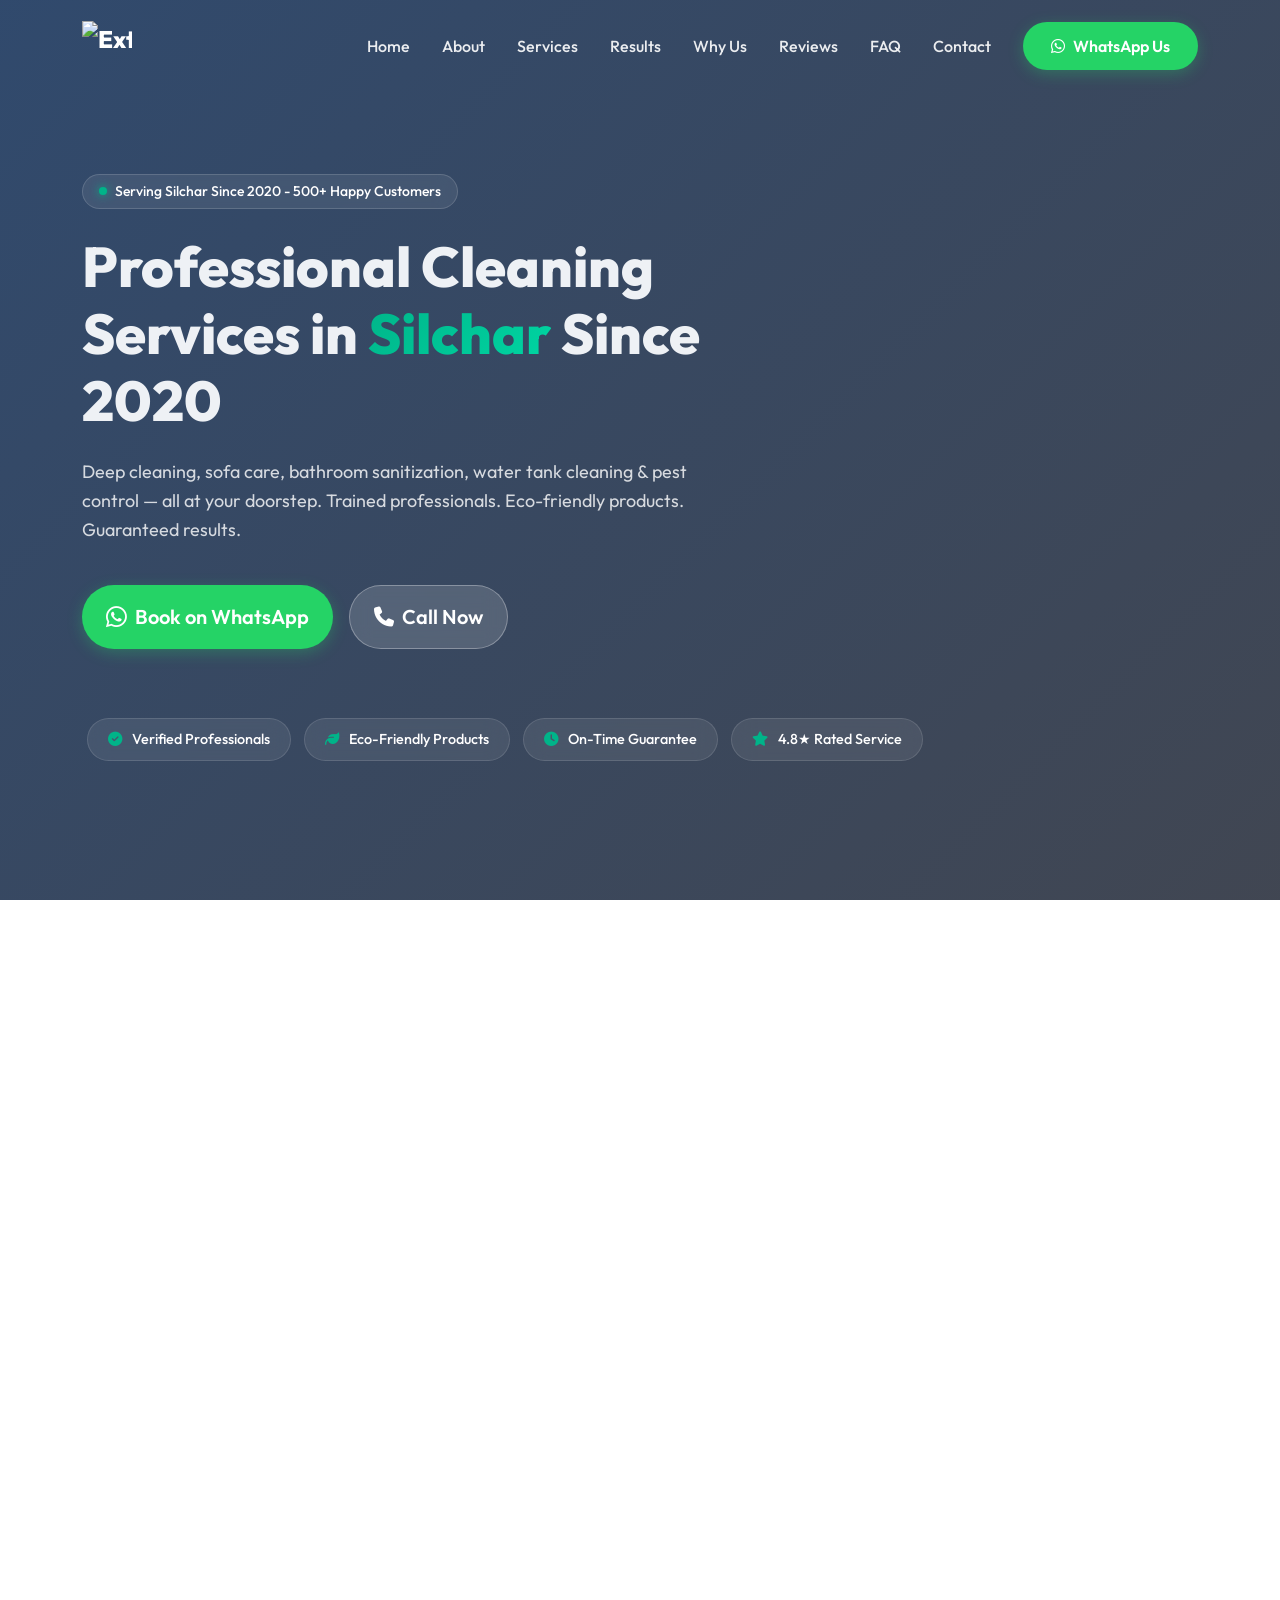
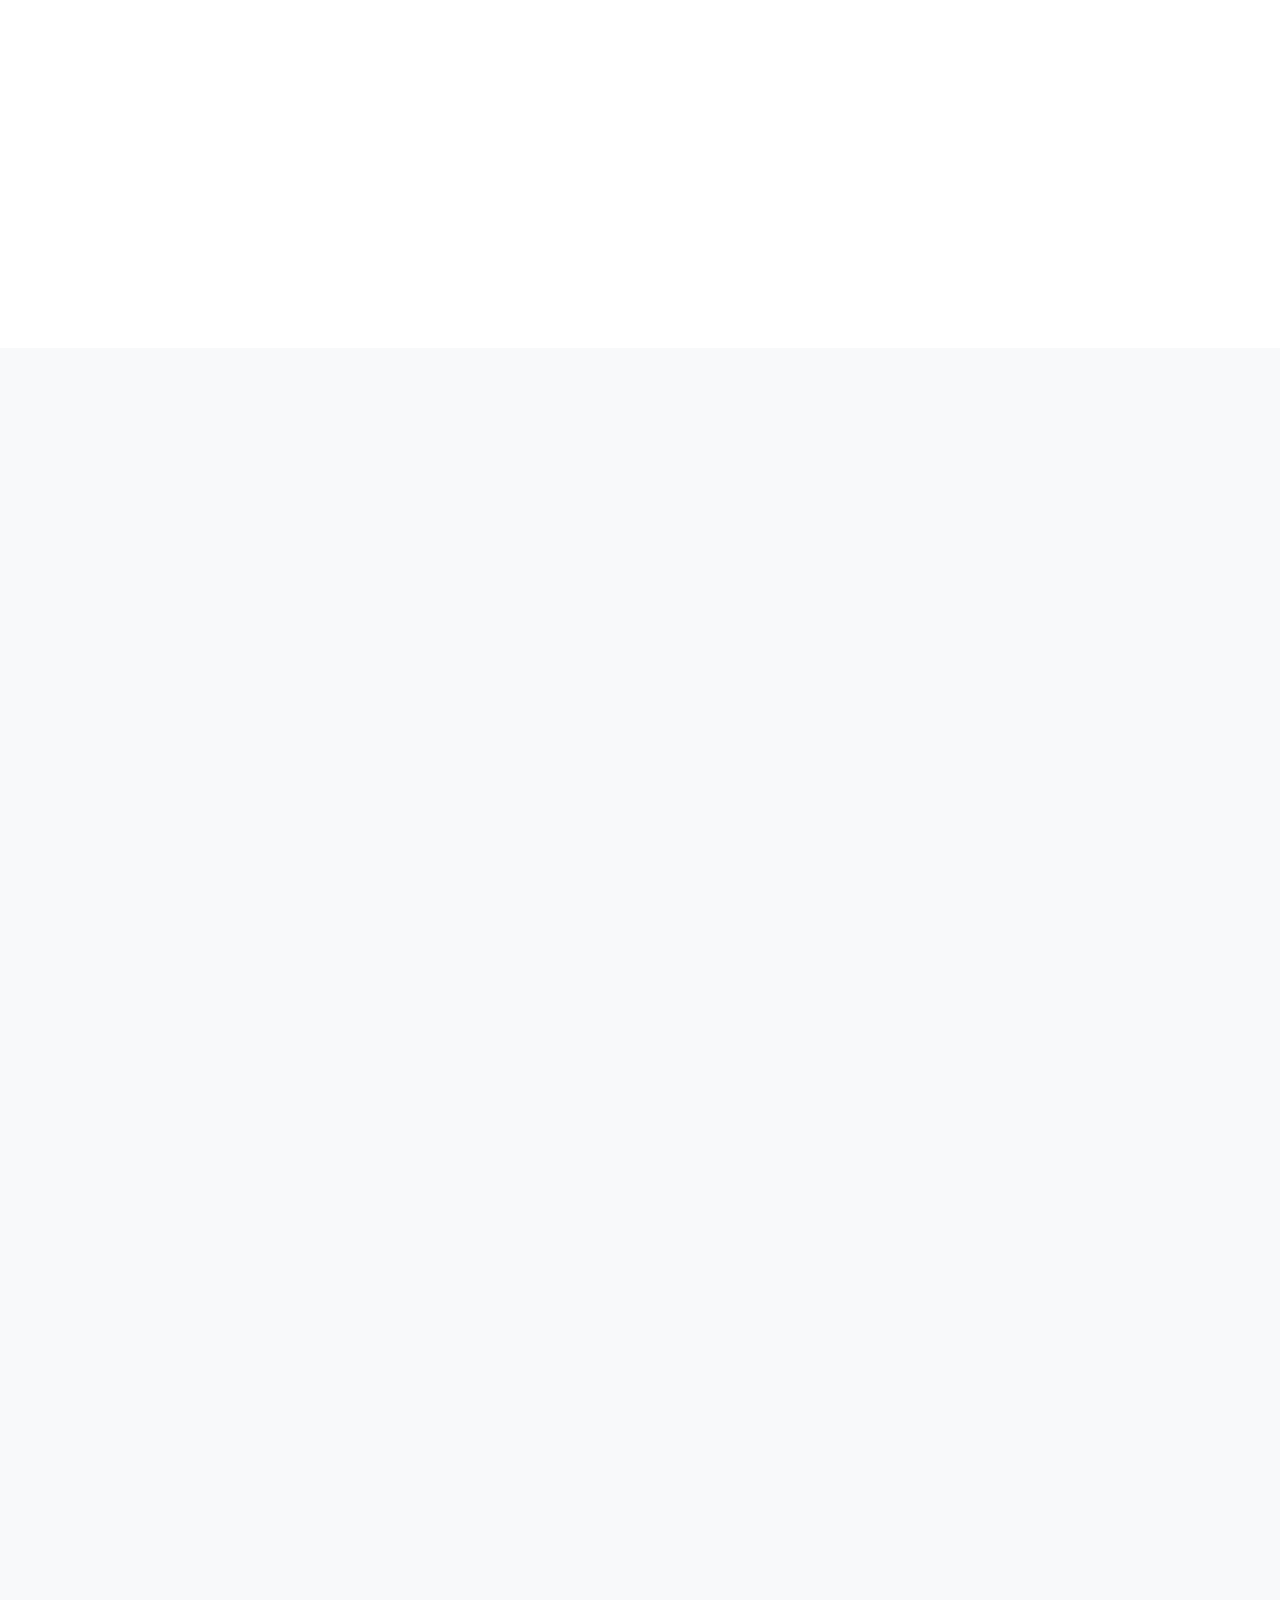
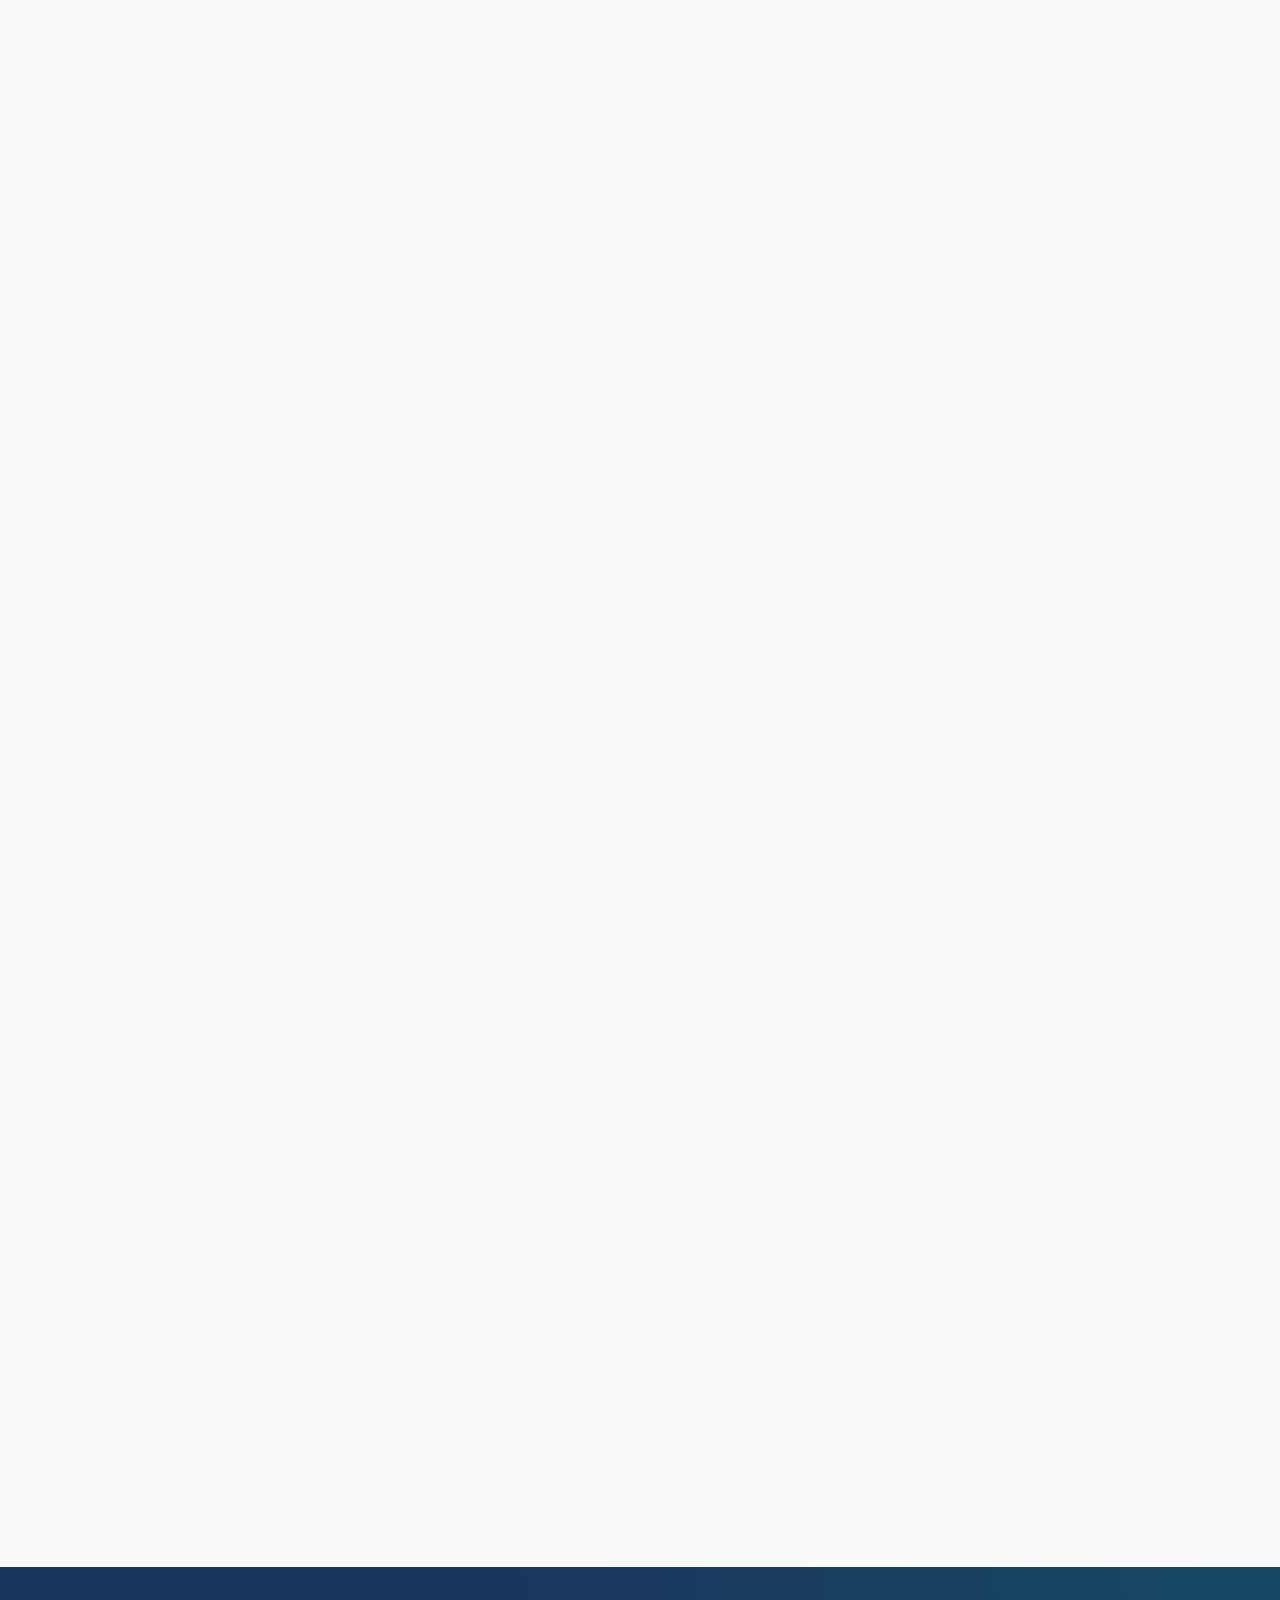
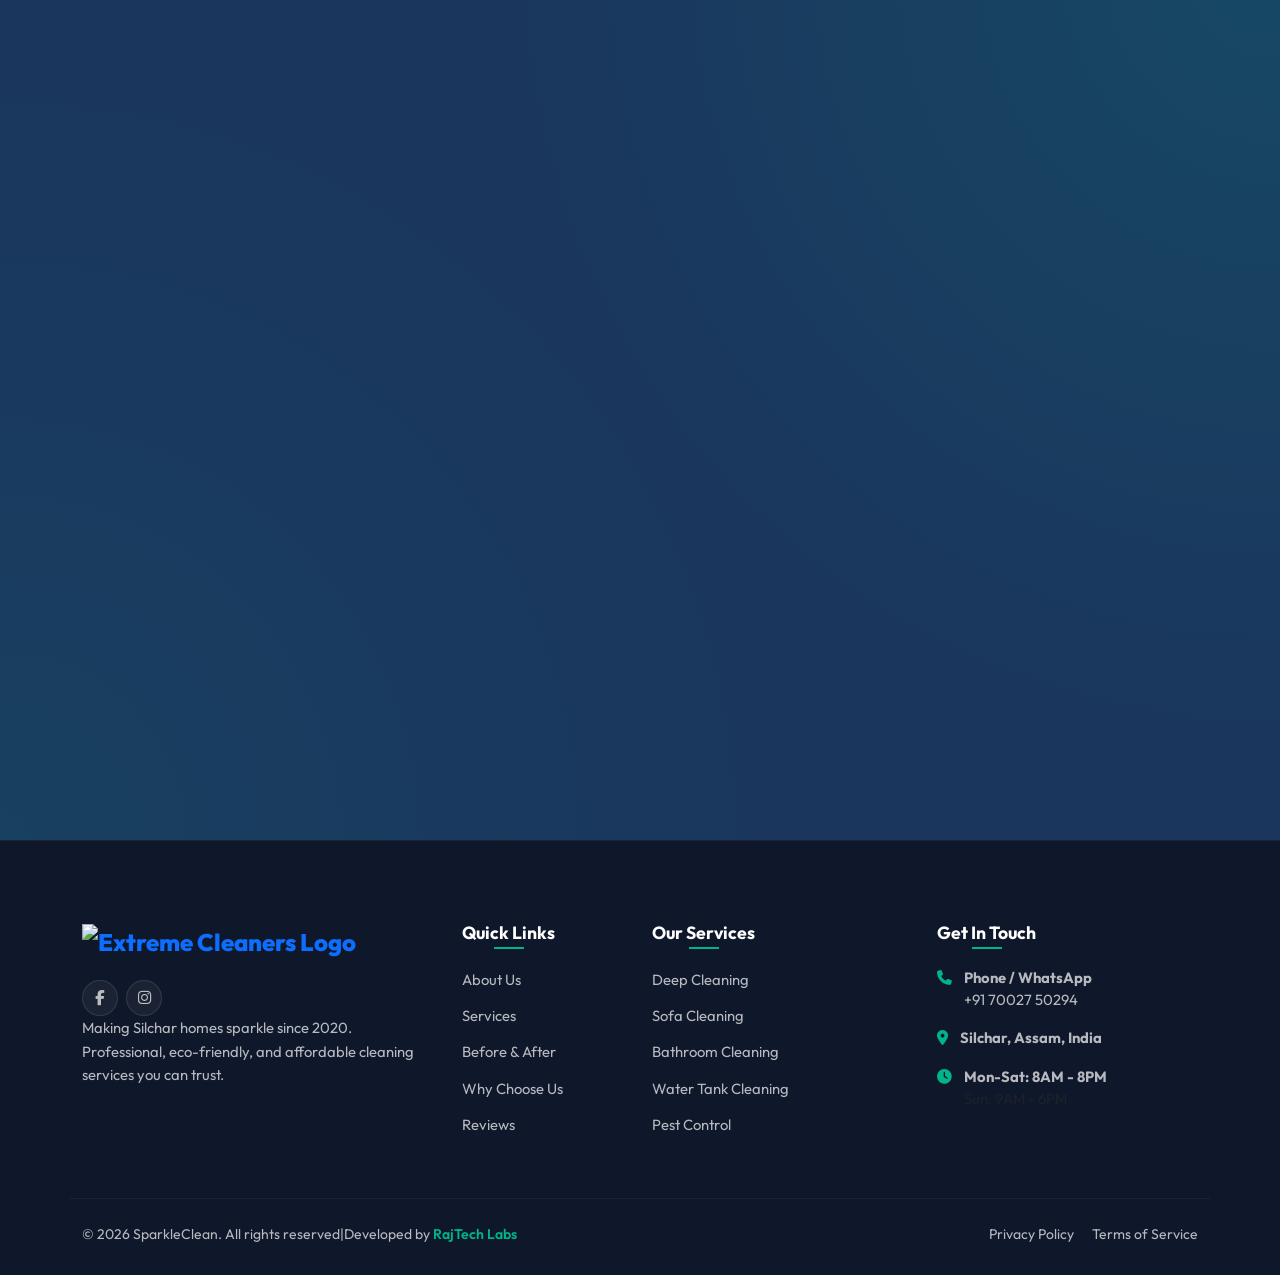
==== index.html @ b62de78d "update number" ====
<!DOCTYPE html>
<html lang="en">

<head>
  <meta charset="UTF-8">
  <meta name="viewport" content="width=device-width, initial-scale=1.0">
  <title>SparkleClean - Professional Cleaning Services in Silchar</title>
  <meta name="description"
    content="Get premium, professional, and eco-friendly home & office cleaning services in Silchar starting at just ₹499. Book on WhatsApp today!">
  <meta name="keywords" content="cleaning services Silchar, professional cleaning Assam, deep cleaning, bathroom cleaning, sofa cleaning, water tank cleaning, pest control">
  <meta name="author" content="Extreme Cleaners">
  <meta property="og:title" content="Extreme Cleaners - Professional Cleaning Services in Silchar">
  <meta property="og:description" content="Premium cleaning services in Silchar - deep cleaning, sofa care, bathroom sanitization, water tank cleaning & pest control. 4.8★ rated. 500+ satisfied customers.">
  <meta property="og:image" content="images/kitchenafter.png">
  <meta property="og:type" content="business.business">
  <meta name="robots" content="index, follow, max-image-preview:large, max-snippet:-1, max-video-preview:-1">
  <link rel="canonical" href="https://yourwebsite.com/">

  <!-- Schema Markup - LocalBusiness -->
  <script type="application/ld+json">
  {
    "@context": "https://schema.org",
    "@type": "LocalBusiness",
    "@id": "https://yourwebsite.com/",
    "name": "Extreme Cleaners",
    "image": "images/logo.jpg",
    "description": "Professional cleaning services in Silchar providing deep cleaning, sofa care, bathroom sanitization, water tank cleaning and pest control services.",
    "url": "https://yourwebsite.com/",
    "telephone": "+917002750294",
    "email": "contact@extremecleaners.com",
    "address": {
      "@type": "PostalAddress",
      "streetAddress": "Silchar",
      "addressLocality": "Silchar",
      "addressRegion": "Assam",
      "addressCountry": "IN",
      "postalCode": "788001"
    },
    "geo": {
      "@type": "GeoCoordinates",
      "latitude": "24.8345",
      "longitude": "92.7879"
    },
    "openingHoursSpecification": [
      {
        "@type": "OpeningHoursSpecification",
        "dayOfWeek": ["Monday", "Tuesday", "Wednesday", "Thursday", "Friday", "Saturday"],
        "opens": "08:00",
        "closes": "20:00"
      },
      {
        "@type": "OpeningHoursSpecification",
        "dayOfWeek": "Sunday",
        "opens": "09:00",
        "closes": "18:00"
      }
    ],
    "priceRange": "₹499 - ₹5000",
    "aggregateRating": {
      "@type": "AggregateRating",
      "ratingValue": "4.8",
      "ratingCount": "500",
      "bestRating": "5",
      "worstRating": "1"
    },
    "sameAs": [
      "https://www.facebook.com/extremecleaners",
      "https://www.instagram.com/extremecleaners"
    ]
  }
  </script>

  <!-- Schema Markup - Service -->
  <script type="application/ld+json">
  {
    "@context": "https://schema.org",
    "@type": "Service",
    "name": "Professional Cleaning Services",
    "provider": {
      "@type": "LocalBusiness",
      "name": "Extreme Cleaners"
    },
    "areaServed": "Silchar, Assam, India",
    "hasOfferCatalog": {
      "@type": "OfferCatalog",
      "name": "Cleaning Services",
      "itemListElement": [
        {
          "@type": "Service",
          "name": "Deep Cleaning",
          "description": "Complete top-to-bottom cleaning of homes and offices",
          "offers": {
            "@type": "Offer",
            "price": "1499",
            "priceCurrency": "INR"
          }
        },
        {
          "@type": "Service",
          "name": "Sofa Cleaning",
          "description": "Professional sofa and upholstery cleaning",
          "offers": {
            "@type": "Offer",
            "price": "799",
            "priceCurrency": "INR"
          }
        },
        {
          "@type": "Service",
          "name": "Bathroom Cleaning",
          "description": "Deep sanitization of bathrooms",
          "offers": {
            "@type": "Offer",
            "price": "499",
            "priceCurrency": "INR"
          }
        }
      ]
    }
  }
  </script>

  <!-- Bootstrap 5 CSS -->
  <link href="https://cdn.jsdelivr.net/npm/bootstrap@5.3.2/dist/css/bootstrap.min.css" rel="stylesheet">

  <!-- FontAwesome 6 Icons -->
  <link href="https://cdnjs.cloudflare.com/ajax/libs/font-awesome/6.4.2/css/all.min.css" rel="stylesheet">

  <!-- Swiper CSS -->
  <link rel="stylesheet" href="https://cdn.jsdelivr.net/npm/swiper@11/swiper-bundle.min.css" />

  <!-- Custom CSS -->
  <link href="css/style.css" rel="stylesheet">
</head>

<body>


  <!-- Header / Navbar -->
  <nav class="navbar navbar-expand-lg navbar-custom">
    <div class="container">
      <a class="navbar-brand" href="#home">
        <img id="site-logo" src="images/logo2.png" alt="Extreme Cleaners Logo" class="logo-img">
      </a>
      <button class="navbar-toggler" type="button" data-bs-toggle="collapse" data-bs-target="#navbarNav"
        aria-controls="navbarNav" aria-expanded="false" aria-label="Toggle navigation">
        <span class="toggler-icon"></span>
        <span class="toggler-icon"></span>
        <span class="toggler-icon"></span>
      </button>
      <div class="collapse navbar-collapse" id="navbarNav">
        <ul class="navbar-nav ms-auto align-items-lg-center">
          <li class="nav-item">
            <a class="nav-link" href="#home">Home</a>
          </li>
          <li class="nav-item">
            <a class="nav-link" href="#about">About</a>
          </li>
          <li class="nav-item">
            <a class="nav-link" href="#services">Services</a>
          </li>
          <li class="nav-item">
            <a class="nav-link" href="#results">Results</a>
          </li>
          <li class="nav-item">
            <a class="nav-link" href="#why-us">Why Us</a>
          </li>
          <li class="nav-item">
            <a class="nav-link" href="#reviews">Reviews</a>
          </li>
          <li class="nav-item">
            <a class="nav-link" href="faq.html">FAQ</a>
          </li>
          <li class="nav-item">
            <a class="nav-link" href="#contact">Contact</a>
          </li>
          <li class="nav-item ms-lg-3 mt-3 mt-lg-0">
            <a href="https://wa.me/917002750294?text=Hi%20SparkleClean!%20I%20want%20to%20book%20a%20cleaning%20service."
              target="_blank" class="btn-whatsapp" aria-label="WhatsApp">
              <i class="fa-brands fa-whatsapp"></i>
              <span class="btn-whatsapp-text">WhatsApp Us</span>
            </a>
          </li>
        </ul>
      </div>
    </div>
  </nav>

  <!-- Hero Section -->
  <header id="home" class="hero-section"
    style="background-image: url('images/kitchenafter.png');">
    <div class="hero-overlay"></div>
    <div class="container hero-content">
      <div class="row align-items-center">
        <div class="col-lg-8 text-start">
          <div class="hero-badge">
            <span class="status-dot"></span> Serving Silchar Since 2020 - 500+ Happy Customers
          </div>
          <h1 class="hero-title">
            Professional Cleaning Services in <span class="text-gradient-green">Silchar</span> Since 2020
          </h1>
          <p class="hero-desc">
            Deep cleaning, sofa care, bathroom sanitization, water tank cleaning & pest control — all at your doorstep.
            Trained professionals. Eco-friendly products. Guaranteed results.
          </p>
          <div class="d-flex flex-wrap gap-3">
            <a href="https://wa.me/917002750294?text=Hi%20SparkleClean!%20I%20want%20to%20book%20a%20cleaning%20service."
              target="_blank" class="btn-whatsapp py-3 px-4 fs-5">
              <i class="fa-brands fa-whatsapp fs-4"></i> Book on WhatsApp
            </a>
            <a href="tel:+917002750294" class="btn-call py-3 px-4 fs-5">
              <i class="fa-solid fa-phone"></i> Call Now
            </a>
          </div>
        </div>
      </div>

      <!-- Trust badges ribbon -->
      <div class="row hero-ribbon text-start">
        <div class="col-12">
          <div class="ribbon-item">
            <i class="fa-solid fa-circle-check"></i> Verified Professionals
          </div>
          <div class="ribbon-item">
            <i class="fa-solid fa-leaf"></i> Eco-Friendly Products
          </div>
          <div class="ribbon-item">
            <i class="fa-solid fa-clock"></i> On-Time Guarantee
          </div>
          <div class="ribbon-item">
            <i class="fa-solid fa-star"></i> 4.8★ Rated Service
          </div>
        </div>
      </div>
    </div>
  </header>

  <!-- About Us Section -->
  <section id="about" class="section-padding bg-white">
    <div class="container">
      <div class="row align-items-center g-5">
        <!-- Left Column: About Image Collage -->
        <div class="col-lg-6 animate-on-scroll">
          <div class="about-img-wrapper">
            <img src="images/about_team.png" alt="Extreme Cleaners Professional Cleaning Team"
              class="img-fluid rounded-4 shadow-lg">
            <div class="experience-badge animate-float">
              <span class="exp-years">6+</span>
              <span class="exp-text">Years of<br>Excellence</span>
            </div>
          </div>
        </div>

        <!-- Right Column: Narrative & Values -->
        <div class="col-lg-6 animate-on-scroll">
          <span class="section-title-tag">About Extreme Cleaners</span>
          <h2 class="section-title">The First Professional Cleaning Startup in Barak Valley</h2>

          <div class="about-content-wrapper">
            <p class="about-lead">
              Extreme Cleaners was founded in May 2020 during one of the most challenging periods in modern history—the
              COVID-19 pandemic. What began as a vision to provide professional, reliable, and hygienic cleaning
              services has grown into a trusted cleaning company serving homes, businesses, and commercial
              establishments across the Barak Valley.
            </p>

            <div class="about-expandable-text" id="about-expandable">
              <p class="about-text text-secondary">
                As the first professional cleaning startup in the Barak Valley region, we take pride in setting new
                standards for cleanliness, hygiene, and customer satisfaction. Our mission is to deliver high-quality
                cleaning solutions using modern equipment, trained professionals, and industry-approved cleaning
                practices.
              </p>
              <p class="about-text text-secondary">
                We specialize in residential cleaning, commercial cleaning, deep cleaning, post-construction cleaning,
                office cleaning, floor care, and sanitization services. Every project we undertake is handled with
                attention to detail, professionalism, and a commitment to excellence.
              </p>
              <p class="about-text text-secondary">
                At Extreme Cleaners, we believe that a clean environment is essential for health, productivity, and
                peace of mind. Whether it is a home, office, retail store, hospital, hotel, or industrial facility, our
                team works tirelessly to ensure the highest standards of cleanliness.
              </p>
              <p class="about-text text-secondary mb-0">
                Today, we continue to expand our services while staying true to the values that inspired our
                journey—quality, reliability, innovation, and customer satisfaction.
              </p>
            </div>

            <button class="about-read-more-btn" id="about-read-more-btn" onclick="toggleAboutText()">
              Read More <i class="fa-solid fa-chevron-down"></i>
            </button>
          </div>

          <!-- Core Values List -->
          <div class="row g-4 mb-4 mt-2">
            <div class="col-sm-6 about-feature-col">
              <div class="about-feature-card">
                <div class="about-feature-icon">
                  <i class="fa-solid fa-award"></i>
                </div>
                <h4 class="about-feature-title">First in Barak Valley</h4>
                <p class="about-feature-desc text-muted">Pioneering professional cleaning services in the region since
                  2020.</p>
              </div>
            </div>
            <div class="col-sm-6 about-feature-col">
              <div class="about-feature-card">
                <div class="about-feature-icon">
                  <i class="fa-solid fa-leaf"></i>
                </div>
                <h4 class="about-feature-title">Eco-Friendly</h4>
                <p class="about-feature-desc text-muted">Industry-approved, safe cleaning practices &amp; modern
                  equipment.</p>
              </div>
            </div>
          </div>

          <div class="d-flex align-items-center gap-3 hero-cta-group">
            <a href="https://wa.me/917002750294?text=Hi%20Extreme%20Cleaners!%20I%20want%20to%20know%20more%20about%20your%20services."
              target="_blank" class="btn-whatsapp py-3 px-4 fs-6">
              <i class="fa-brands fa-whatsapp fs-5"></i> Chat With Us
            </a>
            <a href="#services" class="btn-learn-more text-decoration-none">
              Explore Services <i class="fa-solid fa-arrow-right"></i>
            </a>
          </div>
        </div>
      </div>
    </div>
  </section>

  <!-- Services Section -->
  <section id="services" class="section-padding">
    <div class="container">
      <div class="text-center animate-on-scroll">
        <span class="section-title-tag">Our Services</span>
        <h2 class="section-title">What We Clean Best</h2>
        <p class="section-desc">
          From homes to offices, we offer a full range of professional cleaning services across Silchar with guaranteed
          satisfaction.
        </p>
      </div>

      <div class="row g-4 justify-content-center">
        <!-- Service 1 -->
        <div class="col-lg-4 col-md-6 animate-on-scroll">
          <div class="service-card">
            <div class="service-img-wrapper">
              <img src="https://images.unsplash.com/photo-1584622650111-993a426fbf0a?auto=format&fit=crop&w=800&q=80"
                alt="Deep Cleaning" class="service-img">
              <div class="service-icon-badge">
                <i class="fa-solid fa-sparkles"></i>
              </div>
            </div>
            <div class="service-body">
              <h3 class="service-title">Deep Cleaning</h3>
              <p class="service-desc-text">
                Complete top-to-bottom cleaning of your home or office. Floors, walls, ceilings, furniture — every
                corner gets spotless attention.
              </p>
              <div class="service-pricing">Starting ₹1,499</div>
              <a href="https://wa.me/917002750294?text=Hi%20SparkleClean!%20I%20want%20to%20book%20Deep%20Cleaning."
                target="_blank" class="btn-whatsapp">
                <i class="fa-brands fa-whatsapp"></i> Book on WhatsApp
              </a>
            </div>
          </div>
        </div>

        <!-- Service 2 -->
        <div class="col-lg-4 col-md-6 animate-on-scroll">
          <div class="service-card">
            <div class="service-img-wrapper">
              <img src="images/sofaclean.png" alt="Sofa Cleaning" class="service-img">
              <div class="service-icon-badge">
                <i class="fa-solid fa-couch"></i>
              </div>
            </div>
            <div class="service-body">
              <h3 class="service-title">Sofa Cleaning</h3>
              <p class="service-desc-text">
                Restore your sofa to like-new condition. We remove stains, dust, allergens and odors using safe
                foam-based cleaning techniques.
              </p>
              <div class="service-pricing">Starting ₹799</div>
              <a href="https://wa.me/917002750294?text=Hi%20SparkleClean!%20I%20want%20to%20book%20Sofa%20Cleaning."
                target="_blank" class="btn-whatsapp">
                <i class="fa-brands fa-whatsapp"></i> Book on WhatsApp
              </a>
            </div>
          </div>
        </div>

        <!-- Service 3 -->
        <div class="col-lg-4 col-md-6 animate-on-scroll">
          <div class="service-card">
            <div class="service-img-wrapper">
              <img src="images/bathroom.png" alt="Bathroom Cleaning" class="service-img">
              <div class="service-icon-badge">
                <i class="fa-solid fa-shower"></i>
              </div>
            </div>
            <div class="service-body">
              <h3 class="service-title">Bathroom Cleaning</h3>
              <p class="service-desc-text">
                Deep sanitization of toilets, tiles, basins, and fixtures. We eliminate germs, mold, and limescale for a
                hygienic bathroom.
              </p>
              <div class="service-pricing">Starting ₹499</div>
              <a href="https://wa.me/917002750294?text=Hi%20SparkleClean!%20I%20want%20to%20book%20Bathroom%20Cleaning."
                target="_blank" class="btn-whatsapp">
                <i class="fa-brands fa-whatsapp"></i> Book on WhatsApp
              </a>
            </div>
          </div>
        </div>

        <!-- Service 4 -->
        <div class="col-lg-4 col-md-6 animate-on-scroll">
          <div class="service-card">
            <div class="service-img-wrapper">
              <img src="images/watertank.png" alt="Water Tank Cleaning" class="service-img">
              <div class="service-icon-badge">
                <i class="fa-solid fa-faucet-drip"></i>
              </div>
            </div>
            <div class="service-body">
              <h3 class="service-title">Water Tank Cleaning</h3>
              <p class="service-desc-text">
                Safe and thorough cleaning of overhead and underground water tanks. Removes sediment, algae, and
                bacteria for pure water.
              </p>
              <div class="service-pricing">Starting ₹999</div>
              <a href="https://wa.me/917002750294?text=Hi%20SparkleClean!%20I%20want%20to%20book%20Water%20Tank%20Cleaning."
                target="_blank" class="btn-whatsapp">
                <i class="fa-brands fa-whatsapp"></i> Book on WhatsApp
              </a>
            </div>
          </div>
        </div>

        <!-- Service 5 -->
        <div class="col-lg-4 col-md-6 animate-on-scroll">
          <div class="service-card">
            <div class="service-img-wrapper">
              <img src="images/pest.png" alt="Pest Control" class="service-img">
              <div class="service-icon-badge">
                <i class="fa-solid fa-bug-slash"></i>
              </div>
            </div>
            <div class="service-body">
              <h3 class="service-title">Pest Control</h3>
              <p class="service-desc-text">
                Effective treatment for cockroaches, ants, termites, mosquitoes and more. Safe for children and pets.
                Long-lasting protection.
              </p>
              <div class="service-pricing">Starting ₹1,199</div>
              <a href="https://wa.me/917002750294?text=Hi%20SparkleClean!%20I%20want%20to%20book%20Pest%20Control."
                target="_blank" class="btn-whatsapp">
                <i class="fa-brands fa-whatsapp"></i> Book on WhatsApp
              </a>
            </div>
          </div>
        </div>

        <!-- Service 6: Carpet Cleaning -->
        <div class="col-lg-4 col-md-6 animate-on-scroll">
          <div class="service-card">
            <div class="service-img-wrapper">
              <img src="images/carpet.png" alt="Carpet Cleaning" class="service-img">
              <div class="service-icon-badge">
                <i class="fa-solid fa-rug"></i>
              </div>
            </div>
            <div class="service-body">
              <h3 class="service-title">Carpet Cleaning</h3>
              <p class="service-desc-text">
                Deep vacuuming and shampooing to remove dirt, stains, and allergens embedded deep in your carpets,
                reviving their color and soft feel.
              </p>
              <div class="service-pricing">Starting ₹599</div>
              <a href="https://wa.me/917002750294?text=Hi%20SparkleClean!%20I%20want%20to%20book%20Carpet%20Cleaning."
                target="_blank" class="btn-whatsapp">
                <i class="fa-brands fa-whatsapp"></i> Book on WhatsApp
              </a>
            </div>
          </div>
        </div>

        <!-- Service 7: Kitchen Cleaning -->
        <div class="col-lg-4 col-md-6 animate-on-scroll">
          <div class="service-card">
            <div class="service-img-wrapper">
              <img src="images/kitchen.png" alt="Kitchen Cleaning" class="service-img">
              <div class="service-icon-badge">
                <i class="fa-solid fa-kitchen-set"></i>
              </div>
            </div>
            <div class="service-body">
              <h3 class="service-title">Kitchen Cleaning</h3>
              <p class="service-desc-text">
                Thorough cleaning of countertops, chimneys, stoves, cabinets, and appliances. We remove stubborn grease
                stains and sanitize food prep areas.
              </p>
              <div class="service-pricing">Starting ₹1,299</div>
              <a href="https://wa.me/917002750294?text=Hi%20SparkleClean!%20I%20want%20to%20book%20Kitchen%20Cleaning."
                target="_blank" class="btn-whatsapp">
                <i class="fa-brands fa-whatsapp"></i> Book on WhatsApp
              </a>
            </div>
          </div>
        </div>

        <!-- Service 8: Window & Glass Cleaning -->
        <div class="col-lg-4 col-md-6 animate-on-scroll">
          <div class="service-card">
            <div class="service-img-wrapper">
              <img src="images/glassc.png" alt="Window & Glass Cleaning" class="service-img">
              <div class="service-icon-badge">
                <i class="fa-solid fa-border-all"></i>
              </div>
            </div>
            <div class="service-body">
              <h3 class="service-title">Window & Glass Cleaning</h3>
              <p class="service-desc-text">
                Streak-free cleaning of all windows, glass panels, mirrors, and frames. We restore clarity and let
                natural light flood your spaces.
              </p>
              <div class="service-pricing">Starting ₹399</div>
              <a href="https://wa.me/917002750294?text=Hi%20SparkleClean!%20I%20want%20to%20book%20Window%20and%20Glass%20Cleaning."
                target="_blank" class="btn-whatsapp">
                <i class="fa-brands fa-whatsapp"></i> Book on WhatsApp
              </a>
            </div>
          </div>
        </div>

        <!-- Service 9: Coming Soon -->
        <div class="col-lg-4 col-md-6 animate-on-scroll">
          <div class="service-card service-card-coming-soon">
            <div class="coming-soon-visual">
              <div class="coming-soon-icon-wrapper">
                <i class="fa-solid fa-rocket"></i>
              </div>
              <div class="coming-soon-dots">
                <span></span><span></span><span></span>
              </div>
            </div>
            <div class="service-body coming-soon-body">
              <h3 class="service-title">More Services Coming Soon</h3>
              <p class="service-desc-text">
                We're constantly expanding! New professional cleaning services are being added to serve you better. Stay
                tuned for exciting updates.
              </p>
              <div class="coming-soon-tag">Coming Soon</div>
              <a href="https://wa.me/917002750294?text=Hi%20Extreme%20Cleaners!%20I%20want%20to%20know%20about%20your%20upcoming%20services."
                target="_blank" class="btn-whatsapp">
                <i class="fa-brands fa-whatsapp"></i> Stay Updated
              </a>
            </div>
          </div>
        </div>
      </div>
    </div>
  </section>

  <!-- Real Transformations Section -->
  <section id="results" class="section-padding bg-light">
    <div class="container">
      <div class="text-center animate-on-scroll">
        <span class="section-title-tag">Real Transformations</span>
        <h2 class="section-title">See the Real Results</h2>
        <p class="section-desc">
          Drag the slider to see the transformation. Actual work by SparkleClean team in Silchar homes.
        </p>
      </div>

      <div class="row g-4">
        <!-- Slider 1: Sofa -->
        <div class="col-md-6 animate-on-scroll">
          <div class="slider-card">
            <div class="slider-container">
              <div class="slider-label label-before">After</div>
              <div class="slider-label label-after">Before</div>

              <div class="slider-img before-image-container">
                <img src="images/beforeSofa.png" alt="Sofa Before">
              </div>

              <div class="after-image-container" style="width: 50%;">
                <img src="images/afterSofa.png" alt="Sofa After">
              </div>

              <div class="slider-handle" style="left: 50%;">
                <div class="slider-button"></div>
              </div>
            </div>
            <div class="slider-info">
              <div class="slider-title-wrapper">
                <span class="slider-dot"></span>
                <h4 class="slider-card-title">Sofa Deep Cleaning</h4>
              </div>
              <p class="slider-card-desc">Fabric sofa restored to like-new condition.</p>
            </div>
          </div>
        </div>

        <!-- Slider 2: Bathroom -->
        <div class="col-md-6 animate-on-scroll">
          <div class="slider-card">
            <div class="slider-container">
              <div class="slider-label label-before">After</div>
              <div class="slider-label label-after">Before</div>

              <div class="slider-img before-image-container">
                <img src="images/bathroombefore.png" alt="Bathroom Before">
              </div>

              <div class="after-image-container" style="width: 50%;">
                <img src="images/bathroomafter.png" alt="Bathroom After">
              </div>

              <div class="slider-handle" style="left: 50%;">
                <div class="slider-button"></div>
              </div>
            </div>
            <div class="slider-info">
              <div class="slider-title-wrapper">
                <span class="slider-dot"></span>
                <h4 class="slider-card-title">Bathroom Sanitization</h4>
              </div>
              <p class="slider-card-desc">Tiles and fixtures completely" sanitized.</p>
            </div>
          </div>
        </div>

        <!-- Slider 3: Kitchen -->
        <div class="col-md-6 animate-on-scroll">
          <div class="slider-card">
            <div class="slider-container">
              <div class="slider-label label-before">After</div>
              <div class="slider-label label-after">Before</div>

              <div class="slider-img before-image-container">
                <img src="images/kitchenbefore.png" alt="Kitchen Before">
              </div>

              <div class="after-image-container" style="width: 50%;">
                <img src="images/kitchenafter.png" alt="Kitchen After">
              </div>

              <div class="slider-handle" style="left: 50%;">
                <div class="slider-button"></div>
              </div>
            </div>
            <div class="slider-info">
              <div class="slider-title-wrapper">
                <span class="slider-dot"></span>
                <h4 class="slider-card-title">Kitchen Deep Cleaning</h4>
              </div>
              <p class="slider-card-desc">Grease and grime completely removed.</p>
            </div>
          </div>
        </div>

        <!-- Slider 4: Full Home -->
        <div class="col-md-6 animate-on-scroll">
          <div class="slider-card">
            <div class="slider-container">
              <div class="slider-label label-before">After</div>
              <div class="slider-label label-after">Before</div>

              <div class="slider-img before-image-container">
                <img src="images/homebefore.png" alt="Full Home Before">
              </div>

              <div class="after-image-container" style="width: 50%;">
                <img src="images/homeafter.png" alt="Full Home After">
              </div>

              <div class="slider-handle" style="left: 50%;">
                <div class="slider-button"></div>
              </div>
            </div>
            <div class="slider-info">
              <div class="slider-title-wrapper">
                <span class="slider-dot"></span>
                <h4 class="slider-card-title">Full Home Deep Clean</h4>
              </div>
              <p class="slider-card-desc">Complete home transformation in one visit.</p>
            </div>
          </div>
        </div>
      </div>

      <!-- CTA below slider -->
      <div class="text-center mt-5 animate-on-scroll">
        <p class="fs-5 fw-600 mb-3 text-secondary">Want results like these? Book your cleaning today!</p>
        <a href="https://wa.me/917002750294?text=Hi%20SparkleClean!%20I%27d%20like%20to%20get%20transformative%20cleaning%20results%20for%20my%20home."
          target="_blank" class="btn-whatsapp py-3 px-4 fs-5">
          <i class="fa-brands fa-whatsapp fs-4"></i> See More Results on WhatsApp
        </a>
      </div>
    </div>
  </section>

  <!-- Why Choose Us / Stats Section -->
  <section id="why-us" class="why-us-section section-padding">
    <div class="container">
      <div class="text-center animate-on-scroll">
        <span class="section-title-tag">Why SparkleClean</span>
        <h2 class="section-title">Why Silchar Trusts Us</h2>
        <p class="section-desc">
          We don't just clean — we deliver peace of mind. Here's what makes SparkleClean the #1 choice in Silchar.
        </p>
      </div>

      <!-- Gradient Counter Grid -->
      <div class="row g-4 mb-5 text-center stats-row">
        <div class="col-lg-3 col-sm-6 animate-on-scroll">
          <div class="stat-card stat-card-1">
            <span class="stat-number" data-target="500+">0</span>
            <p class="stat-label">Happy Customers</p>
          </div>
        </div>
        <div class="col-lg-3 col-sm-6 animate-on-scroll">
          <div class="stat-card stat-card-2">
            <span class="stat-number" data-target="6+">0</span>
            <p class="stat-label">Years Experience</p>
          </div>
        </div>
        <div class="col-lg-3 col-sm-6 animate-on-scroll">
          <div class="stat-card stat-card-3">
            <span class="stat-number" data-target="8">0</span>
            <p class="stat-label">Services Offered</p>
          </div>
        </div>
        <div class="col-lg-3 col-sm-6 animate-on-scroll">
          <div class="stat-card stat-card-4">
            <span class="stat-number" data-target="4.8★">0</span>
            <p class="stat-label">Average Rating</p>
          </div>
        </div>
      </div>

      <!-- Trust Features Grid -->
      <div class="row g-4">
        <!-- Feature 1 -->
        <div class="col-lg-4 col-md-6 animate-on-scroll">
          <div class="why-item">
            <div class="why-icon-box">
              <i class="fa-solid fa-calendar-days"></i>
            </div>
            <div>
              <h4 class="why-item-title">Serving Since 2020</h4>
              <p class="why-item-desc">Over 6 years of trusted cleaning experience across Silchar homes and offices.</p>
            </div>
          </div>
        </div>

        <!-- Feature 2 -->
        <div class="col-lg-4 col-md-6 animate-on-scroll">
          <div class="why-item">
            <div class="why-icon-box">
              <i class="fa-solid fa-user-shield"></i>
            </div>
            <div>
              <h4 class="why-item-title">Trained Professionals</h4>
              <p class="why-item-desc">Our team is background-verified, uniformed, and trained in modern cleaning
                techniques.</p>
            </div>
          </div>
        </div>

        <!-- Feature 3 -->
        <div class="col-lg-4 col-md-6 animate-on-scroll">
          <div class="why-item">
            <div class="why-icon-box">
              <i class="fa-solid fa-leaf"></i>
            </div>
            <div>
              <h4 class="why-item-title">Eco-Friendly Products</h4>
              <p class="why-item-desc">We use safe, non-toxic, eco-friendly chemicals — safe for kids, pets, and the
                environment.</p>
            </div>
          </div>
        </div>

        <!-- Feature 4 -->
        <div class="col-lg-4 col-md-6 animate-on-scroll">
          <div class="why-item">
            <div class="why-icon-box">
              <i class="fa-solid fa-tags"></i>
            </div>
            <div>
              <h4 class="why-item-title">Affordable Pricing</h4>
              <p class="why-item-desc">Transparent pricing with no hidden charges. Best value cleaning services in
                Silchar.</p>
            </div>
          </div>
        </div>

        <!-- Feature 5 -->
        <div class="col-lg-4 col-md-6 animate-on-scroll">
          <div class="why-item">
            <div class="why-icon-box">
              <i class="fa-solid fa-clock-rotate-left"></i>
            </div>
            <div>
              <h4 class="why-item-title">On-Time Service</h4>
              <p class="why-item-desc">We respect your time. Our team arrives on schedule and completes work
                efficiently.</p>
            </div>
          </div>
        </div>

        <!-- Feature 6 -->
        <div class="col-lg-4 col-md-6 animate-on-scroll">
          <div class="why-item">
            <div class="why-icon-box">
              <i class="fa-solid fa-square-heart"></i>
            </div>
            <div>
              <h4 class="why-item-title">Satisfaction Guaranteed</h4>
              <p class="why-item-desc">Not happy with the results? We'll re-clean for free. Your satisfaction is our
                promise.</p>
            </div>
          </div>
        </div>
      </div>
    </div>
  </section>

  <!-- Testimonials / Reviews Section -->
  <section id="reviews" class="section-padding bg-light">
    <div class="container">
      <div class="text-center animate-on-scroll">
        <span class="section-title-tag">Customer Reviews</span>
        <h2 class="section-title">What Customers Say</h2>
        <p class="section-desc">
          Real reviews from real Silchar residents who trusted Extreme Cleaners.
        </p>
      </div>

      <!-- Swiper Carousel Wrapper -->
      <div class="reviews-carousel-wrapper animate-on-scroll">
        <!-- Navigation Buttons - Outside the Swiper -->
        <div class="swiper-button-prev reviews-nav-btn d-none d-md-flex"></div>

        <div class="swiper reviews-swiper">
          <div class="swiper-wrapper">
            <!-- Review 1: Siddhartha Ghosh -->
            <div class="swiper-slide">
              <div class="review-card">
                <div class="review-stars">
                  <i class="fa-solid fa-star"></i>
                  <i class="fa-solid fa-star"></i>
                  <i class="fa-solid fa-star"></i>
                  <i class="fa-solid fa-star"></i>
                  <i class="fa-solid fa-star"></i>
                </div>
                <p class="review-text">
                  "Thank you for the professional services."
                </p>
                <div class="review-user">
                  <div class="review-avatar-initials avatar-bg-purple">SG</div>
                  <div>
                    <h4 class="review-name">Siddhartha Ghosh</h4>
                    <p class="review-loc">Silchar, Assam</p>
                    <span class="review-badge">Cleaning Services</span>
                  </div>
                </div>
              </div>
            </div>

            <!-- Review 2: _kaioken 7 -->
            <div class="swiper-slide">
              <div class="review-card">
                <div class="review-stars">
                  <i class="fa-solid fa-star"></i>
                  <i class="fa-solid fa-star"></i>
                  <i class="fa-solid fa-star"></i>
                  <i class="fa-solid fa-star"></i>
                  <i class="fa-solid fa-star"></i>
                </div>
                <p class="review-text">
                  "Best tank cleaning service in town."
                </p>
                <div class="review-user">
                  <div class="review-avatar-initials avatar-bg-blue">K</div>
                  <div>
                    <h4 class="review-name">_kaioken 7</h4>
                    <p class="review-loc">Silchar, Assam</p>
                    <span class="review-badge">Water Tank Cleaning</span>
                  </div>
                </div>
              </div>
            </div>

            <!-- Review 3: sunny chakraborty -->
            <div class="swiper-slide">
              <div class="review-card">
                <div class="review-stars">
                  <i class="fa-solid fa-star"></i>
                  <i class="fa-solid fa-star"></i>
                  <i class="fa-solid fa-star"></i>
                  <i class="fa-solid fa-star"></i>
                  <i class="fa-solid fa-star"></i>
                </div>
                <p class="review-text">
                  "Excellent cleaning service with affordable prices."
                </p>
                <div class="review-user">
                  <div class="review-avatar-initials avatar-bg-green">SC</div>
                  <div>
                    <h4 class="review-name">Sunny Chakraborty</h4>
                    <p class="review-loc">Silchar, Assam</p>
                    <span class="review-badge">Home Cleaning</span>
                  </div>
                </div>
              </div>
            </div>

            <!-- Review 4: Paromita Dey -->
            <div class="swiper-slide">
              <div class="review-card">
                <div class="review-stars">
                  <i class="fa-solid fa-star"></i>
                  <i class="fa-solid fa-star"></i>
                  <i class="fa-solid fa-star"></i>
                  <i class="fa-solid fa-star"></i>
                  <i class="fa-solid fa-star"></i>
                </div>
                <p class="review-text">
                  "Got much relief after the pest control service."
                </p>
                <div class="review-user">
                  <div class="review-avatar-initials avatar-bg-pink">PD</div>
                  <div>
                    <h4 class="review-name">Paromita Dey</h4>
                    <p class="review-loc">Silchar, Assam</p>
                    <span class="review-badge">Pest Control</span>
                  </div>
                </div>
              </div>
            </div>

            <!-- Review 5: Sandeep Nath -->
            <div class="swiper-slide">
              <div class="review-card">
                <div class="review-stars">
                  <i class="fa-solid fa-star"></i>
                  <i class="fa-solid fa-star"></i>
                  <i class="fa-solid fa-star"></i>
                  <i class="fa-solid fa-star"></i>
                  <i class="fa-solid fa-star"></i>
                </div>
                <p class="review-text">
                  "Thank you for the services. It was done to great detail. Professionalism to the core. Very satisfied.
                  I did not know Silchar had this. Our water tank has now been restored. Thank you Extreme cleaners."
                </p>
                <div class="review-user">
                  <div class="review-avatar-initials avatar-bg-indigo">SN</div>
                  <div>
                    <h4 class="review-name">Sandeep Nath</h4>
                    <p class="review-loc">Silchar, Assam</p>
                    <span class="review-badge">Tank Restoration</span>
                  </div>
                </div>
              </div>
            </div>

            <!-- Review 6: Shrabani Bhattacharjee -->
            <div class="swiper-slide">
              <div class="review-card">
                <div class="review-stars">
                  <i class="fa-solid fa-star"></i>
                  <i class="fa-solid fa-star"></i>
                  <i class="fa-solid fa-star"></i>
                  <i class="fa-solid fa-star"></i>
                  <i class="fa-solid fa-star"></i>
                </div>
                <p class="review-text">
                  "Best pest control service in Barak valley.... Totally satisfied with there service."
                </p>
                <div class="review-user">
                  <div class="review-avatar-initials avatar-bg-orange">SB</div>
                  <div>
                    <h4 class="review-name">Shrabani Bhattacharjee</h4>
                    <p class="review-loc">Silchar, Assam</p>
                    <span class="review-badge">Pest Control</span>
                  </div>
                </div>
              </div>
            </div>

            <!-- Review 7: Bijoy Deb -->
            <div class="swiper-slide">
              <div class="review-card">
                <div class="review-stars">
                  <i class="fa-solid fa-star"></i>
                  <i class="fa-solid fa-star"></i>
                  <i class="fa-solid fa-star"></i>
                  <i class="fa-solid fa-star"></i>
                  <i class="fa-solid fa-star"></i>
                </div>
                <p class="review-text">
                  "Very professional and attentive to detail."
                </p>
                <div class="review-user">
                  <div class="review-avatar-initials avatar-bg-teal">BD</div>
                  <div>
                    <h4 class="review-name">Bijoy Deb</h4>
                    <p class="review-loc">Silchar, Assam</p>
                    <span class="review-badge">Premium Cleaning</span>
                  </div>
                </div>
              </div>
            </div>

            <!-- Review 8: Hanny Lisha -->
            <div class="swiper-slide">
              <div class="review-card">
                <div class="review-stars">
                  <i class="fa-solid fa-star"></i>
                  <i class="fa-solid fa-star"></i>
                  <i class="fa-solid fa-star"></i>
                  <i class="fa-solid fa-star"></i>
                  <i class="fa-solid fa-star"></i>
                </div>
                <p class="review-text">
                  "Very good service provided, completely professional and stressfree before and after due to excellent
                  service. Recommended for others too."
                </p>
                <div class="review-user">
                  <div class="review-avatar-initials avatar-bg-violet">HL</div>
                  <div>
                    <h4 class="review-name">Hanny Lisha</h4>
                    <p class="review-loc">Silchar, Assam</p>
                    <span class="review-badge">Deep Cleaning</span>
                  </div>
                </div>
              </div>
            </div>
          </div>

          <!-- Add Pagination -->
          <div class="swiper-pagination"></div>
        </div>

        <!-- Navigation Button - Outside the Swiper -->
        <div class="swiper-button-next reviews-nav-btn d-none d-md-flex"></div>
      </div>

      <!-- Rating summary -->
      <div class="reviews-summary animate-on-scroll">
        <div class="stars">
          <i class="fa-solid fa-star"></i>
          <i class="fa-solid fa-star"></i>
          <i class="fa-solid fa-star"></i>
          <i class="fa-solid fa-star"></i>
          <i class="fa-solid fa-star-half-stroke"></i>
        </div>
        <p>4.8 / 5 <span class="text-muted fw-normal">Based on 120+ reviews</span></p>
      </div>
    </div>
  </section>

  <!-- Contact Section -->
  <section id="contact" class="cta-section section-padding">
    <div class="container">
      <div class="text-center mb-4 animate-on-scroll">
        <span class="section-title-tag text-white-50">Contact Us</span>
        <h2 class="section-title text-white">Get in Touch</h2>
        <p class="section-desc text-white-50 mb-0">
          Have questions or want to book a service? Send us a message or contact us directly.
        </p>
      </div>

      <div class="row g-4 align-items-stretch">
        <!-- Left Column: Contact Details -->
        <div class="col-lg-5 animate-on-scroll">
          <div class="contact-info-card h-100 d-flex flex-column justify-content-between">
            <div>
              <h3 class="info-card-title mb-3">Contact Information</h3>
              <p class="info-card-desc mb-3 text-white-50">
                Reach out to us directly via phone or WhatsApp, or visit our office. We are happy to assist you with all
                your cleaning needs.
              </p>

              <!-- Info List -->
              <div class="d-flex flex-column gap-3">
                <div class="info-item d-flex align-items-start gap-3">
                  <div class="info-icon">
                    <i class="fa-solid fa-phone"></i>
                  </div>
                  <div>
                    <span class="info-label d-block text-white-50">Call Us</span>
                    <a href="tel:+917002750294" class="info-link">+91 70027 50294</a>
                  </div>
                </div>

                <div class="info-item d-flex align-items-start gap-3">
                  <div class="info-icon">
                    <i class="fa-solid fa-envelope"></i>
                  </div>
                  <div>
                    <span class="info-label d-block text-white-50">Email Us</span>
                    <a href="mailto:info@sparkleclean.com" class="info-link">info@sparkleclean.com</a>
                  </div>
                </div>

                <div class="info-item d-flex align-items-start gap-3">
                  <div class="info-icon">
                    <i class="fa-solid fa-location-dot"></i>
                  </div>
                  <div>
                    <span class="info-label d-block text-white-50">Our Location</span>
                    <span class="info-text">Silchar, Assam, India</span>
                  </div>
                </div>

                <div class="info-item d-flex align-items-start gap-3">
                  <div class="info-icon">
                    <i class="fa-solid fa-clock"></i>
                  </div>
                  <div>
                    <span class="info-label d-block text-white-50">Working Hours</span>
                    <span class="info-text">Mon-Sat: 8:00 AM - 8:00 PM</span>
                  </div>
                </div>
              </div>

              <!-- Social Links -->
              <div class="contact-socials mt-3">
                <span class="info-label d-block text-white-50 mb-2">Follow Us</span>
                <div class="d-flex gap-2">
                  <a href="https://www.facebook.com/share/1CL8kNdemG/" target="_blank" class="social-icon-btn"
                    aria-label="Facebook">
                    <i class="fa-brands fa-facebook-f"></i>
                  </a>
                  <a href="https://www.instagram.com/extremecleanerssilchar?igsh=MXBtdWRkeTgzMG50bA==" target="_blank"
                    class="social-icon-btn" aria-label="Instagram">
                    <i class="fa-brands fa-instagram"></i>
                  </a>
                </div>
              </div>
            </div>

            <!-- Direct CTAs -->
            <div class="d-flex flex-wrap gap-3 mt-3">
              <a href="https://wa.me/917002750294?text=Hi%20SparkleClean!%20I%20want%20to%20book%20a%20cleaning%20service."
                target="_blank" class="btn-whatsapp py-3 px-4 fs-6">
                <i class="fa-brands fa-whatsapp fs-5"></i> WhatsApp Us
              </a>
              <a href="tel:+917002750294" class="btn-call py-3 px-4 fs-6">
                <i class="fa-solid fa-phone"></i> Call Now
              </a>
            </div>
          </div>
        </div>

        <!-- Right Column: Contact Form -->
        <div class="col-lg-7 animate-on-scroll">
          <div class="contact-form-card h-100">
            <h3 class="form-card-title mb-4">Send a Message</h3>

            <form action="https://api.web3forms.com/submit" method="POST" id="contact-form" class="needs-validation"
              novalidate>
              <!-- Web3Forms Config -->
              <input type="hidden" name="access_key" value="20aa8263-2991-493b-b370-d7c1e1c841e4">
              <input type="hidden" name="subject" value="New Contact Inquiry - Extreme Cleaners">
              <input type="hidden" name="from_name" value="Extreme Cleaners Website">
              <input type="hidden" name="redirect" value="false">
              <!-- Honeypot anti-spam (hidden from real users) -->
              <input type="checkbox" name="botcheck" class="d-none" style="display: none;" tabindex="-1" autocomplete="off">
              <div style="position: absolute; left: -9999px; top: -9999px;" aria-hidden="true">
                <input type="text" name="website" tabindex="-1" autocomplete="off" placeholder="Do not fill this">
              </div>

              <!-- Form Fields -->
              <div class="row g-3">
                <div class="col-md-6">
                  <div class="form-group-custom">
                    <label for="form-name" class="form-label-custom">Full Name</label>
                    <input type="text" name="name" id="form-name" class="form-control-custom" placeholder="John Doe"
                      required minlength="2" maxlength="100">
                    <div class="invalid-feedback">Please enter your full name (at least 2 characters).</div>
                  </div>
                </div>
                <div class="col-md-6">
                  <div class="form-group-custom">
                    <label for="form-email" class="form-label-custom">Email Address</label>
                    <input type="email" name="email" id="form-email" class="form-control-custom"
                      placeholder="john@example.com" required maxlength="150">
                    <div class="invalid-feedback">Please enter a valid email address.</div>
                  </div>
                </div>
                <div class="col-md-6">
                  <div class="form-group-custom">
                    <label for="form-phone" class="form-label-custom">Phone Number</label>
                    <input type="tel" name="phone" id="form-phone" class="form-control-custom"
                      placeholder="+91 70027 50294" required pattern="[+]?[0-9\s\-]{7,15}" maxlength="15" title="Enter a valid phone number">
                    <div class="invalid-feedback">Please enter a valid phone number.</div>
                  </div>
                </div>
                <div class="col-md-6">
                  <div class="form-group-custom">
                    <label for="form-service" class="form-label-custom">Select Service</label>
                    <select name="service" id="form-service" class="form-select-custom" required>
                      <option value="" disabled selected>Choose a service...</option>
                      <option value="Deep Cleaning">Deep Cleaning</option>
                      <option value="Sofa Cleaning">Sofa Cleaning</option>
                      <option value="Bathroom Cleaning">Bathroom Cleaning</option>
                      <option value="Water Tank Cleaning">Water Tank Cleaning</option>
                      <option value="Pest Control">Pest Control</option>
                      <option value="Carpet Cleaning">Carpet Cleaning</option>
                      <option value="Kitchen Cleaning">Kitchen Cleaning</option>
                      <option value="Window & Glass Cleaning">Window & Glass Cleaning</option>
                      <option value="Other / Query">Other / General Query</option>
                    </select>
                    <div class="invalid-feedback">Please choose the service you need.</div>
                  </div>
                </div>
                <div class="col-12">
                  <div class="form-group-custom">
                    <label for="form-message" class="form-label-custom">Your Message</label>
                    <textarea name="message" id="form-message" rows="2" class="form-control-custom"
                      placeholder="Tell us about your cleaning requirements..." required minlength="10" maxlength="1000"></textarea>
                    <div class="invalid-feedback">Please enter a message describing your cleaning needs.</div>
                  </div>
                </div>

                <!-- Status Message Display -->
                <div class="col-12">
                  <div id="form-result" class="d-none"></div>
                </div>

                <div class="col-12 mt-4">
                  <button type="submit" id="form-submit" class="btn-submit">
                    <span class="submit-text">Send Message</span>
                    <span class="spinner-border spinner-border-sm d-none" role="status" aria-hidden="true"></span>
                  </button>
                </div>
              </div>
            </form>
          </div>
        </div>
      </div>
    </div>
  </section>

  <!-- Footer -->
  <footer class="footer">
    <div class="container">
      <div class="row g-4 text-start">
        <!-- Col 1: About -->
        <div class="col-lg-4 col-md-6 footer-about-col">
          <div class="footer-brand-row">
            <div class="footer-logo">
              <a href="#home" class="text-decoration-none">
                <img src="images/logo2.png" alt="Extreme Cleaners Logo" class="footer-logo-img">
              </a>
            </div>
            <div class="footer-socials d-flex gap-2">
              <a href="https://www.facebook.com/share/1CL8kNdemG/" target="_blank" class="footer-social-link"
                aria-label="Facebook">
                <i class="fa-brands fa-facebook-f"></i>
              </a>
              <a href="https://www.instagram.com/extremecleanerssilchar?igsh=MXBtdWRkeTgzMG50bA==" target="_blank"
                class="footer-social-link" aria-label="Instagram">
                <i class="fa-brands fa-instagram"></i>
              </a>
            </div>
          </div>
          <p class="footer-desc">
            Making Silchar homes sparkle since 2020. Professional, eco-friendly, and affordable cleaning services you
            can trust.
          </p>
        </div>

        <!-- Col 2: Quick Links -->
        <div class="col-lg-2 col-md-6 footer-links-col">
          <h4 class="footer-title">Quick Links</h4>
          <ul class="footer-links">
            <li><a href="#about">About Us</a></li>
            <li><a href="#services">Services</a></li>
            <li><a href="#results">Before & After</a></li>
            <li><a href="#why-us">Why Choose Us</a></li>
            <li><a href="#reviews">Reviews</a></li>
          </ul>
        </div>

        <!-- Col 3: Services -->
        <div class="col-lg-3 col-md-6 footer-services-col">
          <h4 class="footer-title">Our Services</h4>
          <ul class="footer-links">
            <li><a href="#services">Deep Cleaning</a></li>
            <li><a href="#services">Sofa Cleaning</a></li>
            <li><a href="#services">Bathroom Cleaning</a></li>
            <li><a href="#services">Water Tank Cleaning</a></li>
            <li><a href="#services">Pest Control</a></li>
          </ul>
        </div>

        <!-- Col 4: Get in Touch -->
        <div class="col-lg-3 col-md-6 footer-contact-col">
          <h4 class="footer-title">Get In Touch</h4>
          <div class="contact-item">
            <i class="fa-solid fa-phone"></i>
            <div>
              <strong>Phone / WhatsApp</strong><br>
              <a href="tel:+917002750294" style="color: inherit; text-decoration: none;">+91 70027 50294</a>
            </div>
          </div>
          <div class="contact-item">
            <i class="fa-solid fa-location-dot"></i>
            <div>
              <strong>Silchar, Assam, India</strong>
            </div>
          </div>
          <div class="contact-item">
            <i class="fa-solid fa-clock"></i>
            <div>
              <strong>Mon-Sat: 8AM - 8PM</strong><br>
              <span class="text-muted">Sun: 9AM - 6PM</span>
            </div>
          </div>
        </div>
      </div>

      <div class="row footer-bottom">
        <div class="col-md-6 text-md-start text-center">
          <p class="mb-0">&copy; <span id="current-year">2026</span> SparkleClean. All rights reserved|Developed by <a
              href="https://rajtechlabs.com/" target="_blank"
              style="color: var(--primary-color); text-decoration: none; font-weight: 600;">RajTech Labs</a></p>
        </div>
        <div class="col-md-6 text-md-end text-center mt-3 mt-md-0">
          <a href="privacy-policy.html" style="color: inherit; text-decoration: none; margin-right: 15px;">Privacy Policy</a>
          <a href="terms-of-service.html" style="color: inherit; text-decoration: none;">Terms of Service</a>
        </div>
      </div>
    </div>
  </footer>

  <!-- Bootstrap 5 Bundle JS -->
  <script src="https://cdn.jsdelivr.net/npm/bootstrap@5.3.2/dist/js/bootstrap.bundle.min.js"></script>

  <!-- Swiper JS -->
  <script src="https://cdn.jsdelivr.net/npm/swiper@11/swiper-bundle.min.js"></script>

  <!-- Custom JS -->
  <script src="js/main.js"></script>

  <!-- Dynamic Footer Year -->
  <script>
    document.getElementById('current-year').textContent = new Date().getFullYear();
  </script>
</body>

</html>
---- css/style.css ----
/* Google Fonts: Outfit */
@import url('https://fonts.googleapis.com/css2?family=Outfit:wght@300;400;500;600;700;800&display=swap');

:root {
  --primary-color: #00B489;
  --primary-hover: #009672;
  --secondary-color: #1A365D;
  --dark-color: #111827;
  --light-color: #F9FAFB;
  --whatsapp-color: #25D366;
  --whatsapp-hover: #20BA5A;
  --body-font: 'Outfit', sans-serif;
  --transition-smooth: all 0.3s cubic-bezier(0.4, 0, 0.2, 1);
  --box-shadow-premium: 0 10px 30px -10px rgba(0, 0, 0, 0.08);
  --box-shadow-hover: 0 20px 40px -15px rgba(0, 180, 137, 0.15);
}

/* Base Styles */
html,
body {
  font-family: var(--body-font);
  color: #374151;
  background-color: #FFFFFF;
  overflow-x: hidden;
}

body {
  scroll-behavior: smooth;
}

h1,
h2,
h3,
h4,
h5,
h6 {
  font-weight: 700;
  color: var(--secondary-color);
}

/* Custom Green Gradient Text */
.text-gradient-green {
  background: linear-gradient(135deg, #00B489 0%, #00d6a3 100%);
  -webkit-background-clip: text;
  -webkit-text-fill-color: transparent;
  display: inline-block;
}

/* Custom Buttons */
.btn-whatsapp {
  background-color: var(--whatsapp-color);
  color: #FFFFFF;
  font-weight: 600;
  padding: 0.75rem 1.75rem;
  border-radius: 50px;
  border: none;
  display: inline-flex;
  align-items: center;
  gap: 8px;
  box-shadow: 0 4px 15px rgba(37, 211, 102, 0.3);
  transition: var(--transition-smooth);
  text-decoration: none;
}

.btn-whatsapp-icon {
  padding: 0.75rem;
  width: 46px;
  min-width: 46px;
  justify-content: center;
  gap: 0;
}

.btn-whatsapp:hover,
.btn-whatsapp:focus {
  background-color: var(--whatsapp-hover);
  color: #FFFFFF;
  transform: translateY(-2px);
  box-shadow: 0 8px 20px rgba(37, 211, 102, 0.4);
}

.btn-call {
  background-color: rgba(255, 255, 255, 0.15);
  backdrop-filter: blur(10px);
  -webkit-backdrop-filter: blur(10px);
  color: #FFFFFF;
  font-weight: 600;
  padding: 0.75rem 1.75rem;
  border-radius: 50px;
  border: 1px solid rgba(255, 255, 255, 0.3);
  display: inline-flex;
  align-items: center;
  gap: 8px;
  transition: var(--transition-smooth);
  text-decoration: none;
}

.btn-call:hover {
  background-color: #FFFFFF;
  color: var(--secondary-color);
  border-color: #FFFFFF;
  transform: translateY(-2px);
}

/* Sticky Navbar */
.navbar-custom {
  position: fixed;
  top: 0;
  left: 0;
  right: 0;
  z-index: 1000;
  padding: 1rem 0;
  transition: var(--transition-smooth);
  background-color: transparent;
}

.navbar-custom.scrolled {
  background-color: #FFFFFF;
  padding: 0.75rem 0;
  box-shadow: 0 4px 20px rgba(0, 0, 0, 0.05);
}

.navbar-custom .navbar-brand {
  font-weight: 800;
  font-size: 1.5rem;
  color: #FFFFFF;
  display: flex;
  align-items: center;
  gap: 8px;
  transition: var(--transition-smooth);
}

.navbar-custom.scrolled .navbar-brand {
  color: var(--secondary-color);
}

.navbar-custom .navbar-brand .logo-img {
  height: 50px;
  width: 50px;
  object-fit: contain;
  transition: var(--transition-smooth);
}

.navbar-custom.scrolled .navbar-brand .logo-img {
  height: 40px;
  width: 40px;
}

.navbar-custom .nav-link {
  font-weight: 500;
  color: rgba(255, 255, 255, 0.9);
  padding: 0.5rem 1rem !important;
  transition: var(--transition-smooth);
}

.navbar-custom .nav-link:hover,
.navbar-custom .nav-link.active {
  color: var(--primary-color);
}

.navbar-custom.scrolled .nav-link {
  color: #4B5563;
}

.navbar-custom.scrolled .nav-link:hover,
.navbar-custom.scrolled .nav-link.active {
  color: var(--primary-color);
}

.navbar-custom .navbar-toggler {
  border: none;
  padding: 0.5rem;
  width: 44px;
  height: 44px;
  display: none !important;
  flex-direction: column;
  align-items: center;
  justify-content: center;
  border-radius: 50%;
  transition: transform 0.3s ease;
  background: transparent !important;
}

.navbar-custom .navbar-toggler:hover,
.navbar-custom .navbar-toggler:focus {
  background: transparent !important;
}

.navbar-custom .navbar-toggler:focus {
  box-shadow: none !important;
}

.navbar-custom .toggler-icon {
  width: 24px;
  height: 2px;
  background-color: #FFFFFF;
  display: block;
  margin: 4px 0;
  transition: transform 0.35s ease, opacity 0.35s ease, width 0.35s ease;
  transform-origin: center;
  opacity: 1;
  transform: none;
}

.navbar-custom.scrolled .toggler-icon {
  background-color: var(--secondary-color);
}

.navbar-custom .navbar-toggler[aria-expanded="false"] .toggler-icon {
  opacity: 1;
  transform: none;
}

.navbar-custom .navbar-toggler[aria-expanded="true"] .toggler-icon:nth-child(1) {
  transform: translateY(8px) rotate(45deg);
}

.navbar-custom .navbar-toggler[aria-expanded="true"] .toggler-icon:nth-child(2) {
  opacity: 0;
  transform: scaleX(0);
}

.navbar-custom .navbar-toggler[aria-expanded="true"] .toggler-icon:nth-child(3) {
  transform: translateY(-8px) rotate(-45deg);
}

/* Hero Section */
.hero-section {
  position: relative;
  min-height: 100vh;
  display: flex;
  align-items: center;
  padding: 120px 0 80px 0;
  background-size: cover;
  background-position: center;
  background-repeat: no-repeat;
  color: #FFFFFF;
  overflow: hidden;
}

.hero-overlay {
  position: absolute;
  top: 0;
  left: 0;
  right: 0;
  bottom: 0;
  background: linear-gradient(135deg, rgba(26, 54, 93, 0.9) 0%, rgba(17, 24, 39, 0.8) 100%);
  z-index: 1;
}

.hero-content {
  position: relative;
  z-index: 2;
}

.hero-badge {
  background-color: rgba(255, 255, 255, 0.08);
  border: 1px solid rgba(255, 255, 255, 0.15);
  backdrop-filter: blur(10px);
  -webkit-backdrop-filter: blur(10px);
  padding: 6px 16px;
  border-radius: 50px;
  font-size: 0.875rem;
  font-weight: 500;
  display: inline-flex;
  align-items: center;
  gap: 8px;
  margin-bottom: 1.5rem;
}

.hero-badge .status-dot {
  width: 8px;
  height: 8px;
  background-color: var(--primary-color);
  border-radius: 50%;
  display: inline-block;
  box-shadow: 0 0 10px var(--primary-color);
}

.hero-title {
  font-size: 3.5rem;
  font-weight: 800;
  line-height: 1.2;
  margin-bottom: 1.5rem;
  color: #eef1f5;
}

@media (max-width: 768px) {
  .hero-title {
    font-size: 2.5rem;
  }
}

.hero-desc {
  font-size: 1.125rem;
  color: rgba(255, 255, 255, 0.8);
  max-width: 650px;
  margin-bottom: 2.5rem;
  line-height: 1.6;
}

/* Hero Trust Ribbon */
.hero-ribbon {
  position: relative;
  z-index: 2;
  margin-top: 4rem;
}

.ribbon-item {
  background-color: rgba(255, 255, 255, 0.08);
  border: 1px solid rgba(255, 255, 255, 0.12);
  backdrop-filter: blur(10px);
  -webkit-backdrop-filter: blur(10px);
  padding: 10px 20px;
  border-radius: 50px;
  display: inline-flex;
  align-items: center;
  gap: 10px;
  font-size: 0.9rem;
  font-weight: 500;
  color: #FFFFFF;
  margin: 5px;
}

.ribbon-item i {
  color: var(--primary-color);
}

/* Sections General */
.section-padding {
  padding: 80px 0;
}

.section-title-tag {
  font-size: 0.875rem;
  font-weight: 700;
  color: var(--primary-color);
  letter-spacing: 2px;
  text-transform: uppercase;
  margin-bottom: 0.5rem;
  display: block;
}

.section-title {
  font-size: 2.25rem;
  font-weight: 800;
  color: var(--secondary-color);
  margin-bottom: 1rem;
}

.section-desc {
  color: #6B7280;
  max-width: 600px;
  margin: 0 auto 3rem auto;
  font-size: 1.05rem;
}

/* About Section Styles */
.about-img-wrapper {
  position: relative;
  padding: 10px;
}

.about-img-wrapper img {
  border: 8px solid #FFFFFF;
  box-shadow: 0 20px 40px rgba(0, 0, 0, 0.08);
  transition: var(--transition-smooth);
}

.about-img-wrapper:hover img {
  transform: translateY(-5px);
  box-shadow: 0 25px 50px rgba(0, 180, 137, 0.12);
}

/* Floating Experience Badge */
.experience-badge {
  position: absolute;
  bottom: 30px;
  right: -20px;
  background: linear-gradient(135deg, var(--secondary-color) 0%, #2A4365 100%);
  color: #FFFFFF;
  padding: 1.25rem 1.75rem;
  border-radius: 20px;
  box-shadow: 0 15px 30px rgba(26, 54, 93, 0.25);
  display: flex;
  align-items: center;
  gap: 15px;
  border: 1px solid rgba(255, 255, 255, 0.1);
  z-index: 10;
}

.exp-years {
  font-size: 2.25rem;
  font-weight: 800;
  line-height: 1;
  background: linear-gradient(135deg, #00B489 0%, #00d6a3 100%);
  -webkit-background-clip: text;
  -webkit-text-fill-color: transparent;
}

.exp-text {
  font-size: 0.85rem;
  font-weight: 600;
  line-height: 1.3;
  letter-spacing: 0.5px;
  text-transform: uppercase;
}

.about-lead {
  font-size: 1.15rem;
  font-weight: 600;
  color: var(--secondary-color);
  line-height: 1.6;
  margin-bottom: 1rem;
}

.about-content-wrapper {
  margin-bottom: 1rem;
}

.about-expandable-text {
  max-height: 0;
  overflow: hidden;
  opacity: 0;
  transition: max-height 0.5s cubic-bezier(0.4, 0, 0.2, 1),
              opacity 0.4s ease;
}

.about-expandable-text.show {
  max-height: 600px;
  opacity: 1;
}

.about-expandable-text .about-text {
  margin-bottom: 1rem;
}

.about-read-more-btn {
  display: inline-flex;
  align-items: center;
  gap: 6px;
  background: none;
  border: 1.5px solid var(--primary-color);
  color: var(--primary-color);
  font-size: 0.875rem;
  font-weight: 600;
  font-family: var(--body-font);
  padding: 6px 18px;
  border-radius: 50px;
  cursor: pointer;
  transition: var(--transition-smooth);
  margin-top: 4px;
}

.about-read-more-btn:hover {
  background: var(--primary-color);
  color: #FFFFFF;
}

.about-read-more-btn i {
  font-size: 0.7rem;
  transition: transform 0.3s ease;
}

.about-read-more-btn.active i {
  transform: rotate(180deg);
}

.about-text {
  font-size: 0.975rem;
  line-height: 1.6;
}

/* Feature Cards */
.about-feature-card {
  background: var(--light-color);
  border: 1px solid rgba(0, 0, 0, 0.03);
  padding: 1.25rem;
  border-radius: 16px;
  transition: var(--transition-smooth);
}

.about-feature-card:hover {
  background: #FFFFFF;
  border-color: rgba(0, 180, 137, 0.15);
  box-shadow: 0 10px 25px rgba(0, 180, 137, 0.05);
  transform: translateY(-3px);
}

.about-feature-icon {
  width: 44px;
  height: 44px;
  background-color: #E6F8F3;
  color: var(--primary-color);
  border-radius: 12px;
  display: flex;
  align-items: center;
  justify-content: center;
  font-size: 1.1rem;
  margin-bottom: 0.75rem;
}

.about-feature-card:hover .about-feature-icon {
  background-color: var(--primary-color);
  color: #FFFFFF;
  box-shadow: 0 4px 12px rgba(0, 180, 137, 0.25);
  transition: var(--transition-smooth);
}

.about-feature-title {
  font-size: 1rem;
  font-weight: 700;
  margin-bottom: 0.35rem;
  color: var(--secondary-color);
}

.about-feature-desc {
  font-size: 0.85rem;
  margin-bottom: 0;
  line-height: 1.4;
}

@media (max-width: 576px) {
  .about-feature-col {
    flex: 0 0 50%;
    max-width: 50%;
  }

  .hero-cta-group {
    flex-wrap: wrap;
  }

  .hero-cta-group .btn-whatsapp,
  .hero-cta-group .btn-learn-more {
    flex: 1 1 calc(50% - 0.5rem);
    min-width: 0;
    width: calc(50% - 0.5rem);
    justify-content: center;
  }
}

/* Learn More Link */
.btn-learn-more {
  color: var(--secondary-color);
  font-weight: 600;
  font-size: 0.95rem;
  display: inline-flex;
  align-items: center;
  gap: 6px;
  transition: var(--transition-smooth);
}

.btn-learn-more:hover {
  color: var(--primary-color);
  transform: translateX(3px);
}

/* Floating Animation */
@keyframes float {
  0% { transform: translateY(0px); }
  50% { transform: translateY(-10px); }
  100% { transform: translateY(0px); }
}

.animate-float {
  animation: float 4s ease-in-out infinite;
}

/* Responsive adjustment for experience badge */
@media (max-width: 576px) {
  .experience-badge {
    right: 10px;
    bottom: 10px;
    padding: 0.75rem 1.25rem;
  }
  .exp-years {
    font-size: 1.75rem;
  }
}

/* Service Cards */
.service-card {
  background: #FFFFFF;
  border-radius: 20px;
  overflow: hidden;
  box-shadow: var(--box-shadow-premium);
  transition: var(--transition-smooth);
  border: 1px solid rgba(0, 0, 0, 0.03);
  height: 100%;
  display: flex;
  flex-direction: column;
}

.service-card:hover {
  transform: translateY(-8px);
  box-shadow: var(--box-shadow-hover);
  border-color: rgba(0, 180, 137, 0.15);
}

.service-img-wrapper {
  position: relative;
  height: 220px;
  overflow: hidden;
}

.service-img {
  width: 100%;
  height: 100%;
  object-fit: cover;
  transition: var(--transition-smooth);
}

.service-card:hover .service-img {
  transform: scale(1.05);
}

.service-icon-badge {
  position: absolute;
  bottom: -20px;
  left: 24px;
  width: 48px;
  height: 48px;
  background-color: var(--primary-color);
  color: #FFFFFF;
  border-radius: 12px;
  display: flex;
  align-items: center;
  justify-content: center;
  font-size: 1.25rem;
  box-shadow: 0 4px 15px rgba(0, 180, 137, 0.3);
  z-index: 2;
}

.service-body {
  padding: 2.5rem 1.5rem 1.5rem 1.5rem;
  flex-grow: 1;
  display: flex;
  flex-direction: column;
}

.service-title {
  font-size: 1.25rem;
  font-weight: 700;
  margin-bottom: 0.75rem;
}

.service-desc-text {
  font-size: 0.95rem;
  color: #6B7280;
  line-height: 1.5;
  margin-bottom: 1.25rem;
  flex-grow: 1;
}

.service-pricing {
  display: none !important;
}

.service-card .btn-whatsapp {
  width: 100%;
  justify-content: center;
}

/* Coming Soon Service Card */
.service-card-coming-soon {
  border: 2px dashed rgba(0, 180, 137, 0.35);
  background: linear-gradient(135deg, #f0fdf9 0%, #ecfdf5 50%, #f0f9ff 100%);
}

.service-card-coming-soon:hover {
  border-color: var(--primary-color);
  background: linear-gradient(135deg, #e6f8f3 0%, #e0f7ef 50%, #e8f4fd 100%);
}

.coming-soon-visual {
  height: 220px;
  display: flex;
  flex-direction: column;
  align-items: center;
  justify-content: center;
  gap: 20px;
  background: linear-gradient(135deg, rgba(0, 180, 137, 0.06) 0%, rgba(37, 99, 235, 0.04) 100%);
  position: relative;
  overflow: hidden;
}

.coming-soon-visual::before {
  content: '';
  position: absolute;
  width: 200px;
  height: 200px;
  border-radius: 50%;
  background: radial-gradient(circle, rgba(0, 180, 137, 0.08) 0%, transparent 70%);
  top: 50%;
  left: 50%;
  transform: translate(-50%, -50%);
}

.coming-soon-icon-wrapper {
  width: 72px;
  height: 72px;
  border-radius: 50%;
  background: linear-gradient(135deg, var(--primary-color) 0%, #00d6a3 100%);
  display: flex;
  align-items: center;
  justify-content: center;
  font-size: 1.75rem;
  color: #FFFFFF;
  box-shadow: 0 8px 25px rgba(0, 180, 137, 0.3);
  animation: float 3s ease-in-out infinite;
  position: relative;
  z-index: 1;
}

.coming-soon-dots {
  display: flex;
  gap: 8px;
  position: relative;
  z-index: 1;
}

.coming-soon-dots span {
  width: 8px;
  height: 8px;
  border-radius: 50%;
  background-color: var(--primary-color);
  opacity: 0.4;
  animation: dotBounce 1.4s ease-in-out infinite;
}

.coming-soon-dots span:nth-child(2) {
  animation-delay: 0.2s;
}

.coming-soon-dots span:nth-child(3) {
  animation-delay: 0.4s;
}

@keyframes dotBounce {
  0%, 80%, 100% {
    transform: scale(0.6);
    opacity: 0.3;
  }
  40% {
    transform: scale(1.2);
    opacity: 1;
  }
}

.coming-soon-body {
  text-align: center;
}

.coming-soon-body .service-title {
  color: var(--primary-color);
}

.coming-soon-tag {
  background: linear-gradient(135deg, var(--primary-color) 0%, #00d6a3 100%);
  color: #FFFFFF;
  padding: 5px 16px;
  border-radius: 50px;
  font-size: 0.8rem;
  font-weight: 700;
  letter-spacing: 1px;
  text-transform: uppercase;
  display: inline-block;
  margin-bottom: 1.25rem;
}

/* Before / After Sliders */
.slider-card {
  background-color: #FFFFFF;
  border-radius: 20px;
  overflow: hidden;
  box-shadow: var(--box-shadow-premium);
  border: 1px solid rgba(0, 0, 0, 0.03);
  transition: var(--transition-smooth);
  margin-bottom: 30px;
}

.slider-card:hover {
  box-shadow: 0 15px 35px rgba(0, 0, 0, 0.08);
}

.slider-container {
  position: relative;
  width: 100%;
  height: 250px;
  overflow: hidden;
  user-select: none;
}

.slider-img {
  position: absolute;
  top: 0;
  left: 0;
  width: 100%;
  height: 100%;
  object-fit: cover;
}

/* After image is on top, its width is adjusted by JS */
.after-image-container {
  position: absolute;
  top: 0;
  left: 0;
  width: 100%;
  height: 100%;
  overflow: hidden;
  z-index: 2;
}

.after-image-container img {
  width: 100%;
  height: 100%;
  object-fit: cover;
  pointer-events: none;
}

/* Before image is on the bottom, with CSS filters to make it look dirty */
.before-image-container {
  z-index: 1;
}

.before-image-container img {
  width: 100%;
  height: 100%;
  object-fit: cover;
  /* Let's make it look dirty/aged */
  filter: sepia(0.3) brightness(0.6) contrast(0.85) saturate(0.8);
}

/* Grimy dirty overlay for before image */
.before-image-container::after {
  content: '';
  position: absolute;
  top: 0;
  left: 0;
  right: 0;
  bottom: 0;
  background: radial-gradient(circle, rgba(121, 85, 72, 0.25) 0%, rgba(62, 39, 35, 0.45) 100%);
  pointer-events: none;
  z-index: 2;
}

/* Slider Handle Bar & Circle */
.slider-handle {
  position: absolute;
  top: 0;
  bottom: 0;
  width: 2px;
  background-color: #FFFFFF;
  left: 50%;
  z-index: 3;
  cursor: ew-resize;
}

.slider-button {
  position: absolute;
  top: 50%;
  left: 50%;
  transform: translate(-50%, -50%);
  width: 38px;
  height: 38px;
  background-color: #FFFFFF;
  border-radius: 50%;
  box-shadow: 0 4px 10px rgba(0, 0, 0, 0.25);
  display: flex;
  align-items: center;
  justify-content: center;
  color: var(--secondary-color);
  font-size: 0.9rem;
  pointer-events: none;
}

.slider-button::before,
.slider-button::after {
  content: '';
  position: absolute;
  border: 5px solid transparent;
}

.slider-button::before {
  border-right-color: var(--secondary-color);
  left: 6px;
}

.slider-button::after {
  border-left-color: var(--secondary-color);
  right: 6px;
}

/* Labels on images */
.slider-label {
  position: absolute;
  top: 15px;
  padding: 4px 10px;
  border-radius: 4px;
  font-size: 0.75rem;
  font-weight: 700;
  color: #FFFFFF;
  text-transform: uppercase;
  letter-spacing: 1px;
  z-index: 4;
}

.label-before {
  left: 15px;
  background-color: rgba(220, 38, 38, 0.8);
}

.label-after {
  right: 15px;
  background-color: rgba(0, 180, 137, 0.8);
}

.slider-info {
  padding: 1.25rem 1.5rem;
}

.slider-title-wrapper {
  display: flex;
  align-items: center;
  gap: 8px;
  margin-bottom: 0.25rem;
}

.slider-dot {
  width: 8px;
  height: 8px;
  background-color: var(--primary-color);
  border-radius: 50%;
}

.slider-card-title {
  font-size: 1.05rem;
  font-weight: 700;
  margin: 0;
}

.slider-card-desc {
  font-size: 0.85rem;
  color: #6B7280;
  margin: 0;
}

/* Stats Counter Section */
.why-us-section {
  background-color: var(--light-color);
}

.stat-card {
  background: linear-gradient(135deg, #1e3c72 0%, #2a5298 100%);
  border-radius: 20px;
  padding: 1.35rem 1.25rem;
  text-align: center;
  color: #FFFFFF;
  box-shadow: var(--box-shadow-premium);
  position: relative;
  overflow: hidden;
  height: 100%;
}

.stat-card-1 {
  background: linear-gradient(135deg, #1A365D 0%, #2A4365 100%);
}

.stat-card-2 {
  background: linear-gradient(135deg, #2B6CB0 0%, #3182CE 100%);
}

.stat-card-3 {
  background: linear-gradient(135deg, #00B489 0%, #00d6a3 100%);
}

.stat-card-4 {
  background: linear-gradient(135deg, #0f766e 0%, #0d9488 100%);
}

.stat-number {
  font-size: 2.75rem;
  font-weight: 800;
  margin-bottom: 0.5rem;
  display: block;
}

.stat-label {
  font-size: 0.95rem;
  font-weight: 500;
  opacity: 0.9;
  margin: 0;
}

/* Why Us Grid */
.why-item {
  background: #FFFFFF;
  border-radius: 16px;
  padding: 1.5rem;
  box-shadow: 0 4px 15px rgba(0, 0, 0, 0.02);
  transition: var(--transition-smooth);
  border: 1px solid rgba(0, 0, 0, 0.02);
  display: flex;
  gap: 15px;
  height: 100%;
}

.why-item:hover {
  transform: translateY(-4px);
  box-shadow: var(--box-shadow-premium);
}

.why-icon-box {
  width: 46px;
  height: 46px;
  border-radius: 12px;
  background-color: #E6F8F3;
  color: var(--primary-color);
  display: flex;
  align-items: center;
  justify-content: center;
  font-size: 1.15rem;
  flex-shrink: 0;
}

.why-item-title {
  font-size: 1.1rem;
  font-weight: 700;
  margin-bottom: 0.5rem;
}

.why-item-desc {
  font-size: 0.9rem;
  color: #6B7280;
  line-height: 1.5;
  margin: 0;
}

/* Reviews Carousel Wrapper */
.reviews-carousel-wrapper {
  position: relative;
  display: flex;
  align-items: center;
  gap: 16px;
}

.reviews-carousel-wrapper .reviews-swiper {
  flex: 1;
  min-width: 0;
  overflow: hidden;
  padding-bottom: 40px;
}

/* Reviews Navigation Buttons */
.reviews-nav-btn.swiper-button-next,
.reviews-nav-btn.swiper-button-prev {
  position: relative;
  top: auto;
  left: auto;
  right: auto;
  bottom: auto;
  margin-top: 0;
  width: 48px;
  height: 48px;
  flex-shrink: 0;
  background: #FFFFFF;
  border-radius: 50%;
  box-shadow: 0 4px 16px rgba(0, 0, 0, 0.1);
  border: 1px solid rgba(0, 0, 0, 0.06);
  transition: var(--transition-smooth);
  z-index: 10;
}

.reviews-nav-btn.swiper-button-next::after,
.reviews-nav-btn.swiper-button-prev::after {
  font-size: 16px;
  font-weight: 900;
  color: var(--secondary-color);
  transition: var(--transition-smooth);
}

.reviews-nav-btn.swiper-button-next:hover,
.reviews-nav-btn.swiper-button-prev:hover {
  background: var(--primary-color);
  border-color: var(--primary-color);
  box-shadow: 0 6px 20px rgba(0, 180, 137, 0.35);
  transform: scale(1.08);
}

.reviews-nav-btn.swiper-button-next:hover::after,
.reviews-nav-btn.swiper-button-prev:hover::after {
  color: #FFFFFF;
}

.reviews-nav-btn.swiper-button-next.swiper-button-disabled,
.reviews-nav-btn.swiper-button-prev.swiper-button-disabled {
  opacity: 0.35;
  cursor: not-allowed;
}

/* Swiper Pagination Dots */
.reviews-swiper .swiper-pagination {
  bottom: 0 !important;
  position: relative;
  margin-top: 8px;
}

.reviews-swiper .swiper-pagination-bullet {
  width: 10px;
  height: 10px;
  background: #D1D5DB;
  opacity: 1;
  transition: var(--transition-smooth);
}

.reviews-swiper .swiper-pagination-bullet-active {
  background: var(--primary-color);
  width: 28px;
  border-radius: 5px;
}

/* On medium screens, move buttons below the carousel */
@media (max-width: 1199px) and (min-width: 768px) {
  .reviews-carousel-wrapper {
    flex-direction: column;
    align-items: center;
    gap: 1rem;
  }

  .reviews-carousel-wrapper .reviews-swiper {
    width: 100%;
    order: 1;
  }

  .reviews-nav-btn.swiper-button-prev,
  .reviews-nav-btn.swiper-button-next {
    order: 2;
    position: static;
    transform: none;
    margin: 0 auto;
  }

  .reviews-nav-btn.swiper-button-next:hover,
  .reviews-nav-btn.swiper-button-prev:hover {
    transform: scale(1.08);
  }
}

/* Reviews Section */
.review-card {
  background: #FFFFFF;
  border-radius: 20px;
  padding: 2rem;
  box-shadow: var(--box-shadow-premium);
  border: 1px solid rgba(0, 0, 0, 0.02);
  height: 100%;
  display: flex;
  flex-direction: column;
}

.review-stars {
  color: #FBBF24;
  margin-bottom: 1rem;
}

.review-text {
  font-size: 0.95rem;
  line-height: 1.6;
  color: #4B5563;
  margin-bottom: 0.5rem;
  flex-grow: 1;
  display: -webkit-box;
  -webkit-line-clamp: 3;
  -webkit-box-orient: vertical;
  overflow: hidden;
  transition: all 0.3s ease;
}

.review-text.expanded {
  -webkit-line-clamp: unset;
  display: block;
}

.review-read-more {
  display: none;
  background: none;
  border: none;
  padding: 0;
  color: var(--primary-color);
  font-size: 0.85rem;
  font-weight: 600;
  cursor: pointer;
  margin-bottom: 1rem;
  font-family: var(--body-font);
  transition: var(--transition-smooth);
}

.review-read-more:hover {
  color: var(--primary-hover);
  text-decoration: underline;
}

.review-read-more.visible {
  display: inline-block;
}

.review-user {
  display: flex;
  align-items: center;
  gap: 12px;
}

.review-avatar {
  width: 48px;
  height: 48px;
  border-radius: 50%;
  object-fit: cover;
}

.review-avatar-initials {
  width: 48px;
  height: 48px;
  border-radius: 50%;
  display: flex;
  align-items: center;
  justify-content: center;
  font-size: 1.1rem;
  font-weight: 700;
  color: #FFFFFF;
  text-transform: uppercase;
  flex-shrink: 0;
}

/* Avatar Color Palettes */
.avatar-bg-purple { background-color: #8E24AA; }
.avatar-bg-blue { background-color: #2563EB; }
.avatar-bg-green { background-color: #00B489; }
.avatar-bg-pink { background-color: #EC4899; }
.avatar-bg-indigo { background-color: #4F46E5; }
.avatar-bg-orange { background-color: #F59E0B; }
.avatar-bg-teal { background-color: #0D9488; }
.avatar-bg-violet { background-color: #7C3AED; }

.review-name {
  font-size: 0.95rem;
  font-weight: 700;
  margin: 0;
  color: var(--secondary-color);
}

.review-loc {
  font-size: 0.8rem;
  color: #6B7280;
  margin: 0;
}

.review-badge {
  background-color: #EFF6FF;
  color: #2563EB;
  font-size: 0.75rem;
  font-weight: 600;
  padding: 2px 8px;
  border-radius: 50px;
  display: inline-block;
  margin-top: 4px;
}

.reviews-summary {
  text-align: center;
  margin-top: 3.5rem;
}

.reviews-summary .stars {
  color: #FBBF24;
  font-size: 1.25rem;
  margin-bottom: 0.5rem;
}

.reviews-summary p {
  font-weight: 600;
  color: var(--secondary-color);
  margin: 0;
}

/* Call to Action Section */
.cta-section {
  background-color: var(--secondary-color);
  background-image: radial-gradient(circle at 100% 0%, rgba(0, 180, 137, 0.15) 0%, transparent 50%),
    radial-gradient(circle at 0% 100%, rgba(0, 180, 137, 0.08) 0%, transparent 50%);
  color: #FFFFFF;
}

#contact.section-padding {
  padding: 50px 0;
}

/* Contact Form & Info Card Styles */
.contact-info-card {
  padding: 1.5rem;
  background: rgba(255, 255, 255, 0.03);
  border: 1px solid rgba(255, 255, 255, 0.08);
  border-radius: 24px;
  backdrop-filter: blur(10px);
  -webkit-backdrop-filter: blur(10px);
}

.info-card-title {
  color: #FFFFFF;
  font-size: 1.75rem;
  font-weight: 800;
}

.info-item {
  margin-bottom: 0.5rem;
}

.info-icon {
  width: 42px;
  height: 42px;
  background-color: rgba(0, 180, 137, 0.15);
  color: var(--primary-color);
  border-radius: 50%;
  display: flex;
  align-items: center;
  justify-content: center;
  font-size: 1.05rem;
  flex-shrink: 0;
}

.info-label {
  font-size: 0.75rem;
  font-weight: 600;
  letter-spacing: 0.5px;
  text-transform: uppercase;
}

.info-link,
.info-text {
  color: #FFFFFF;
  font-size: 1.05rem;
  font-weight: 600;
  text-decoration: none;
  transition: var(--transition-smooth);
}

.info-link:hover {
  color: var(--primary-color);
}

/* Form Card (White Container) */
.contact-form-card {
  background: #FFFFFF;
  padding: 1.5rem;
  border-radius: 24px;
  box-shadow: 0 20px 40px rgba(0, 0, 0, 0.15);
  color: var(--secondary-color);
}

.form-card-title {
  font-size: 1.75rem;
  font-weight: 800;
  color: var(--secondary-color);
}

.form-group-custom {
  display: flex;
  flex-direction: column;
  gap: 8px;
}

.form-label-custom {
  font-size: 0.875rem;
  font-weight: 600;
  color: #4B5563;
}

.form-control-custom,
.form-select-custom {
  width: 100%;
  padding: 10px 14px;
  border: 1.5px solid #E5E7EB;
  border-radius: 12px;
  font-size: 0.95rem;
  font-family: var(--body-font);
  color: var(--dark-color);
  background-color: #FFFFFF;
  transition: var(--transition-smooth);
}

.form-control-custom:focus,
.form-select-custom:focus {
  outline: none;
  border-color: var(--primary-color);
  box-shadow: 0 0 0 4px rgba(0, 180, 137, 0.1);
}

.form-control-custom::placeholder {
  color: #9CA3AF;
}

.form-select-custom {
  appearance: none;
  background-image: url("data:image/svg+xml,%3csvg xmlns='http://www.w3.org/2000/svg' viewBox='0 0 16 16'%3e%3cpath fill='none' stroke='%23374151' stroke-linecap='round' stroke-linejoin='round' stroke-width='2' d='m2 5 6 6 6-6'/%3e%3c/svg%3e");
  background-repeat: no-repeat;
  background-position: right 16px center;
  background-size: 12px 12px;
}

.needs-validation.was-validated .form-control-custom:invalid,
.needs-validation.was-validated .form-select-custom:invalid {
  border-color: #DC3545;
}

.invalid-feedback {
  display: none;
  color: #9B1C1C;
  font-size: 0.85rem;
  margin-top: 6px;
}

.needs-validation.was-validated .form-control-custom:invalid ~ .invalid-feedback,
.needs-validation.was-validated .form-select-custom:invalid ~ .invalid-feedback {
  display: block;
}

/* Submit Button */
.btn-submit {
  width: 100%;
  background: linear-gradient(135deg, #00B489 0%, #00d6a3 100%);
  color: #FFFFFF;
  font-weight: 700;
  padding: 10px 20px;
  border-radius: 12px;
  border: none;
  font-size: 1rem;
  display: flex;
  align-items: center;
  justify-content: center;
  gap: 10px;
  box-shadow: 0 4px 15px rgba(0, 180, 137, 0.3);
  transition: var(--transition-smooth);
  cursor: pointer;
}

.btn-submit:hover {
  transform: translateY(-2px);
  box-shadow: 0 8px 25px rgba(0, 180, 137, 0.4);
}

.btn-submit:disabled {
  background: #9CA3AF;
  box-shadow: none;
  cursor: not-allowed;
  transform: none;
}

/* Status Message Display */
#form-result {
  padding: 12px 16px;
  border-radius: 12px;
  font-size: 0.9rem;
  font-weight: 500;
  margin-top: 10px;
}

#form-result.success {
  background-color: #DEF7EC;
  color: #03543F;
  border: 1px solid #BCF0DA;
}

#form-result.error {
  background-color: #FDE8E8;
  color: #9B1C1C;
  border: 1px solid #FBD5D5;
}

/* Mobile responsive padding adjustments */
@media (max-width: 991px) {
  .contact-info-card,
  .contact-form-card {
    padding: 2rem;
  }
}

/* Contact & Footer Social Icon Styles */
.contact-socials {
  border-top: 1px solid rgba(255, 255, 255, 0.1);
  padding-top: 15px;
}

.social-icon-btn {
  width: 38px;
  height: 38px;
  background-color: rgba(255, 255, 255, 0.08);
  border: 1px solid rgba(255, 255, 255, 0.1);
  color: #FFFFFF;
  border-radius: 50%;
  display: flex;
  align-items: center;
  justify-content: center;
  font-size: 1rem;
  transition: var(--transition-smooth);
  text-decoration: none;
}

.social-icon-btn:hover {
  background-color: var(--primary-color);
  border-color: var(--primary-color);
  color: #FFFFFF;
  transform: translateY(-3px);
  box-shadow: 0 5px 15px rgba(0, 180, 137, 0.3);
}

.footer-social-link {
  width: 36px;
  height: 36px;
  border-radius: 50%;
  background-color: rgba(255, 255, 255, 0.05);
  border: 1px solid rgba(255, 255, 255, 0.1);
  color: rgba(255, 255, 255, 0.7);
  display: flex;
  align-items: center;
  justify-content: center;
  font-size: 0.95rem;
  transition: var(--transition-smooth);
  text-decoration: none;
}

.footer-social-link:hover {
  background-color: var(--primary-color);
  border-color: var(--primary-color);
  color: #FFFFFF;
  transform: translateY(-3px);
  box-shadow: 0 4px 10px rgba(0, 180, 137, 0.35);
}

/* Footer Styles */
.footer {
  background-color: #0F172A;
  color: rgba(255, 255, 255, 0.7);
  padding: 80px 0 30px 0;
  border-top: 1px solid rgba(255, 255, 255, 0.05);
}

.footer-logo {
  font-weight: 800;
  font-size: 1.5rem;
  color: #FFFFFF;
  display: inline-flex;
  align-items: center;
  gap: 8px;
  margin-bottom: 1.25rem;
}

.footer-logo .footer-logo-img {
  height: 70px;
  width: 70px;
  border-radius: 0;
  object-fit: contain;
}

.footer-logo .footer-logo-img.footer-logo-alt {
  margin-left: 10px;
}

.footer-desc {
  font-size: 0.925rem;
  line-height: 1.6;
  margin-bottom: 1.5rem;
}

.footer-title {
  color: #FFFFFF;
  font-size: 1.1rem;
  font-weight: 700;
  margin-bottom: 1.5rem;
  position: relative;
  display: inline-block;
}

.footer-title::after {
  content: '';
  position: absolute;
  left: 50%;
  transform: translateX(-50%);
  bottom: -6px;
  width: 30px;
  height: 2px;
  background-color: var(--primary-color);
}

.footer-links {
  list-style: none;
  padding: 0;
  margin: 0;
}

.footer-links li {
  margin-bottom: 0.75rem;
}

.footer-links a {
  color: rgba(255, 255, 255, 0.7);
  text-decoration: none;
  transition: var(--transition-smooth);
  font-size: 0.925rem;
  display: inline-block;
}

.footer-links a:hover {
  color: var(--primary-color);
  transform: translateX(3px);
}

.contact-item {
  display: flex;
  gap: 12px;
  margin-bottom: 1rem;
  font-size: 0.925rem;
}

.contact-item i {
  color: var(--primary-color);
  margin-top: 4px;
  flex-shrink: 0;
}

.footer-bottom {
  margin-top: 50px;
  padding-top: 25px;
  border-top: 1px solid rgba(255, 255, 255, 0.05);
  font-size: 0.875rem;
}

/* Floating WhatsApp Badge */
.floating-whatsapp {
  position: fixed;
  bottom: 24px;
  right: 24px;
  z-index: 999;
}

/* Animation Styles */
.animate-on-scroll {
  opacity: 0;
  transform: translateY(20px);
  transition: opacity 0.6s ease-out, transform 0.6s ease-out;
}

.animate-on-scroll.appear {
  opacity: 1;
  transform: translateY(0);
}

/* Reviews section - mobile friendliness */
@media (max-width: 768px) {
  .reviews-carousel-wrapper {
    flex-direction: column;
    align-items: stretch;
    gap: 1rem;
  }

  .reviews-carousel-wrapper .reviews-swiper {
    width: 100%;
    padding-bottom: 18px;
  }

  .review-card {
    padding: 1.25rem 1rem;
    border-radius: 14px;
  }

  .review-text {
    font-size: 0.98rem;
    line-height: 1.5;
    -webkit-line-clamp: 4;
  }

  .review-user {
    gap: 10px;
    align-items: center;
  }

  .review-avatar,
  .review-avatar-initials {
    width: 52px;
    height: 52px;
  }

  .review-name { font-size: 0.98rem; }
  .review-loc { font-size: 0.78rem; }

  /* Hide large nav buttons on small screens and rely on pagination dots / swipe */
  .reviews-nav-btn {
    display: none;
  }

  .reviews-swiper .swiper-pagination {
    display: flex;
    justify-content: center;
    margin-top: 8px;
  }
}

@media (max-width: 480px) {
  .review-card {
    padding: 1rem;
  }

  .review-text {
    -webkit-line-clamp: 5;
    font-size: 0.96rem;
  }

  .review-avatar,
  .review-avatar-initials {
    width: 44px;
    height: 44px;
  }

  .review-user { gap: 8px; }
}

/* WhatsApp nav button: show text on desktop, icon-only in mobile sidebar */
.btn-whatsapp .btn-whatsapp-text {
  display: inline-block;
}

@media (max-width: 991px) {
  /* When the navbar collapse acts as a sidebar, make the WhatsApp link compact */
  .navbar-custom .navbar-collapse .btn-whatsapp {
    padding: 0.65rem;
    width: 105px;
    min-width: 56px;
    justify-content: center;
    gap: 0;
    border: 1px solid rgba(0,0,0,0.06);
    background-color: #FFFFFF;
    transition: box-shadow 0.22s ease, transform 0.12s ease, background-color 0.2s ease;
    display: inline-flex;
    align-items: center;
    justify-content: center;
    color: var(--whatsapp-color);
  }

  .navbar-custom .navbar-collapse .btn-whatsapp .btn-whatsapp-text {
    display: none;
  }

  .navbar-custom .navbar-collapse .btn-whatsapp i {
    font-size: 1.35rem;
    color: var(--whatsapp-color);
  }

  .navbar-custom .navbar-collapse .btn-whatsapp:hover {
    box-shadow: 0 6px 18px rgba(0,0,0,0.12);
    transform: translateY(-2px);
    background-color: #F7FFF9;
  }

  .navbar-custom .navbar-collapse .btn-whatsapp:focus {
    outline: none;
    box-shadow: 0 0 0 4px rgba(0,180,137,0.12);
  }
}

/* Mobile responsiveness improvements */
@media (max-width: 991px) {
  .navbar-custom {
    padding: 0.75rem 0;
  }

  .navbar-custom .nav-link {
    padding: 0.4rem 0.6rem !important;
    font-size: 0.95rem;
  }

  .hero-section {
    padding: 100px 0 55px;
  }

  .hero-title {
    font-size: 2.4rem;
  }

  .hero-desc {
    font-size: 1rem;
    max-width: 100%;
    margin-bottom: 1.75rem;
  }

  .hero-content .d-flex {
    flex-direction: column;
    gap: 1rem;
  }

  .btn-whatsapp,
  .btn-call {
    width: 100%;
    justify-content: center;
    padding: 0.95rem 1rem;
  }

  .hero-ribbon {
    margin-top: 2rem;
  }

  .ribbon-item {
    width: calc(50% - 10px);
    margin: 5px;
  }

  .section-title {
    font-size: 2rem;
  }

  .about-img-wrapper img {
    max-width: 100%;
  }

  .service-img-wrapper {
    height: 200px;
  }

  .service-body {
    padding: 1.8rem 1.25rem 1.25rem;
  }

  .slider-container {
    height: 210px;
  }

  .reviews-carousel-wrapper {
    flex-direction: column;
    gap: 1.5rem;
  }

  .reviews-nav-btn {
    width: 44px;
    height: 44px;
  }

  .review-card {
    padding: 1.5rem;
  }

  .contact-form-card,
  .contact-info-card {
    padding: 1.5rem;
  }

  #contact.section-padding {
    padding: 55px 0;
  }

  .footer {
    padding: 60px 0 25px 0;
  }
}

@media (max-width: 768px) {
  .navbar-custom {
    padding: 0.6rem 0;
  }

  .navbar-custom .navbar-collapse {
    position: fixed;
    top: 0;
    left: 0;
    width: 70vw;
    height: 100vh;
    background-color: #FFFFFF;
    padding: 1.5rem 1.25rem;
    transform: translateX(-100%);
    transition: transform 0.35s ease;
    z-index: 999;
    overflow-y: auto;
    box-shadow: 4px 0 30px rgba(0, 0, 0, 0.12);
  }

  .navbar-custom .navbar-collapse.show {
    transform: translateX(0);
  }

  .navbar-custom .navbar-nav {
    flex-direction: column;
    gap: 0.5rem;
  }

  .navbar-custom .nav-link {
    color: var(--secondary-color);
    font-size: 1.05rem;
    padding: 0.5rem 0 !important;
  }

  @media (max-width: 991px) {
    .navbar-custom .navbar-toggler {
      display: inline-flex !important;
      margin-left: auto;
      background: transparent !important;
    }

    .navbar-custom .navbar-collapse {
      position: fixed;
      top: 0;
      left: 0;
      width: 70vw;
      height: 100vh;
      background-color: #FFFFFF;
      padding: 1.5rem 1.25rem;
      transform: translateX(-100%);
      transition: transform 0.35s ease;
      z-index: 999;
      overflow-y: auto;
      box-shadow: 4px 0 30px rgba(0, 0, 0, 0.12);
    }

    .navbar-custom .navbar-collapse.show {
      transform: translateX(0);
    }

    .navbar-custom .navbar-nav {
      flex-direction: column;
      gap: 0.5rem;
    }

    .navbar-custom .nav-link {
      color: var(--secondary-color);
      font-size: 1.05rem;
      padding: 0.5rem 0 !important;
    }
  }

  .navbar-custom .navbar-brand {
    font-size: 1.25rem;
  }

  .hero-title {
    font-size: 2rem;
  }

  .hero-desc {
    font-size: 0.98rem;
  }

  .hero-content {
    padding: 0 1rem;
  }

  .hero-badge {
    padding: 8px 14px;
    font-size: 0.8rem;
  }

  .ribbon-item {
    width: 100%;
    margin: 6px 0;
  }

  .section-title {
    font-size: 1.9rem;
  }

  .service-img-wrapper {
    height: 180px;
  }

  .review-text {
    -webkit-line-clamp: 4;
  }

  .reviews-nav-btn {
    position: static;
    margin: 0 auto;
  }

  .form-card-title {
    font-size: 1.55rem;
  }

  .form-group-custom {
    gap: 6px;
  }

  .btn-submit,
  .btn-whatsapp,
  .btn-call {
    font-size: 0.95rem;
    padding: 0.85rem 1rem;
  }
}

@media (max-width: 576px) {
  .hero-section {
    padding: 90px 0 45px;
  }

  .hero-title {
    font-size: 1.85rem;
  }

  .hero-desc {
    font-size: 0.95rem;
  }

  .btn-whatsapp,
  .btn-call {
    width: 100%;
  }

  .section-title {
    font-size: 1.75rem;
  }

  .service-img-wrapper {
    height: 160px;
  }

  .slider-container {
    height: 180px;
  }

  .reviews-nav-btn {
    width: 40px;
    height: 40px;
  }

  .contact-form-card,
  .contact-info-card {
    padding: 1rem;
  }

  .footer {
    padding: 45px 0 20px 0;
  }

  .footer-title {
    font-size: 1rem;
    display: block;
  }

  .footer-links a,
  .info-link,
  .info-text {
    font-size: 0.9rem;
  }

  .footer-bottom {
    font-size: 0.8rem;
    text-align: center;
  }
}

/* Make primary WhatsApp CTAs responsive on small screens */
@media (max-width: 768px) {
  /* primary hero and slider CTAs */
  .btn-whatsapp.py-3.px-4.fs-5,
  .btn-whatsapp.py-3.px-4 {
    width: 100% !important;
    max-width: 100%;
    padding: 12px 14px !important;
    font-size: 0.95rem !important;
    border-radius: 12px !important;
    display: inline-flex !important;
    align-items: center;
    justify-content: center;
    gap: 10px;
  }

  /* ensure icon size and spacing inside these CTAs */
  .btn-whatsapp .fa-whatsapp {
    font-size: 1.25rem !important;
    margin-right: 8px;
  }

  /* reduce hero button font size slightly */
  .hero-section .btn-whatsapp {
    font-size: 0.95rem;
    padding: 10px 14px;
  }
}

/* Footer responsive tweaks */
@media (max-width: 991px) {
  .footer {
    padding: 40px 1.25rem 20px;
  }

  .footer .row.g-4 {
    display: flex;
    flex-wrap: wrap;
    gap: 1.5rem;
    justify-content: center;
  }

  .footer-about-col,
  .footer-contact-col {
    flex: 0 0 100%;
  }

  .footer-links-col,
  .footer-services-col {
    flex: 1 1 calc(50% - 0.75rem);
    min-width: 220px;
    max-width: 320px;
    margin: 0 auto;
  }

  .footer-links-col .footer-title,
  .footer-services-col .footer-title {
    text-align: center;
  }

  .footer-links-col .footer-links,
  .footer-services-col .footer-links {
    align-items: center;
  }

  .footer-logo,
  .footer-desc,
  .footer-title,
  .footer-links {
    text-align: left;
  }

  .footer-links {
    display: flex;
    flex-direction: column;
    gap: 0.5rem;
  }

  .contact-item {
    align-items: flex-start;
  }

  .footer-logo .footer-logo-img {
    height: 60px;
    width: 60px;
  }

  .footer-bottom {
    text-align: center;
    margin-top: 1.25rem;
    padding-top: 15px;
  }

  .floating-whatsapp {
    right: 16px;
    bottom: 16px;
  }
}

@media (max-width: 576px) {
  .footer {
    padding: 30px 1rem 16px;
  }

  .footer-desc,
  .footer-title,
  .footer-links {
    text-align: center;
  }

  .footer-logo{
    text-align: center;
    margin-bottom: unset;
  }

  .footer .row.g-4 {
    display: flex;
    flex-wrap: wrap;
    gap: 1rem;
    justify-content: center;
    align-items: flex-start;
  }

  .footer-about-col,
  .footer-contact-col {
    flex: 0 0 100%;
    width: 100%;
    min-width: auto;
  }

  .footer-links-col,
  .footer-services-col {
    flex: 0 0 calc(50% - 0.5rem);
    width: calc(50% - 0.5rem);
    min-width: 140px;
  }

  .footer-links {
    align-items: center;
  }

  .stats-row > .col-lg-3.col-sm-6,
  .row.g-4.text-center > .col-lg-3.col-sm-6 {
    flex: 0 0 50% !important;
    max-width: 50% !important;
    width: 50% !important;
  }

  .footer-brand-row {
    display: flex;
    align-items: center;
    justify-content: center;
    gap: 0.75rem;
    margin-bottom: 1rem;
    flex-wrap: wrap;
  }

  .footer-logo .footer-logo-img {
    height: 40px;
    width: 40px;
  }

  .footer-socials {
    display: flex;
    align-items: center;
    gap: 0.5rem;
  }

  .footer-social-link {
    width: 40px;
    height: 40px;
  }

  .footer-bottom {
    font-size: 0.85rem;
  }
}
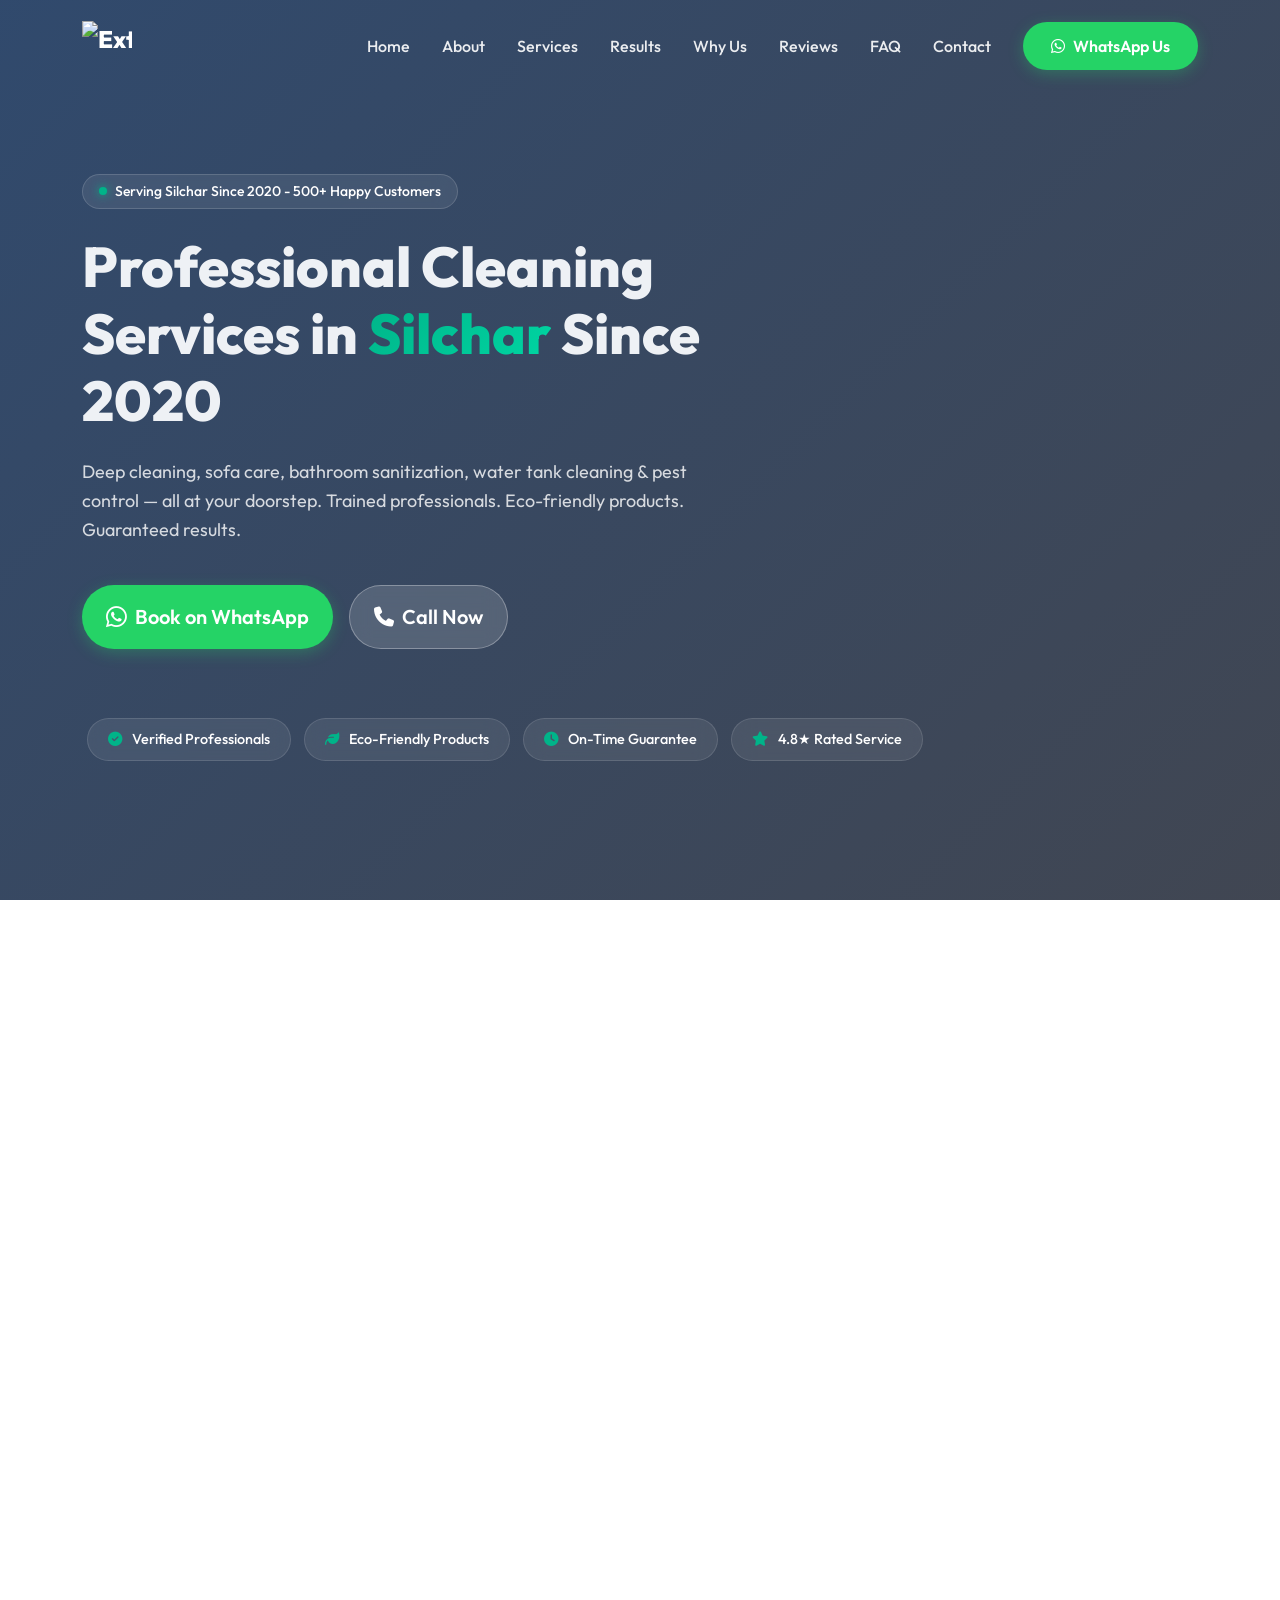
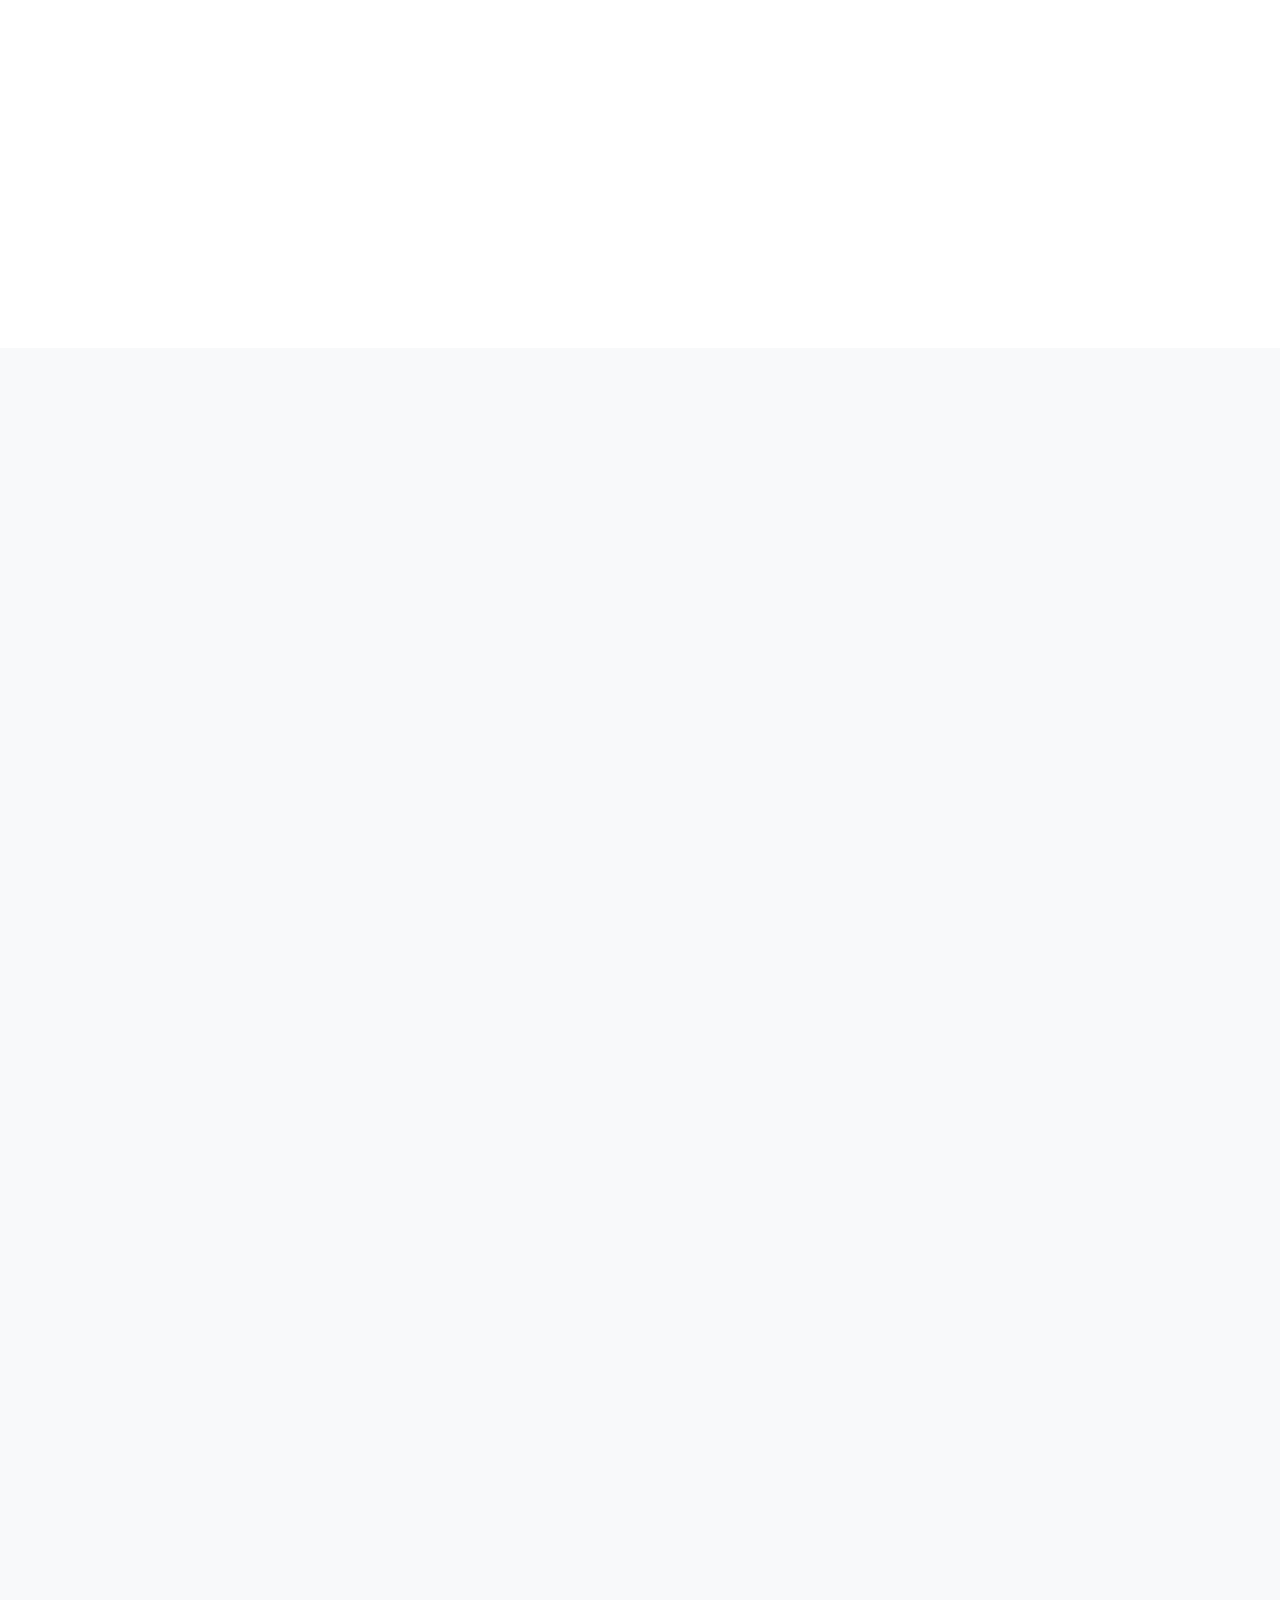
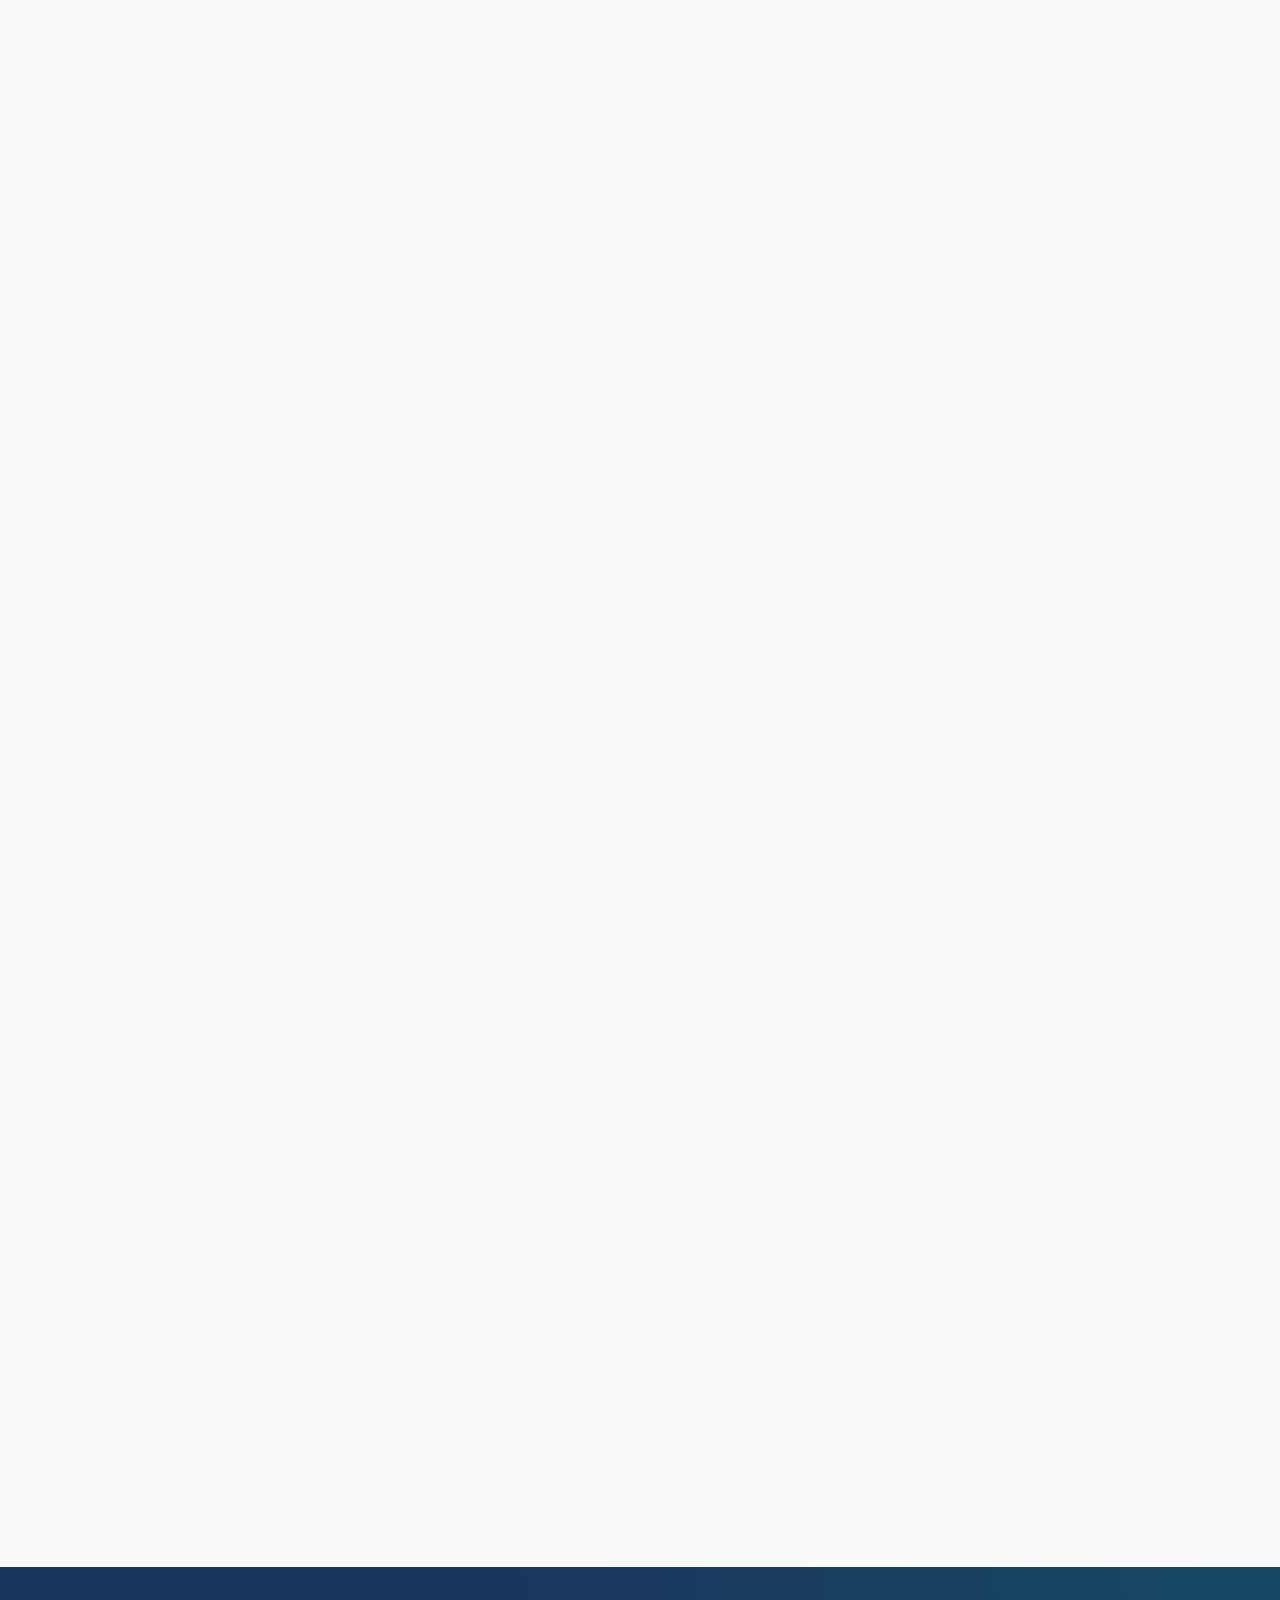
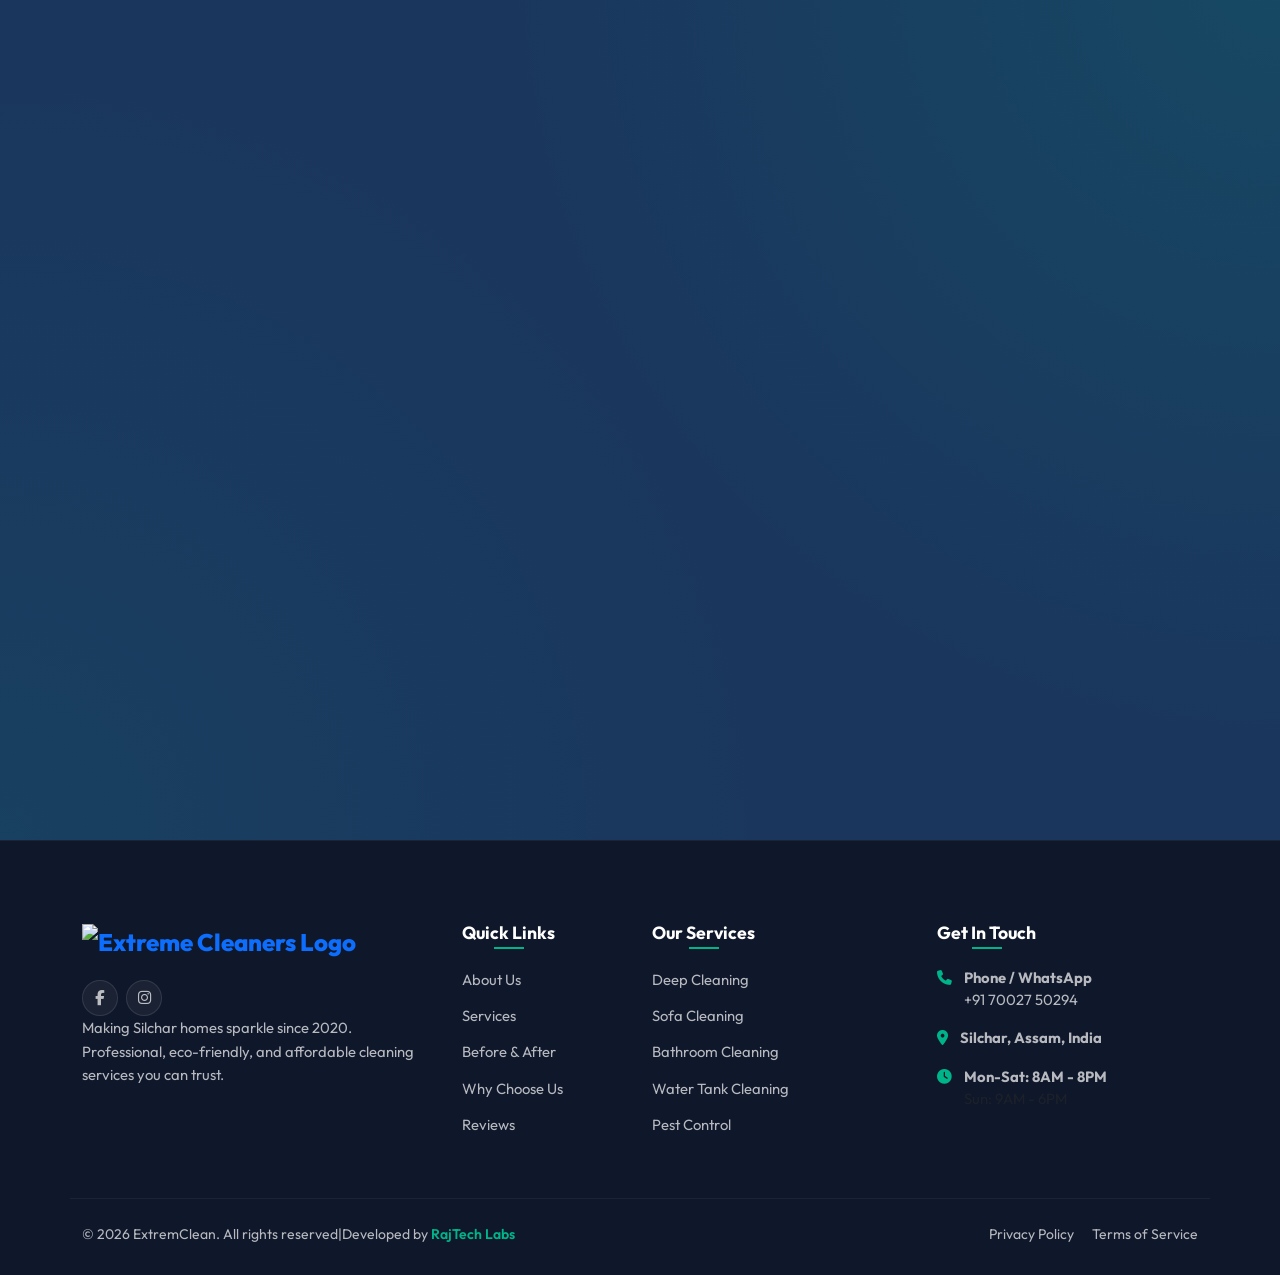
==== commit 92a8f17d: "update whatsapp message" ====
--- a/index.html
+++ b/index.html
@@ -4,7 +4,7 @@
 <head>
   <meta charset="UTF-8">
   <meta name="viewport" content="width=device-width, initial-scale=1.0">
-  <title>SparkleClean - Professional Cleaning Services in Silchar</title>
+  <title>Extreme - Professional Cleaning Services in Silchar</title>
   <meta name="description"
     content="Get premium, professional, and eco-friendly home & office cleaning services in Silchar starting at just ₹499. Book on WhatsApp today!">
   <meta name="keywords" content="cleaning services Silchar, professional cleaning Assam, deep cleaning, bathroom cleaning, sofa cleaning, water tank cleaning, pest control">
@@ -14,18 +14,18 @@
   <meta property="og:image" content="images/kitchenafter.png">
   <meta property="og:type" content="business.business">
   <meta name="robots" content="index, follow, max-image-preview:large, max-snippet:-1, max-video-preview:-1">
-  <link rel="canonical" href="https://yourwebsite.com/">
+  <link rel="canonical" href="https://www.extremecleaners.in/">
 
   <!-- Schema Markup - LocalBusiness -->
   <script type="application/ld+json">
   {
     "@context": "https://schema.org",
     "@type": "LocalBusiness",
-    "@id": "https://yourwebsite.com/",
+    "@id": "https://www.extremecleaners.in/",
     "name": "Extreme Cleaners",
     "image": "images/logo.jpg",
     "description": "Professional cleaning services in Silchar providing deep cleaning, sofa care, bathroom sanitization, water tank cleaning and pest control services.",
-    "url": "https://yourwebsite.com/",
+    "url": "https://www.extremecleaners.in/",
     "telephone": "+917002750294",
     "email": "contact@extremecleaners.com",
     "address": {
@@ -175,7 +175,7 @@
             <a class="nav-link" href="#contact">Contact</a>
           </li>
           <li class="nav-item ms-lg-3 mt-3 mt-lg-0">
-            <a href="https://wa.me/917002750294?text=Hi%20SparkleClean!%20I%20want%20to%20book%20a%20cleaning%20service."
+            <a href="https://wa.me/917002750294?text=Hi%20ExtremCleanrs!%20I%20want%20to%20book%20a%20cleaning%20service."
               target="_blank" class="btn-whatsapp" aria-label="WhatsApp">
               <i class="fa-brands fa-whatsapp"></i>
               <span class="btn-whatsapp-text">WhatsApp Us</span>
@@ -204,7 +204,7 @@
             Trained professionals. Eco-friendly products. Guaranteed results.
           </p>
           <div class="d-flex flex-wrap gap-3">
-            <a href="https://wa.me/917002750294?text=Hi%20SparkleClean!%20I%20want%20to%20book%20a%20cleaning%20service."
+            <a href="https://wa.me/917002750294?text=Hi%20ExtremClean!%20I%20want%20to%20book%20a%20cleaning%20service."
               target="_blank" class="btn-whatsapp py-3 px-4 fs-5">
               <i class="fa-brands fa-whatsapp fs-4"></i> Book on WhatsApp
             </a>
@@ -360,7 +360,7 @@
                 corner gets spotless attention.
               </p>
               <div class="service-pricing">Starting ₹1,499</div>
-              <a href="https://wa.me/917002750294?text=Hi%20SparkleClean!%20I%20want%20to%20book%20Deep%20Cleaning."
+              <a href="https://wa.me/917002750294?text=Hi%20ExtremClean!%20I%20want%20to%20book%20Deep%20Cleaning."
                 target="_blank" class="btn-whatsapp">
                 <i class="fa-brands fa-whatsapp"></i> Book on WhatsApp
               </a>
@@ -384,7 +384,7 @@
                 foam-based cleaning techniques.
               </p>
               <div class="service-pricing">Starting ₹799</div>
-              <a href="https://wa.me/917002750294?text=Hi%20SparkleClean!%20I%20want%20to%20book%20Sofa%20Cleaning."
+              <a href="https://wa.me/917002750294?text=Hi%20Extrem!%20I%20want%20to%20book%20Sofa%20Cleaning."
                 target="_blank" class="btn-whatsapp">
                 <i class="fa-brands fa-whatsapp"></i> Book on WhatsApp
               </a>
@@ -408,7 +408,7 @@
                 hygienic bathroom.
               </p>
               <div class="service-pricing">Starting ₹499</div>
-              <a href="https://wa.me/917002750294?text=Hi%20SparkleClean!%20I%20want%20to%20book%20Bathroom%20Cleaning."
+              <a href="https://wa.me/917002750294?text=Hi%20ExtremClean!%20I%20want%20to%20book%20Bathroom%20Cleaning."
                 target="_blank" class="btn-whatsapp">
                 <i class="fa-brands fa-whatsapp"></i> Book on WhatsApp
               </a>
@@ -432,7 +432,7 @@
                 bacteria for pure water.
               </p>
               <div class="service-pricing">Starting ₹999</div>
-              <a href="https://wa.me/917002750294?text=Hi%20SparkleClean!%20I%20want%20to%20book%20Water%20Tank%20Cleaning."
+              <a href="https://wa.me/917002750294?text=Hi%20ExtremClean!%20I%20want%20to%20book%20Water%20Tank%20Cleaning."
                 target="_blank" class="btn-whatsapp">
                 <i class="fa-brands fa-whatsapp"></i> Book on WhatsApp
               </a>
@@ -456,7 +456,7 @@
                 Long-lasting protection.
               </p>
               <div class="service-pricing">Starting ₹1,199</div>
-              <a href="https://wa.me/917002750294?text=Hi%20SparkleClean!%20I%20want%20to%20book%20Pest%20Control."
+              <a href="https://wa.me/917002750294?text=Hi%20ExtremClean!%20I%20want%20to%20book%20Pest%20Control."
                 target="_blank" class="btn-whatsapp">
                 <i class="fa-brands fa-whatsapp"></i> Book on WhatsApp
               </a>
@@ -480,7 +480,7 @@
                 reviving their color and soft feel.
               </p>
               <div class="service-pricing">Starting ₹599</div>
-              <a href="https://wa.me/917002750294?text=Hi%20SparkleClean!%20I%20want%20to%20book%20Carpet%20Cleaning."
+              <a href="https://wa.me/917002750294?text=Hi%20ExtremClean!%20I%20want%20to%20book%20Carpet%20Cleaning."
                 target="_blank" class="btn-whatsapp">
                 <i class="fa-brands fa-whatsapp"></i> Book on WhatsApp
               </a>
@@ -504,7 +504,7 @@
                 stains and sanitize food prep areas.
               </p>
               <div class="service-pricing">Starting ₹1,299</div>
-              <a href="https://wa.me/917002750294?text=Hi%20SparkleClean!%20I%20want%20to%20book%20Kitchen%20Cleaning."
+              <a href="https://wa.me/917002750294?text=Hi%20ExtremClean!%20I%20want%20to%20book%20Kitchen%20Cleaning."
                 target="_blank" class="btn-whatsapp">
                 <i class="fa-brands fa-whatsapp"></i> Book on WhatsApp
               </a>
@@ -528,7 +528,7 @@
                 natural light flood your spaces.
               </p>
               <div class="service-pricing">Starting ₹399</div>
-              <a href="https://wa.me/917002750294?text=Hi%20SparkleClean!%20I%20want%20to%20book%20Window%20and%20Glass%20Cleaning."
+              <a href="https://wa.me/917002750294?text=Hi%20ExtremClean!%20I%20want%20to%20book%20Window%20and%20Glass%20Cleaning."
                 target="_blank" class="btn-whatsapp">
                 <i class="fa-brands fa-whatsapp"></i> Book on WhatsApp
               </a>
@@ -572,7 +572,7 @@
         <span class="section-title-tag">Real Transformations</span>
         <h2 class="section-title">See the Real Results</h2>
         <p class="section-desc">
-          Drag the slider to see the transformation. Actual work by SparkleClean team in Silchar homes.
+          Drag the slider to see the transformation. Actual work by ExtremClean team in Silchar homes.
         </p>
       </div>
 
@@ -697,7 +697,7 @@
       <!-- CTA below slider -->
       <div class="text-center mt-5 animate-on-scroll">
         <p class="fs-5 fw-600 mb-3 text-secondary">Want results like these? Book your cleaning today!</p>
-        <a href="https://wa.me/917002750294?text=Hi%20SparkleClean!%20I%27d%20like%20to%20get%20transformative%20cleaning%20results%20for%20my%20home."
+        <a href="https://wa.me/917002750294?text=Hi%20ExtremClean!%20I%27d%20like%20to%20get%20transformative%20cleaning%20results%20for%20my%20home."
           target="_blank" class="btn-whatsapp py-3 px-4 fs-5">
           <i class="fa-brands fa-whatsapp fs-4"></i> See More Results on WhatsApp
         </a>
@@ -709,10 +709,10 @@
   <section id="why-us" class="why-us-section section-padding">
     <div class="container">
       <div class="text-center animate-on-scroll">
-        <span class="section-title-tag">Why SparkleClean</span>
+        <span class="section-title-tag">Why ExtremClean</span>
         <h2 class="section-title">Why Silchar Trusts Us</h2>
         <p class="section-desc">
-          We don't just clean — we deliver peace of mind. Here's what makes SparkleClean the #1 choice in Silchar.
+          We don't just clean — we deliver peace of mind. Here's what makes ExtremClean the #1 choice in Silchar.
         </p>
       </div>
 
@@ -1107,7 +1107,7 @@
                   </div>
                   <div>
                     <span class="info-label d-block text-white-50">Email Us</span>
-                    <a href="mailto:info@sparkleclean.com" class="info-link">info@sparkleclean.com</a>
+                    <a href="extremecleanerssilchar@gmail.com" class="info-link">extremecleanerssilchar@gmail.com</a>
                   </div>
                 </div>
 
@@ -1150,7 +1150,7 @@
 
             <!-- Direct CTAs -->
             <div class="d-flex flex-wrap gap-3 mt-3">
-              <a href="https://wa.me/917002750294?text=Hi%20SparkleClean!%20I%20want%20to%20book%20a%20cleaning%20service."
+              <a href="https://wa.me/917002750294?text=Hi%20ExtremClean!%20I%20want%20to%20book%20a%20cleaning%20service."
                 target="_blank" class="btn-whatsapp py-3 px-4 fs-6">
                 <i class="fa-brands fa-whatsapp fs-5"></i> WhatsApp Us
               </a>
@@ -1332,7 +1332,7 @@
 
       <div class="row footer-bottom">
         <div class="col-md-6 text-md-start text-center">
-          <p class="mb-0">&copy; <span id="current-year">2026</span> SparkleClean. All rights reserved|Developed by <a
+          <p class="mb-0">&copy; <span id="current-year">2026</span> ExtremClean. All rights reserved|Developed by <a
               href="https://rajtechlabs.com/" target="_blank"
               style="color: var(--primary-color); text-decoration: none; font-weight: 600;">RajTech Labs</a></p>
         </div>
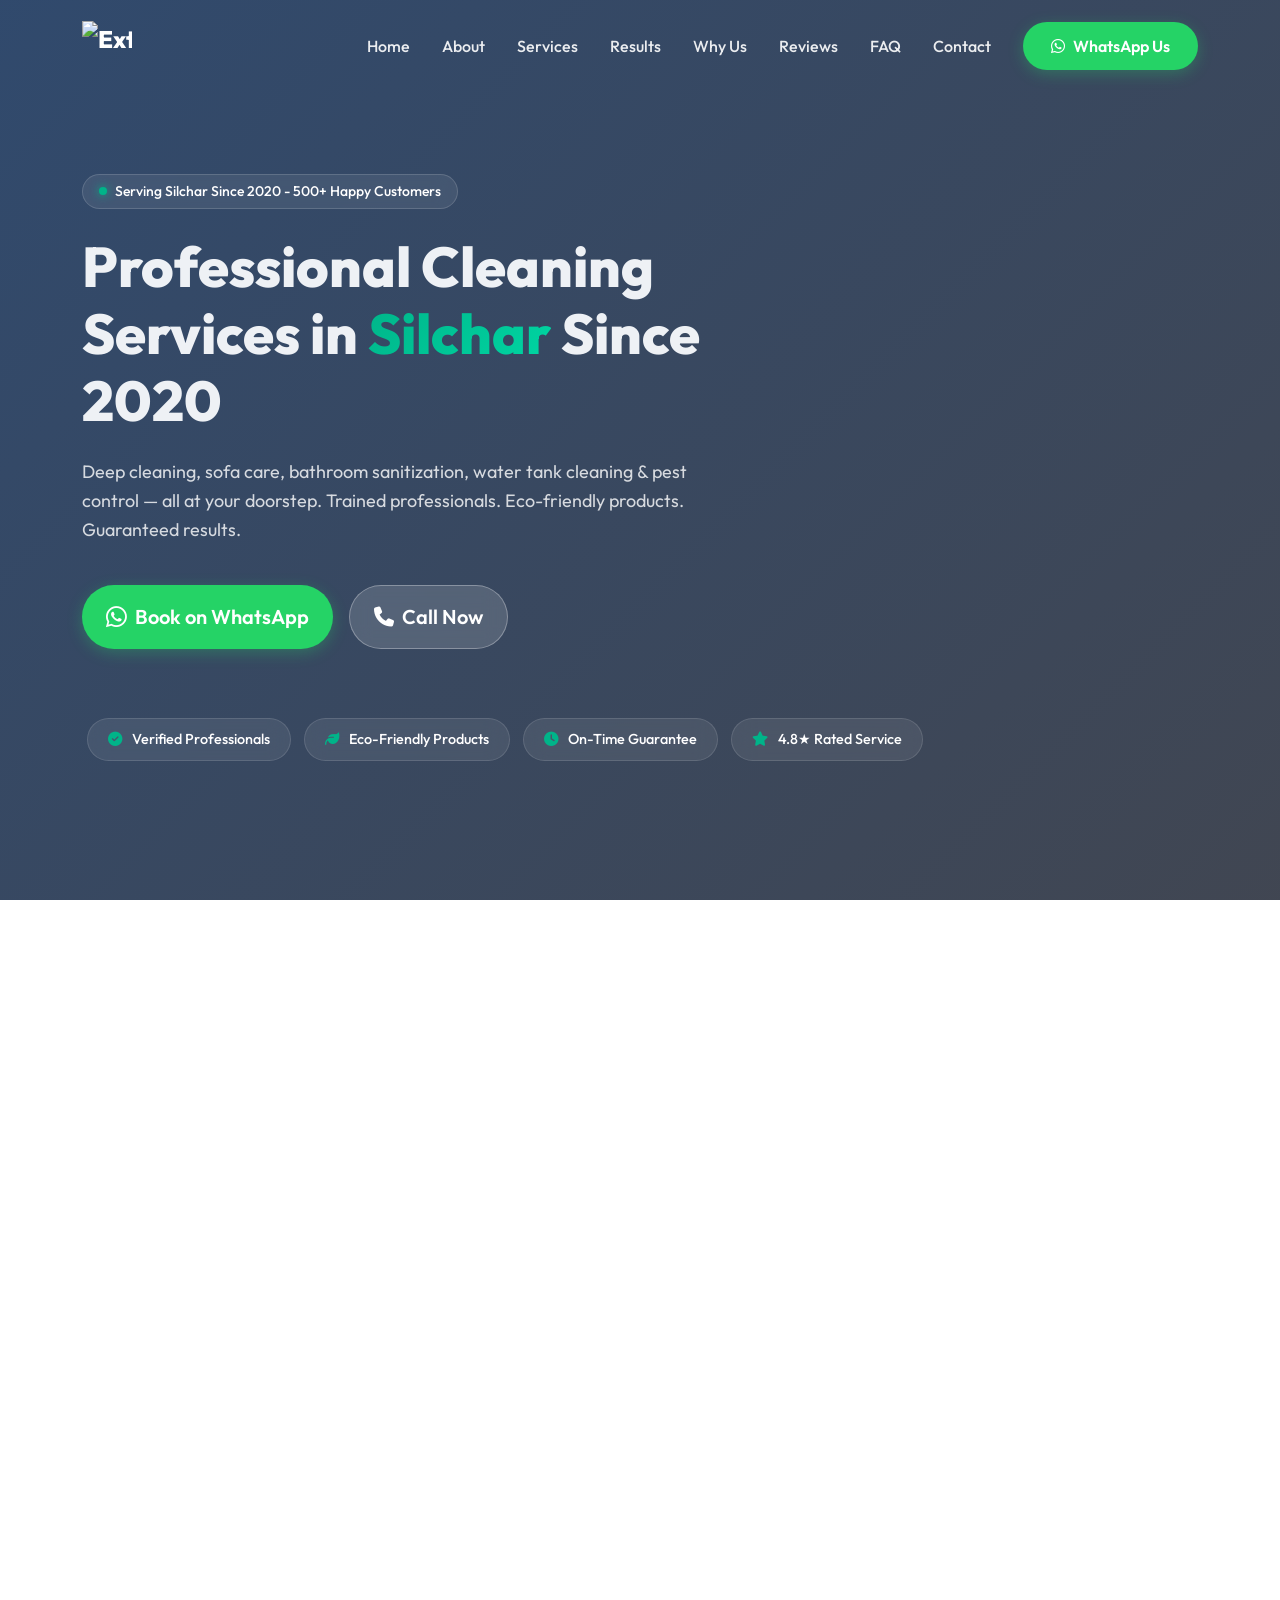
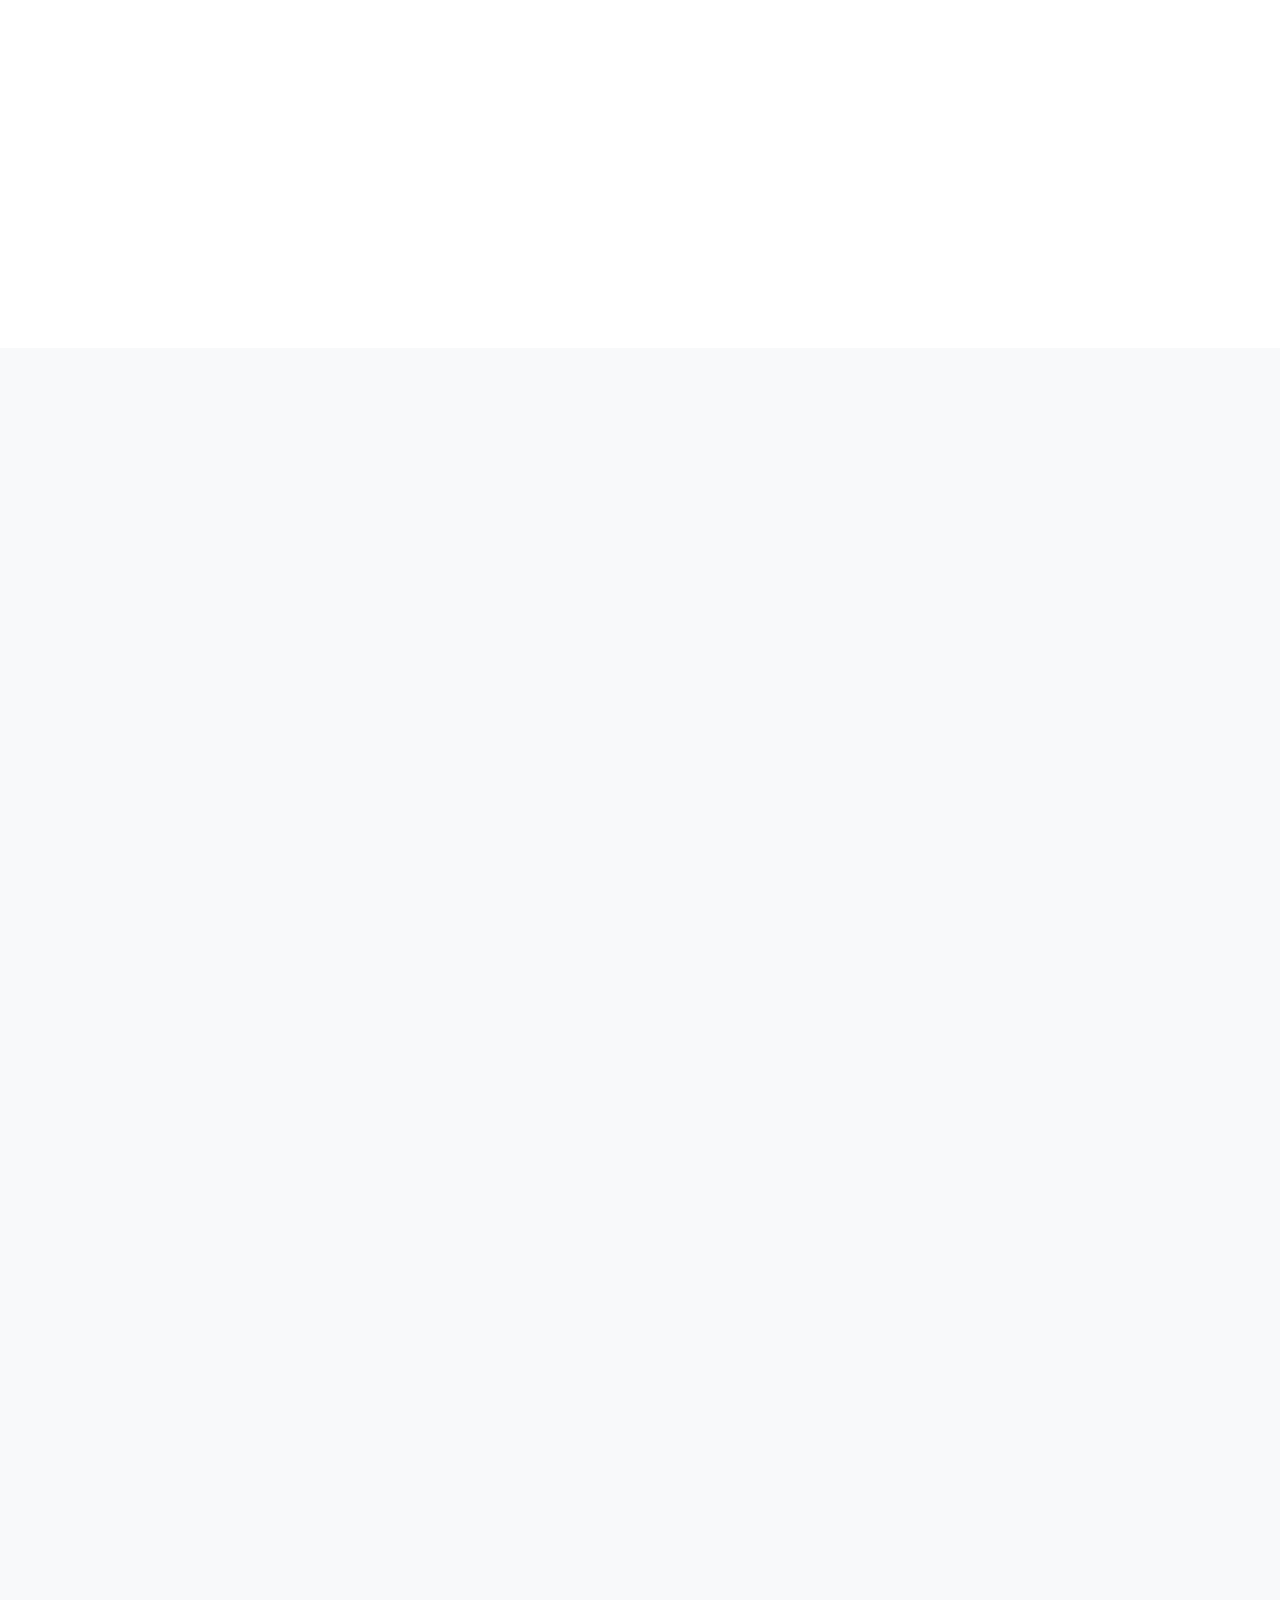
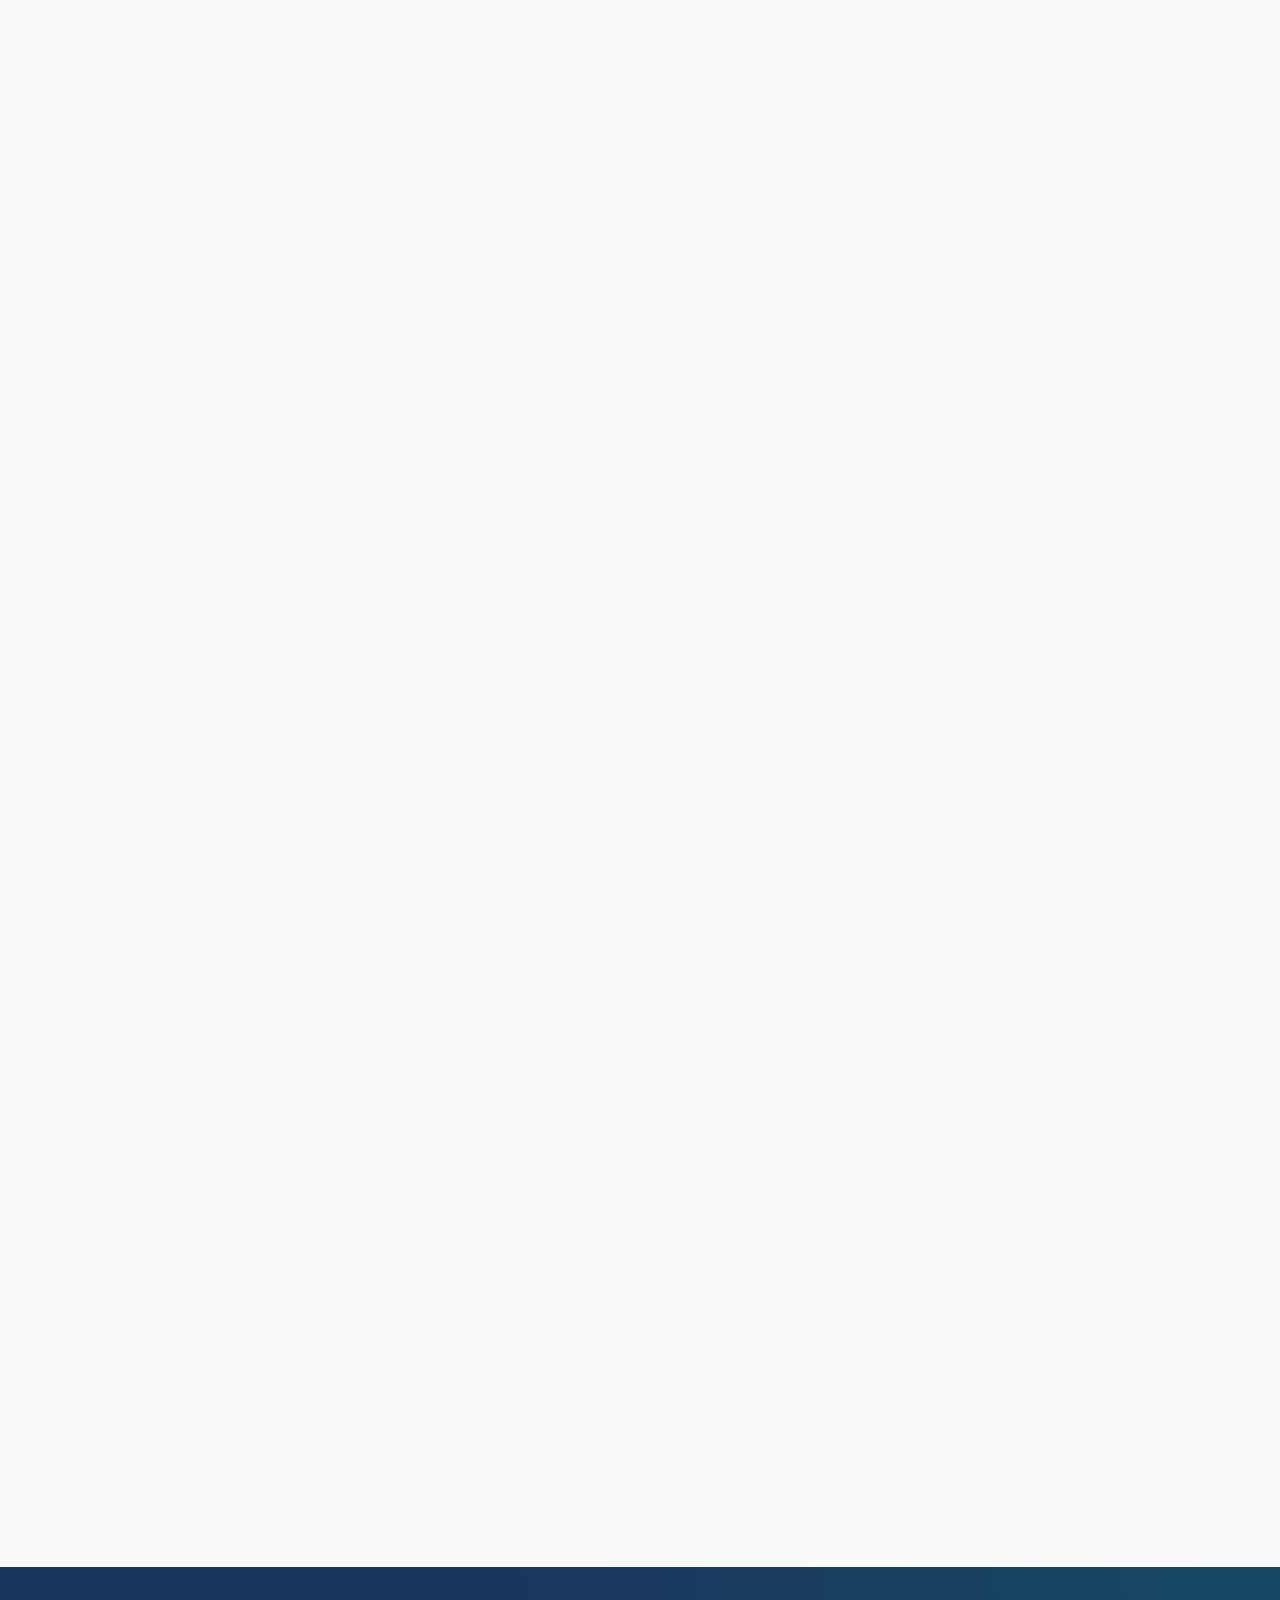
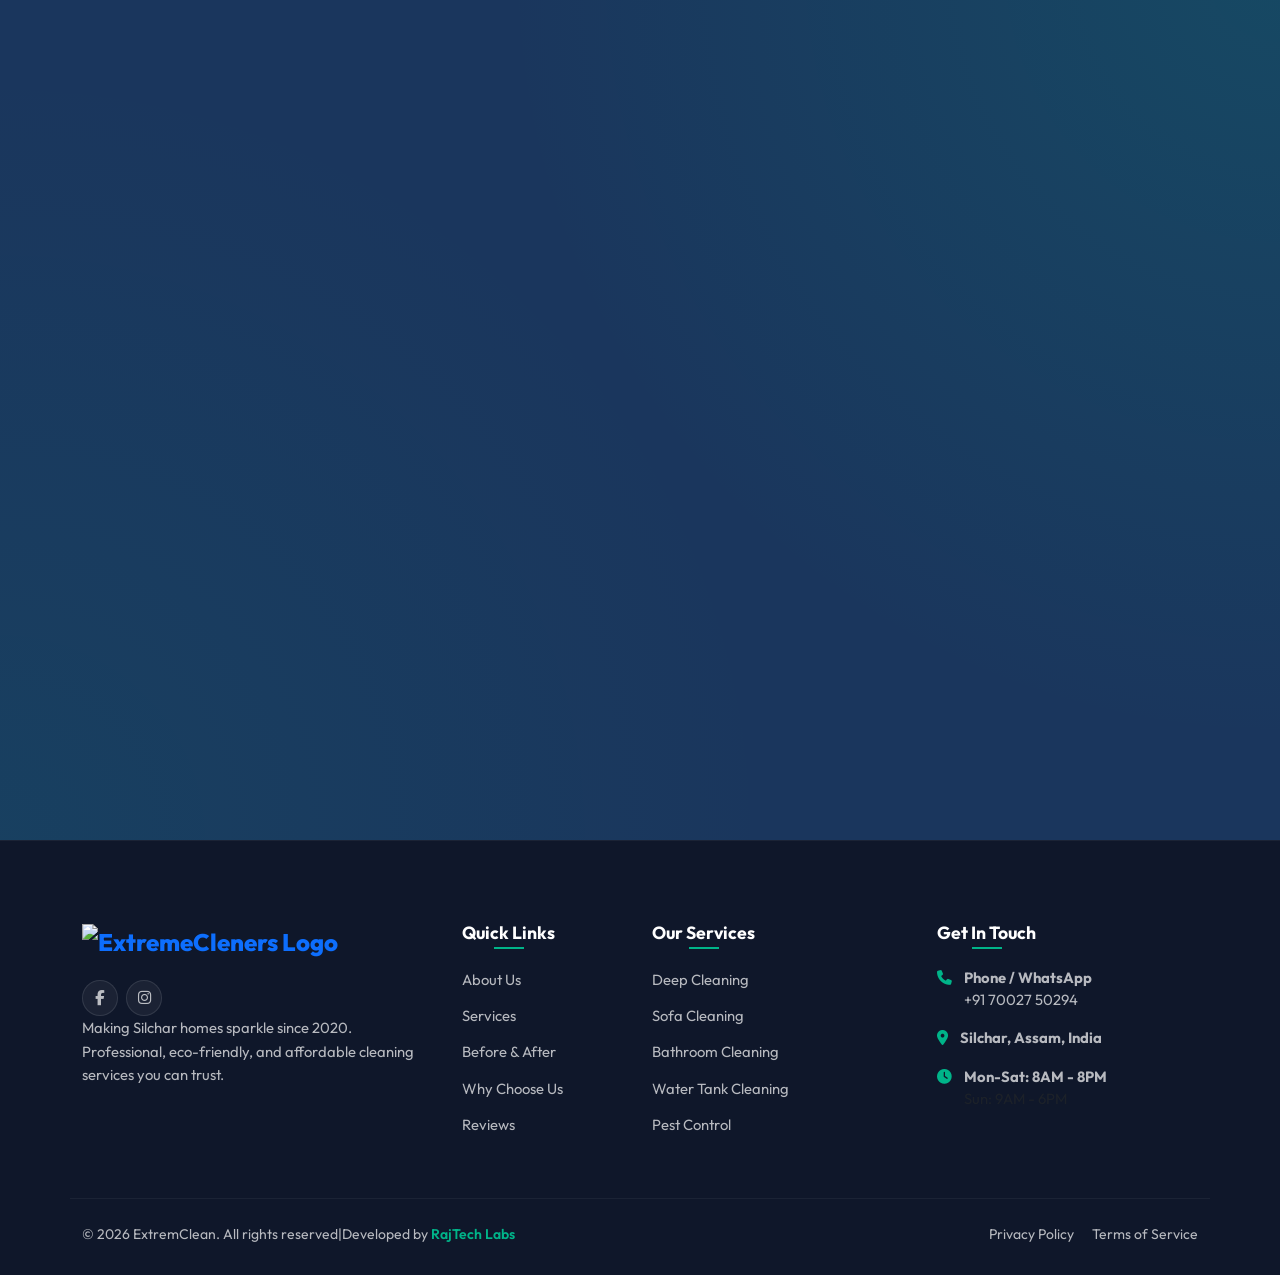
==== commit 20f06f0e: "update whatsapp and logo" ====
--- a/index.html
+++ b/index.html
@@ -4,12 +4,14 @@
 <head>
   <meta charset="UTF-8">
   <meta name="viewport" content="width=device-width, initial-scale=1.0">
-  <title>Extreme - Professional Cleaning Services in Silchar</title>
+  <title>ExtremeCleners Professional Cleaning Services in Silchar</title>
+  <link rel="icon" type="image/png" href="images/log.png">
+  <link rel="apple-touch-icon" href="images/log.png">
   <meta name="description"
     content="Get premium, professional, and eco-friendly home & office cleaning services in Silchar starting at just ₹499. Book on WhatsApp today!">
   <meta name="keywords" content="cleaning services Silchar, professional cleaning Assam, deep cleaning, bathroom cleaning, sofa cleaning, water tank cleaning, pest control">
-  <meta name="author" content="Extreme Cleaners">
-  <meta property="og:title" content="Extreme Cleaners - Professional Cleaning Services in Silchar">
+  <meta name="author" content="ExtremeCleners">
+  <meta property="og:title" content="ExtremeCleners - Professional Cleaning Services in Silchar">
   <meta property="og:description" content="Premium cleaning services in Silchar - deep cleaning, sofa care, bathroom sanitization, water tank cleaning & pest control. 4.8★ rated. 500+ satisfied customers.">
   <meta property="og:image" content="images/kitchenafter.png">
   <meta property="og:type" content="business.business">
@@ -22,7 +24,7 @@
     "@context": "https://schema.org",
     "@type": "LocalBusiness",
     "@id": "https://www.extremecleaners.in/",
-    "name": "Extreme Cleaners",
+    "name": "ExtremeCleners",
     "image": "images/logo.jpg",
     "description": "Professional cleaning services in Silchar providing deep cleaning, sofa care, bathroom sanitization, water tank cleaning and pest control services.",
     "url": "https://www.extremecleaners.in/",
@@ -78,7 +80,7 @@
     "name": "Professional Cleaning Services",
     "provider": {
       "@type": "LocalBusiness",
-      "name": "Extreme Cleaners"
+      "name": "ExtremeCleners"
     },
     "areaServed": "Silchar, Assam, India",
     "hasOfferCatalog": {
@@ -140,7 +142,7 @@
   <nav class="navbar navbar-expand-lg navbar-custom">
     <div class="container">
       <a class="navbar-brand" href="#home">
-        <img id="site-logo" src="images/logo2.png" alt="Extreme Cleaners Logo" class="logo-img">
+        <img id="site-logo" src="images/logo2.png" alt="ExtremeCleners Logo" class="logo-img">
       </a>
       <button class="navbar-toggler" type="button" data-bs-toggle="collapse" data-bs-target="#navbarNav"
         aria-controls="navbarNav" aria-expanded="false" aria-label="Toggle navigation">
@@ -175,7 +177,7 @@
             <a class="nav-link" href="#contact">Contact</a>
           </li>
           <li class="nav-item ms-lg-3 mt-3 mt-lg-0">
-            <a href="https://wa.me/917002750294?text=Hi%20ExtremCleanrs!%20I%20want%20to%20book%20a%20cleaning%20service."
+            <a href="https://wa.me/917002750294?text=Hi%20ExtremeCleners!%20I%20want%20to%20book%20a%20cleaning%20service."
               target="_blank" class="btn-whatsapp" aria-label="WhatsApp">
               <i class="fa-brands fa-whatsapp"></i>
               <span class="btn-whatsapp-text">WhatsApp Us</span>
@@ -242,7 +244,7 @@
         <!-- Left Column: About Image Collage -->
         <div class="col-lg-6 animate-on-scroll">
           <div class="about-img-wrapper">
-            <img src="images/about_team.png" alt="Extreme Cleaners Professional Cleaning Team"
+            <img src="images/about_team.png" alt="ExtremeCleners Professional Cleaning Team"
               class="img-fluid rounded-4 shadow-lg">
             <div class="experience-badge animate-float">
               <span class="exp-years">6+</span>
@@ -253,12 +255,12 @@
 
         <!-- Right Column: Narrative & Values -->
         <div class="col-lg-6 animate-on-scroll">
-          <span class="section-title-tag">About Extreme Cleaners</span>
+          <span class="section-title-tag">About ExtremeCleners</span>
           <h2 class="section-title">The First Professional Cleaning Startup in Barak Valley</h2>
 
           <div class="about-content-wrapper">
             <p class="about-lead">
-              Extreme Cleaners was founded in May 2020 during one of the most challenging periods in modern history—the
+              ExtremeCleners was founded in May 2020 during one of the most challenging periods in modern history—the
               COVID-19 pandemic. What began as a vision to provide professional, reliable, and hygienic cleaning
               services has grown into a trusted cleaning company serving homes, businesses, and commercial
               establishments across the Barak Valley.
@@ -277,7 +279,7 @@
                 attention to detail, professionalism, and a commitment to excellence.
               </p>
               <p class="about-text text-secondary">
-                At Extreme Cleaners, we believe that a clean environment is essential for health, productivity, and
+                At ExtremeCleners, we believe that a clean environment is essential for health, productivity, and
                 peace of mind. Whether it is a home, office, retail store, hospital, hotel, or industrial facility, our
                 team works tirelessly to ensure the highest standards of cleanliness.
               </p>
@@ -317,7 +319,7 @@
           </div>
 
           <div class="d-flex align-items-center gap-3 hero-cta-group">
-            <a href="https://wa.me/917002750294?text=Hi%20Extreme%20Cleaners!%20I%20want%20to%20know%20more%20about%20your%20services."
+            <a href="https://wa.me/917002750294?text=Hi%20ExtremeCleners!%20I%20want%20to%20know%20more%20about%20your%20services."
               target="_blank" class="btn-whatsapp py-3 px-4 fs-6">
               <i class="fa-brands fa-whatsapp fs-5"></i> Chat With Us
             </a>
@@ -554,7 +556,7 @@
                 tuned for exciting updates.
               </p>
               <div class="coming-soon-tag">Coming Soon</div>
-              <a href="https://wa.me/917002750294?text=Hi%20Extreme%20Cleaners!%20I%20want%20to%20know%20about%20your%20upcoming%20services."
+              <a href="https://wa.me/917002750294?text=Hi%20ExtremeCleners!%20I%20want%20to%20know%20about%20your%20upcoming%20services."
                 target="_blank" class="btn-whatsapp">
                 <i class="fa-brands fa-whatsapp"></i> Stay Updated
               </a>
@@ -839,7 +841,7 @@
         <span class="section-title-tag">Customer Reviews</span>
         <h2 class="section-title">What Customers Say</h2>
         <p class="section-desc">
-          Real reviews from real Silchar residents who trusted Extreme Cleaners.
+          Real reviews from real Silchar residents who trusted ExtremeCleners.
         </p>
       </div>
 
@@ -958,7 +960,7 @@
                 </div>
                 <p class="review-text">
                   "Thank you for the services. It was done to great detail. Professionalism to the core. Very satisfied.
-                  I did not know Silchar had this. Our water tank has now been restored. Thank you Extreme cleaners."
+                  I did not know Silchar had this. Our water tank has now been restored. Thank you ExtremeCleners."
                 </p>
                 <div class="review-user">
                   <div class="review-avatar-initials avatar-bg-indigo">SN</div>
@@ -1170,8 +1172,8 @@
               novalidate>
               <!-- Web3Forms Config -->
               <input type="hidden" name="access_key" value="20aa8263-2991-493b-b370-d7c1e1c841e4">
-              <input type="hidden" name="subject" value="New Contact Inquiry - Extreme Cleaners">
-              <input type="hidden" name="from_name" value="Extreme Cleaners Website">
+              <input type="hidden" name="subject" value="New Contact Inquiry - ExtremeCleners">
+              <input type="hidden" name="from_name" value="ExtremeCleners Website">
               <input type="hidden" name="redirect" value="false">
               <!-- Honeypot anti-spam (hidden from real users) -->
               <input type="checkbox" name="botcheck" class="d-none" style="display: none;" tabindex="-1" autocomplete="off">
@@ -1260,7 +1262,7 @@
           <div class="footer-brand-row">
             <div class="footer-logo">
               <a href="#home" class="text-decoration-none">
-                <img src="images/logo2.png" alt="Extreme Cleaners Logo" class="footer-logo-img">
+                <img src="images/logo2.png" alt="ExtremeCleners Logo" class="footer-logo-img">
               </a>
             </div>
             <div class="footer-socials d-flex gap-2">
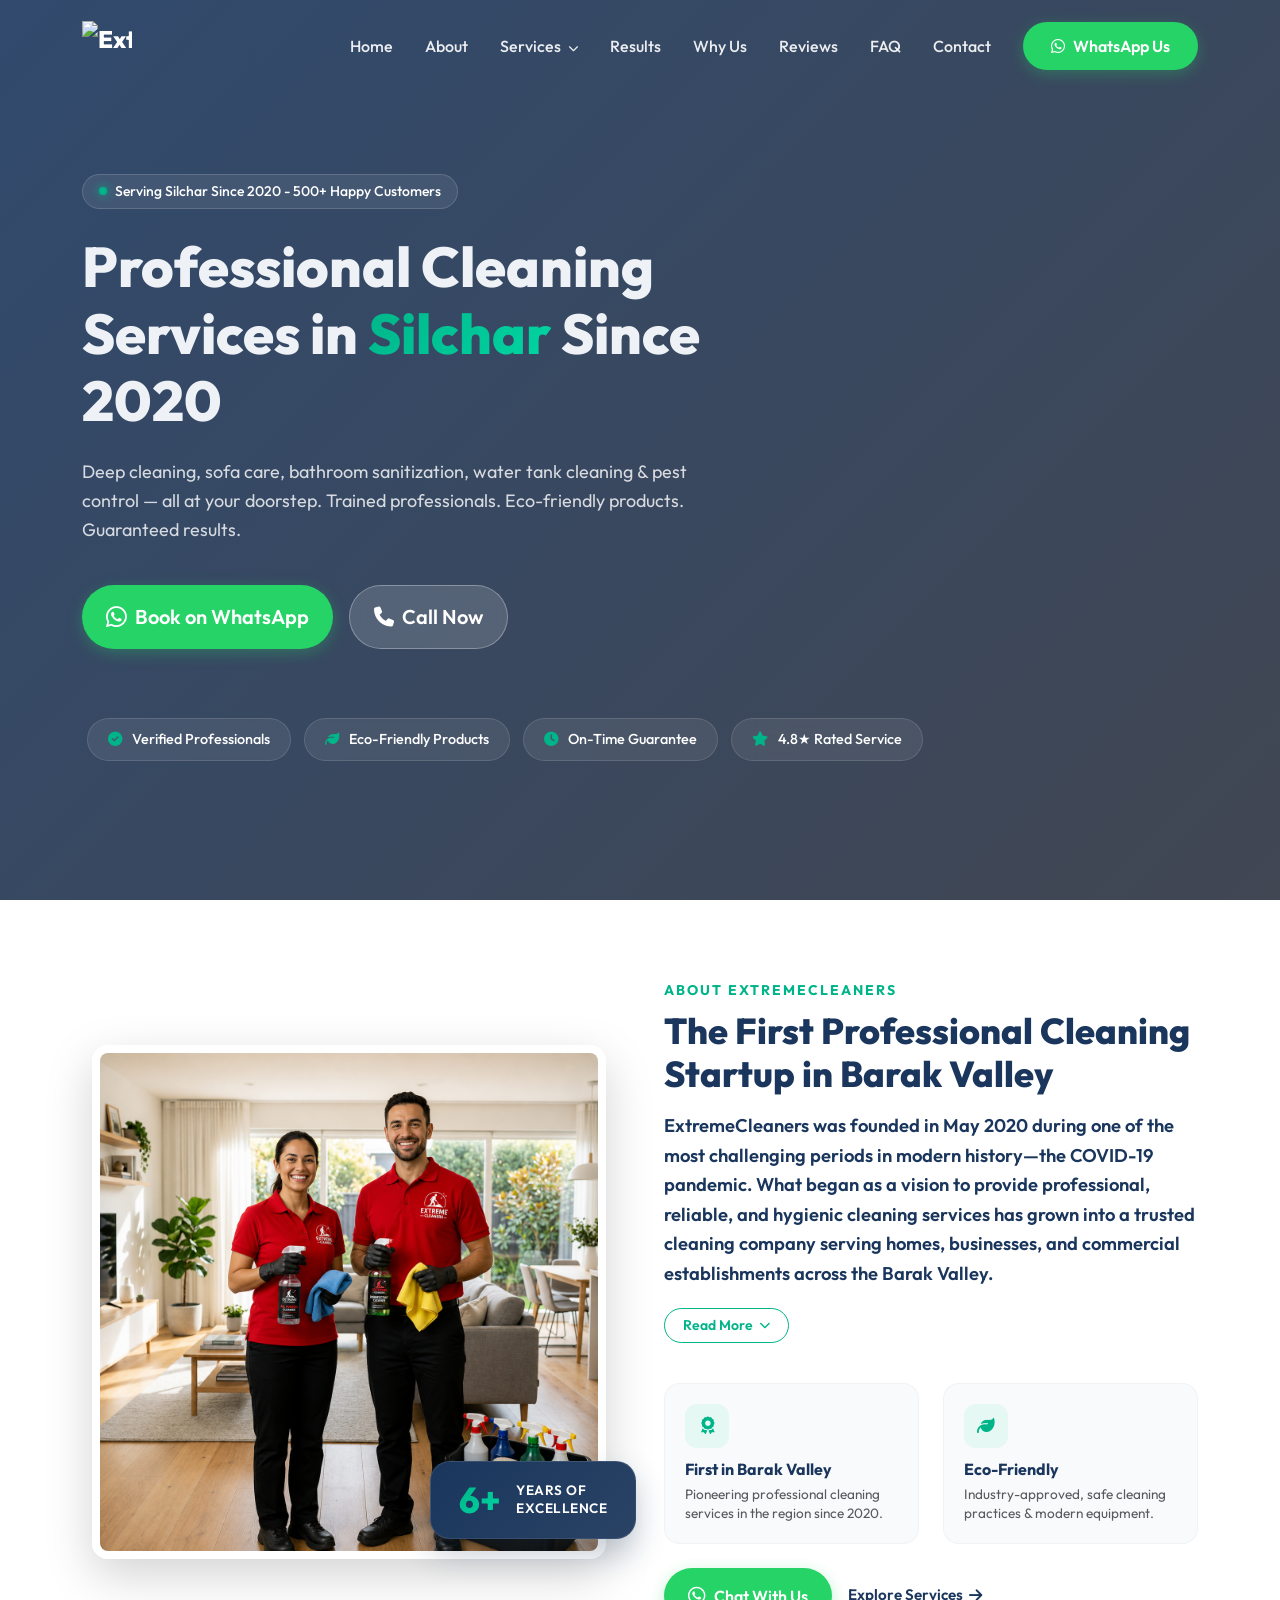
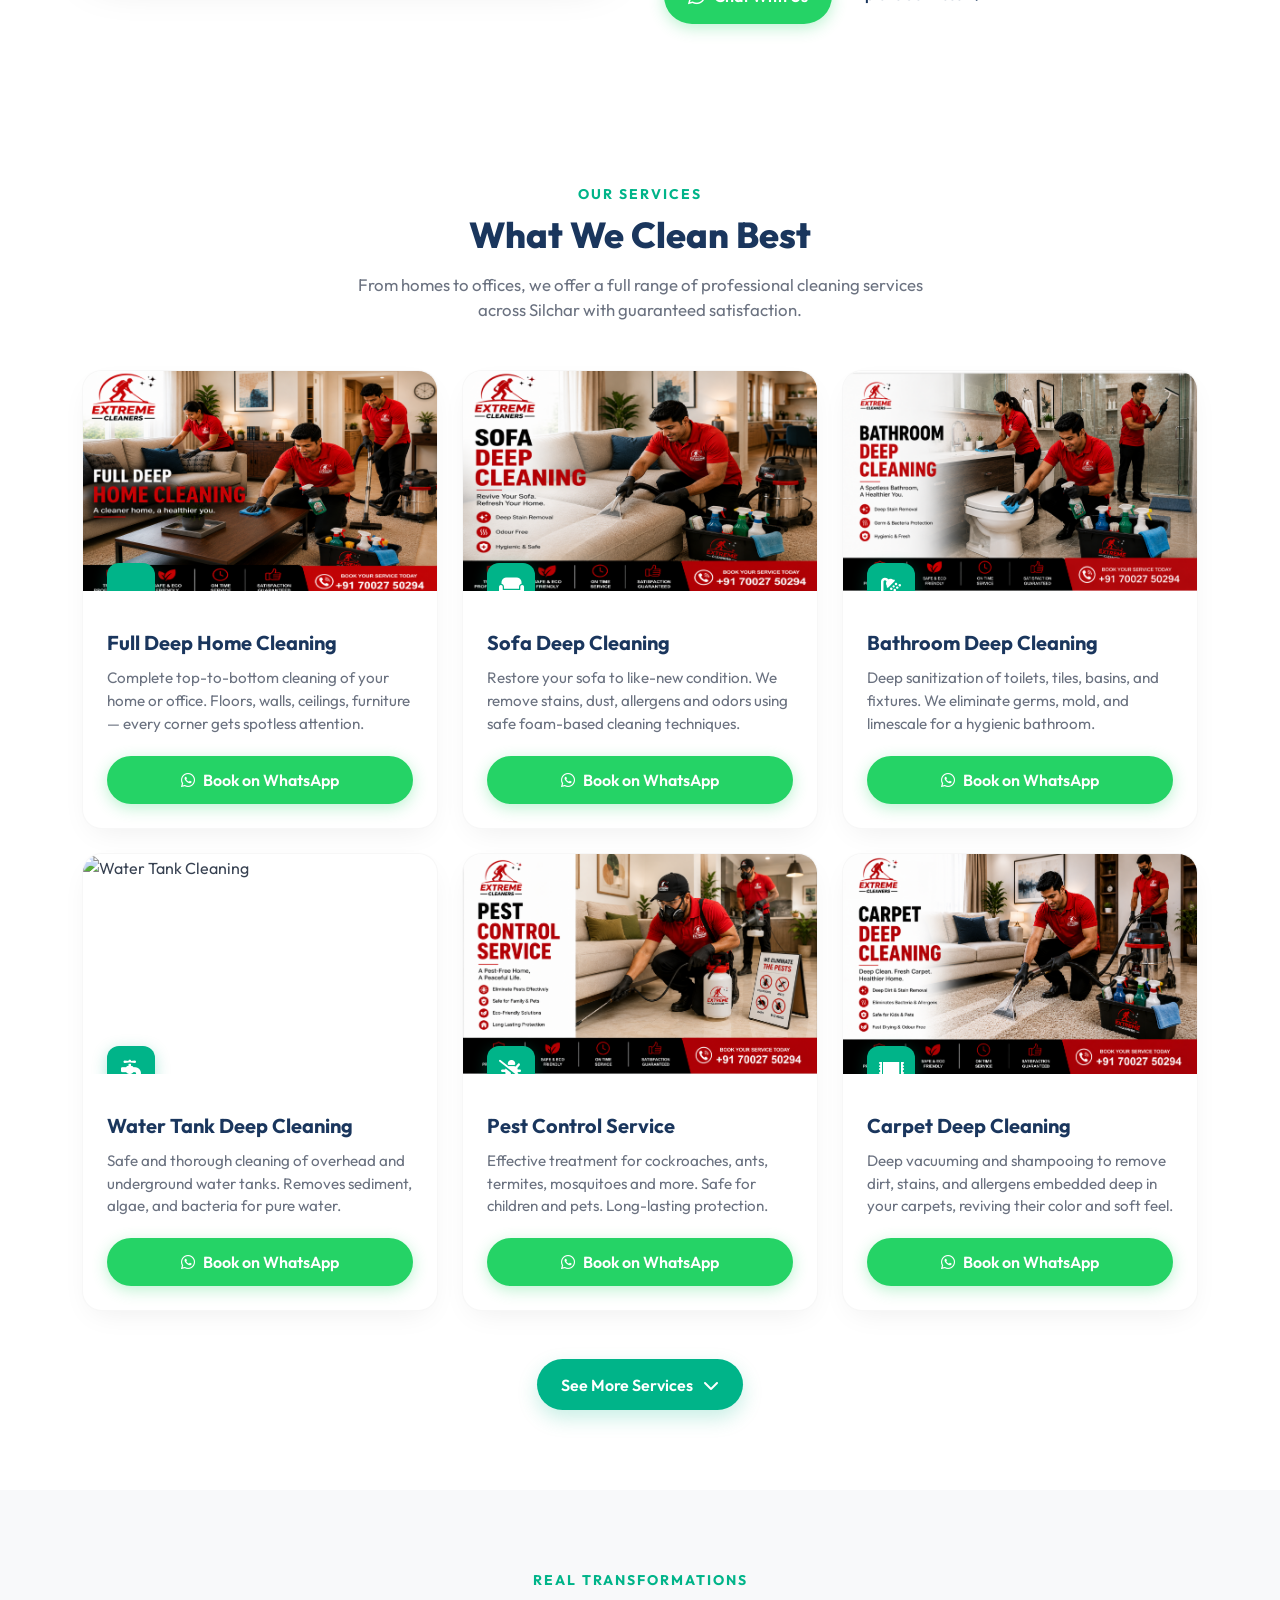
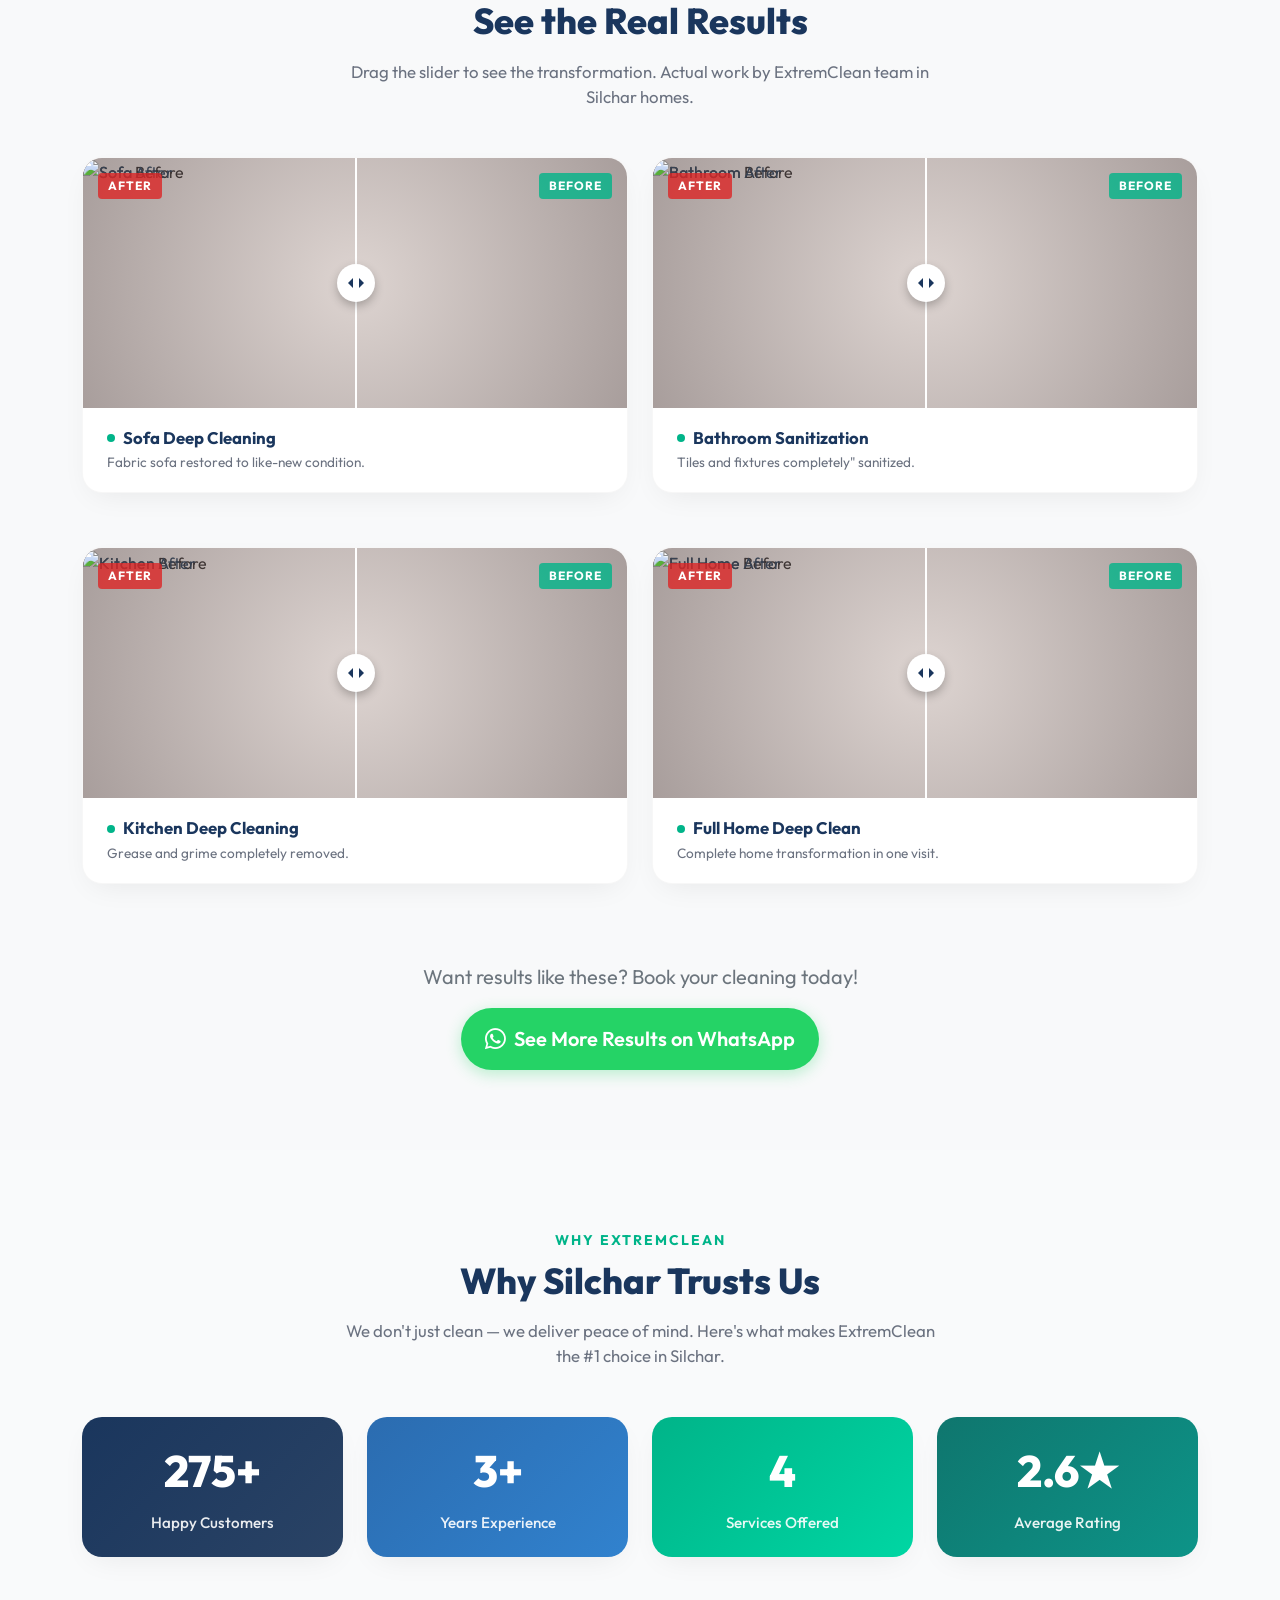
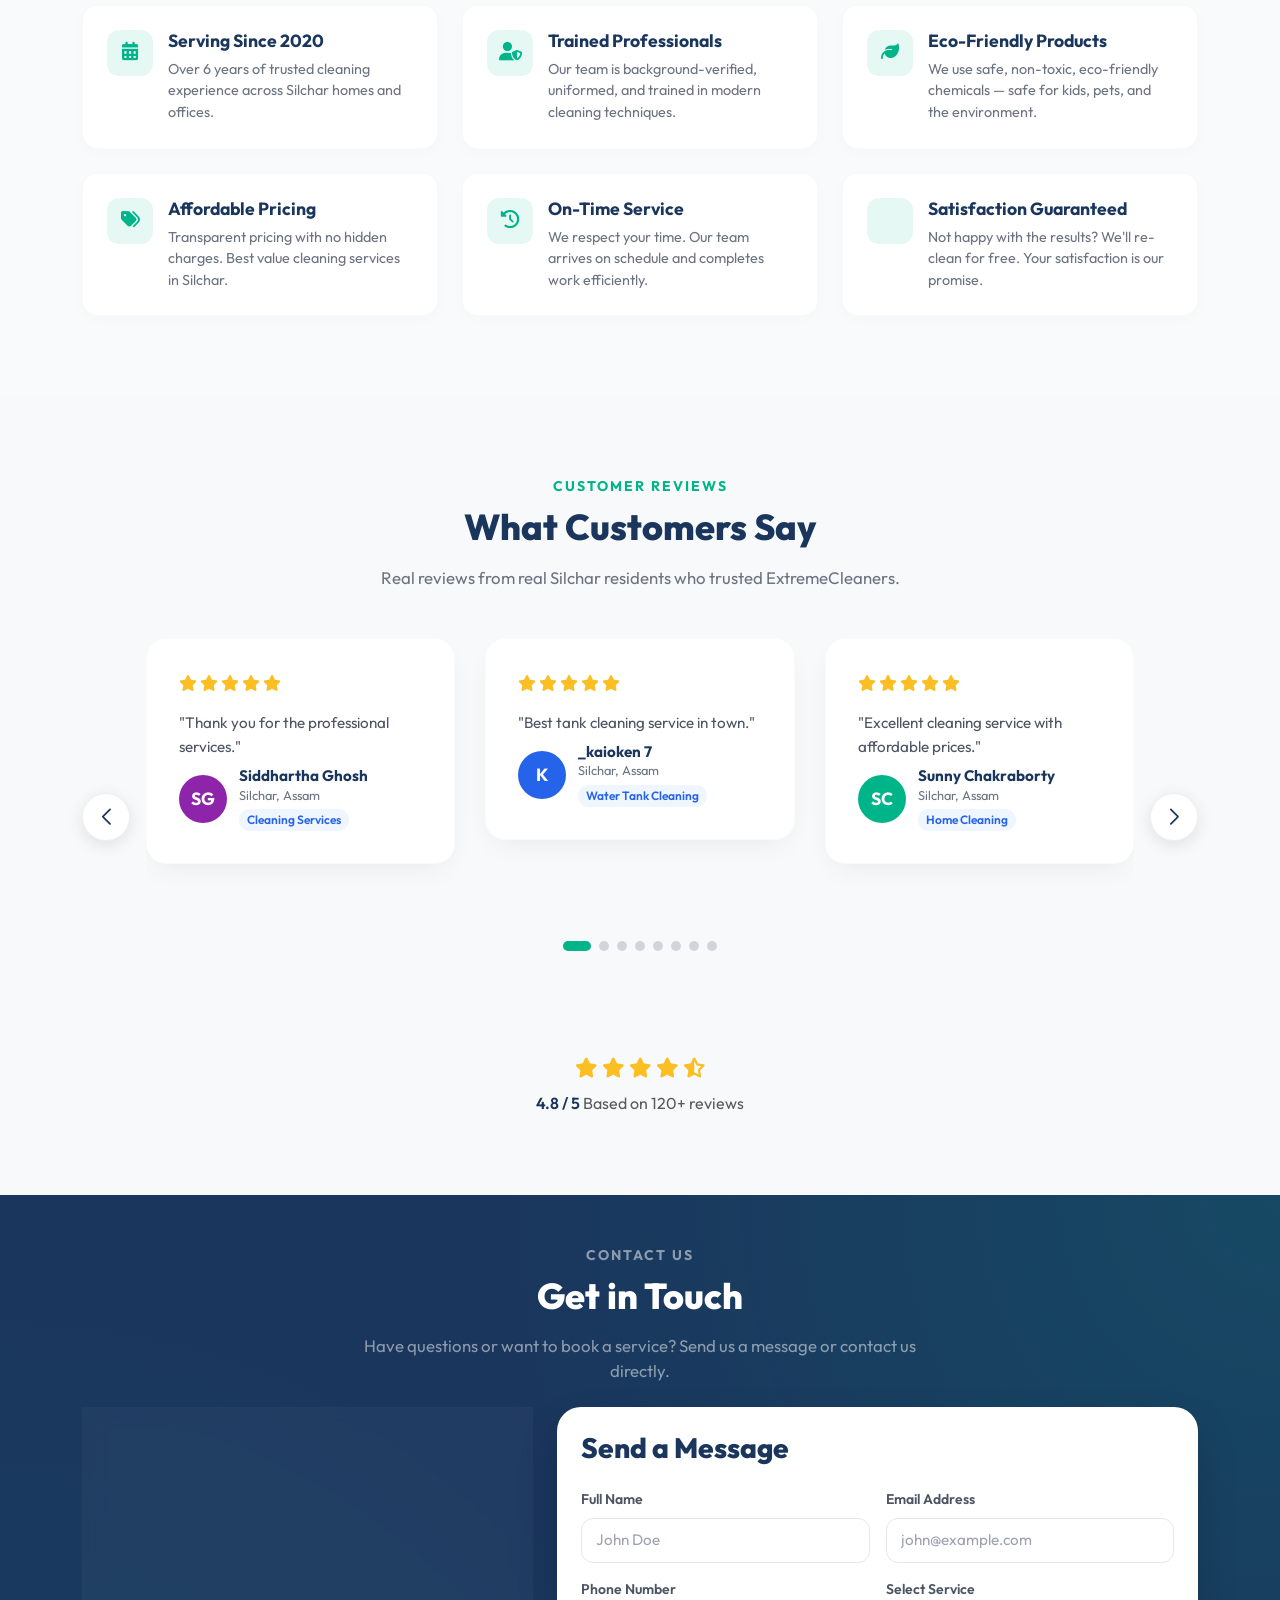
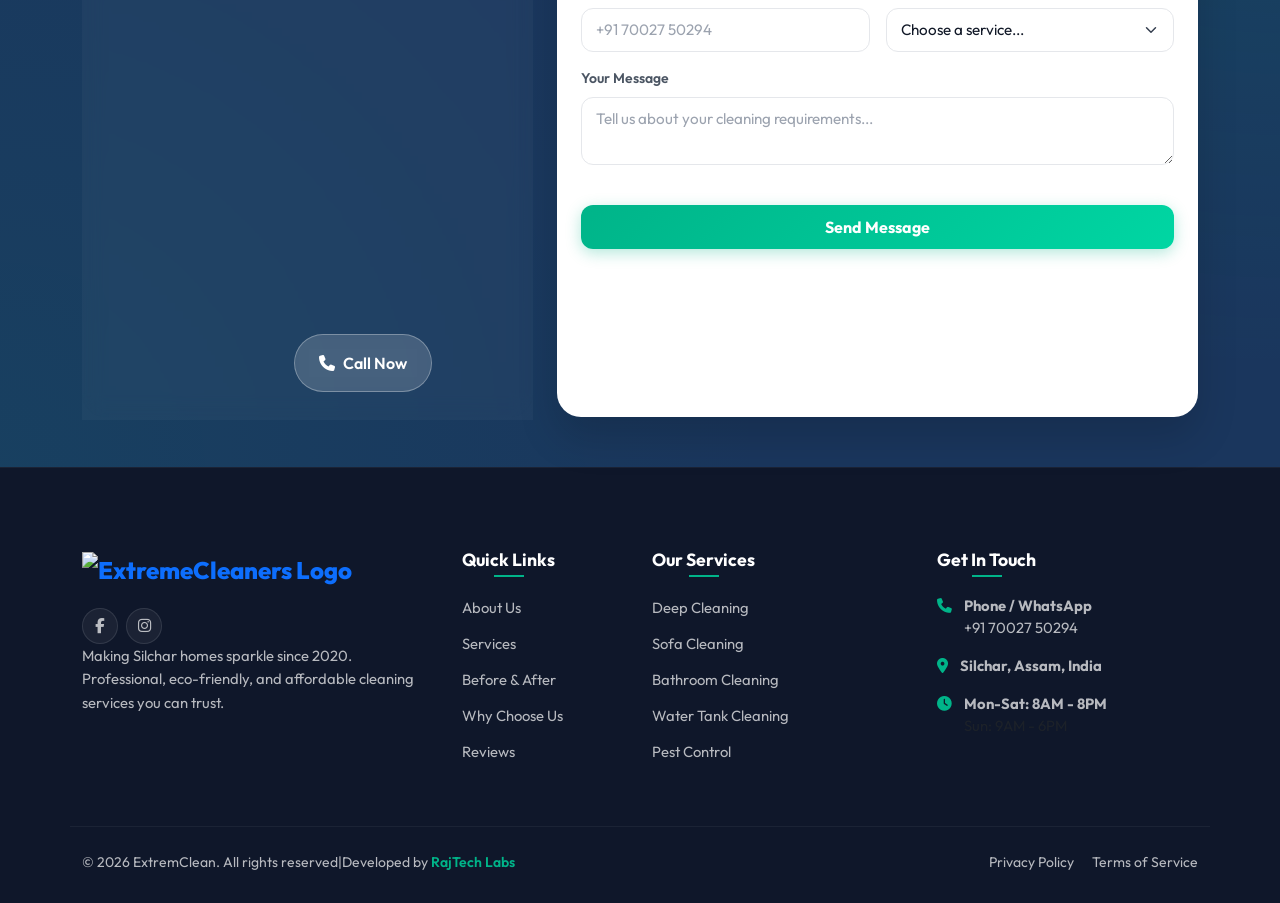
==== commit 55947958: "update service" ====
--- a/index.html
+++ b/index.html
@@ -4,14 +4,14 @@
 <head>
   <meta charset="UTF-8">
   <meta name="viewport" content="width=device-width, initial-scale=1.0">
-  <title>ExtremeCleners Professional Cleaning Services in Silchar</title>
+  <title>ExtremeCleaners Professional Cleaning Services in Silchar</title>
   <link rel="icon" type="image/png" href="images/log.png">
   <link rel="apple-touch-icon" href="images/log.png">
   <meta name="description"
     content="Get premium, professional, and eco-friendly home & office cleaning services in Silchar starting at just ₹499. Book on WhatsApp today!">
   <meta name="keywords" content="cleaning services Silchar, professional cleaning Assam, deep cleaning, bathroom cleaning, sofa cleaning, water tank cleaning, pest control">
-  <meta name="author" content="ExtremeCleners">
-  <meta property="og:title" content="ExtremeCleners - Professional Cleaning Services in Silchar">
+  <meta name="author" content="ExtremeCleaners">
+  <meta property="og:title" content="ExtremeCleaners - Professional Cleaning Services in Silchar">
   <meta property="og:description" content="Premium cleaning services in Silchar - deep cleaning, sofa care, bathroom sanitization, water tank cleaning & pest control. 4.8★ rated. 500+ satisfied customers.">
   <meta property="og:image" content="images/kitchenafter.png">
   <meta property="og:type" content="business.business">
@@ -24,7 +24,7 @@
     "@context": "https://schema.org",
     "@type": "LocalBusiness",
     "@id": "https://www.extremecleaners.in/",
-    "name": "ExtremeCleners",
+    "name": "ExtremeCleaners",
     "image": "images/logo.jpg",
     "description": "Professional cleaning services in Silchar providing deep cleaning, sofa care, bathroom sanitization, water tank cleaning and pest control services.",
     "url": "https://www.extremecleaners.in/",
@@ -80,7 +80,7 @@
     "name": "Professional Cleaning Services",
     "provider": {
       "@type": "LocalBusiness",
-      "name": "ExtremeCleners"
+      "name": "ExtremeCleaners"
     },
     "areaServed": "Silchar, Assam, India",
     "hasOfferCatalog": {
@@ -142,7 +142,7 @@
   <nav class="navbar navbar-expand-lg navbar-custom">
     <div class="container">
       <a class="navbar-brand" href="#home">
-        <img id="site-logo" src="images/logo2.png" alt="ExtremeCleners Logo" class="logo-img">
+        <img id="site-logo" src="images/logo2.png" alt="ExtremeCleaners Logo" class="logo-img">
       </a>
       <button class="navbar-toggler" type="button" data-bs-toggle="collapse" data-bs-target="#navbarNav"
         aria-controls="navbarNav" aria-expanded="false" aria-label="Toggle navigation">
@@ -158,8 +158,22 @@
           <li class="nav-item">
             <a class="nav-link" href="#about">About</a>
           </li>
-          <li class="nav-item">
-            <a class="nav-link" href="#services">Services</a>
+          <li class="nav-item services-dropdown">
+            <a class="nav-link services-dropdown-toggle" href="#services" aria-haspopup="true">
+              Services <i class="fa-solid fa-chevron-down" aria-hidden="true"></i>
+            </a>
+            <ul class="services-dropdown-menu" aria-label="Cleaning services">
+              <li><a href="#deep-home-cleaning">Full Deep Home Cleaning</a></li>
+              <li><a href="#sofa-cleaning">Sofa Deep Cleaning</a></li>
+              <li><a href="#bathroom-cleaning">Bathroom Deep Cleaning</a></li>
+              <li><a href="#water-tank-cleaning">Water Tank Deep Cleaning</a></li>
+              <li><a href="#pest-control">Pest Control Service</a></li>
+              <li><a href="#carpet-cleaning">Carpet Deep Cleaning</a></li>
+              <li><a href="#kitchen-cleaning">Kitchen Deep Cleaning</a></li>
+              <li><a href="#window-cleaning">Window &amp; Glass Deep Cleaning</a></li>
+              <li><a href="#office-cleaning">Office Deep Cleaning</a></li>
+              <li><a href="#ac-repair-services">AC Repair &amp; Services</a></li>
+            </ul>
           </li>
           <li class="nav-item">
             <a class="nav-link" href="#results">Results</a>
@@ -177,7 +191,7 @@
             <a class="nav-link" href="#contact">Contact</a>
           </li>
           <li class="nav-item ms-lg-3 mt-3 mt-lg-0">
-            <a href="https://wa.me/917002750294?text=Hi%20ExtremeCleners!%20I%20want%20to%20book%20a%20cleaning%20service."
+            <a href="https://wa.me/917002750294?text=Hi%20ExtremeCleaners!%20I%20want%20to%20book%20a%20cleaning%20service."
               target="_blank" class="btn-whatsapp" aria-label="WhatsApp">
               <i class="fa-brands fa-whatsapp"></i>
               <span class="btn-whatsapp-text">WhatsApp Us</span>
@@ -206,7 +220,7 @@
             Trained professionals. Eco-friendly products. Guaranteed results.
           </p>
           <div class="d-flex flex-wrap gap-3">
-            <a href="https://wa.me/917002750294?text=Hi%20ExtremClean!%20I%20want%20to%20book%20a%20cleaning%20service."
+            <a href="https://wa.me/917002750294?text=Hi%20ExtremCleaners!%20I%20want%20to%20book%20a%20cleaning%20service."
               target="_blank" class="btn-whatsapp py-3 px-4 fs-5">
               <i class="fa-brands fa-whatsapp fs-4"></i> Book on WhatsApp
             </a>
@@ -244,7 +258,7 @@
         <!-- Left Column: About Image Collage -->
         <div class="col-lg-6 animate-on-scroll">
           <div class="about-img-wrapper">
-            <img src="images/about_team.png" alt="ExtremeCleners Professional Cleaning Team"
+            <img src="images/aboutt.png" alt="ExtremeCleaners Professional Cleaning Team"
               class="img-fluid rounded-4 shadow-lg">
             <div class="experience-badge animate-float">
               <span class="exp-years">6+</span>
@@ -255,12 +269,12 @@
 
         <!-- Right Column: Narrative & Values -->
         <div class="col-lg-6 animate-on-scroll">
-          <span class="section-title-tag">About ExtremeCleners</span>
+          <span class="section-title-tag">About ExtremeCleaners</span>
           <h2 class="section-title">The First Professional Cleaning Startup in Barak Valley</h2>
 
           <div class="about-content-wrapper">
             <p class="about-lead">
-              ExtremeCleners was founded in May 2020 during one of the most challenging periods in modern history—the
+              ExtremeCleaners was founded in May 2020 during one of the most challenging periods in modern history—the
               COVID-19 pandemic. What began as a vision to provide professional, reliable, and hygienic cleaning
               services has grown into a trusted cleaning company serving homes, businesses, and commercial
               establishments across the Barak Valley.
@@ -279,7 +293,7 @@
                 attention to detail, professionalism, and a commitment to excellence.
               </p>
               <p class="about-text text-secondary">
-                At ExtremeCleners, we believe that a clean environment is essential for health, productivity, and
+                At ExtremeCleaners, we believe that a clean environment is essential for health, productivity, and
                 peace of mind. Whether it is a home, office, retail store, hospital, hotel, or industrial facility, our
                 team works tirelessly to ensure the highest standards of cleanliness.
               </p>
@@ -319,7 +333,7 @@
           </div>
 
           <div class="d-flex align-items-center gap-3 hero-cta-group">
-            <a href="https://wa.me/917002750294?text=Hi%20ExtremeCleners!%20I%20want%20to%20know%20more%20about%20your%20services."
+            <a href="https://wa.me/917002750294?text=Hi%20ExtremeCleaners!%20I%20want%20to%20know%20more%20about%20your%20services."
               target="_blank" class="btn-whatsapp py-3 px-4 fs-6">
               <i class="fa-brands fa-whatsapp fs-5"></i> Chat With Us
             </a>
@@ -344,19 +358,19 @@
         </p>
       </div>
 
-      <div class="row g-4 justify-content-center">
+      <div class="row g-4 justify-content-center" id="services-grid">
         <!-- Service 1 -->
-        <div class="col-lg-4 col-md-6 animate-on-scroll">
+        <div class="col-lg-4 col-md-6 animate-on-scroll" id="deep-home-cleaning">
           <div class="service-card">
             <div class="service-img-wrapper">
-              <img src="https://images.unsplash.com/photo-1584622650111-993a426fbf0a?auto=format&fit=crop&w=800&q=80"
+              <img src="images/HomeDeep.png"
                 alt="Deep Cleaning" class="service-img">
               <div class="service-icon-badge">
                 <i class="fa-solid fa-sparkles"></i>
               </div>
             </div>
             <div class="service-body">
-              <h3 class="service-title">Deep Cleaning</h3>
+              <h3 class="service-title">Full Deep Home Cleaning</h3>
               <p class="service-desc-text">
                 Complete top-to-bottom cleaning of your home or office. Floors, walls, ceilings, furniture — every
                 corner gets spotless attention.
@@ -371,16 +385,16 @@
         </div>
 
         <!-- Service 2 -->
-        <div class="col-lg-4 col-md-6 animate-on-scroll">
+        <div class="col-lg-4 col-md-6 animate-on-scroll" id="sofa-cleaning">
           <div class="service-card">
             <div class="service-img-wrapper">
-              <img src="images/sofaclean.png" alt="Sofa Cleaning" class="service-img">
+              <img src="images/sofaDeep.png" alt="Sofa Cleaning" class="service-img">
               <div class="service-icon-badge">
                 <i class="fa-solid fa-couch"></i>
               </div>
             </div>
             <div class="service-body">
-              <h3 class="service-title">Sofa Cleaning</h3>
+              <h3 class="service-title">Sofa Deep Cleaning</h3>
               <p class="service-desc-text">
                 Restore your sofa to like-new condition. We remove stains, dust, allergens and odors using safe
                 foam-based cleaning techniques.
@@ -395,22 +409,22 @@
         </div>
 
         <!-- Service 3 -->
-        <div class="col-lg-4 col-md-6 animate-on-scroll">
+        <div class="col-lg-4 col-md-6 animate-on-scroll" id="bathroom-cleaning">
           <div class="service-card">
             <div class="service-img-wrapper">
-              <img src="images/bathroom.png" alt="Bathroom Cleaning" class="service-img">
+              <img src="images/BathroomCl.png" alt="Bathroom Cleaning" class="service-img">
               <div class="service-icon-badge">
                 <i class="fa-solid fa-shower"></i>
               </div>
             </div>
             <div class="service-body">
-              <h3 class="service-title">Bathroom Cleaning</h3>
+              <h3 class="service-title">Bathroom Deep Cleaning</h3>
               <p class="service-desc-text">
                 Deep sanitization of toilets, tiles, basins, and fixtures. We eliminate germs, mold, and limescale for a
                 hygienic bathroom.
               </p>
               <div class="service-pricing">Starting ₹499</div>
-              <a href="https://wa.me/917002750294?text=Hi%20ExtremClean!%20I%20want%20to%20book%20Bathroom%20Cleaning."
+              <a href="https://wa.me/917002750294?text=Hi%20ExtremCleaners!%20I%20want%20to%20book%20Bathroom%20Cleaning."
                 target="_blank" class="btn-whatsapp">
                 <i class="fa-brands fa-whatsapp"></i> Book on WhatsApp
               </a>
@@ -419,22 +433,22 @@
         </div>
 
         <!-- Service 4 -->
-        <div class="col-lg-4 col-md-6 animate-on-scroll">
+        <div class="col-lg-4 col-md-6 animate-on-scroll" id="water-tank-cleaning">
           <div class="service-card">
             <div class="service-img-wrapper">
-              <img src="images/watertank.png" alt="Water Tank Cleaning" class="service-img">
+              <img src="images/waterTank.png" alt="Water Tank Cleaning" class="service-img">
               <div class="service-icon-badge">
                 <i class="fa-solid fa-faucet-drip"></i>
               </div>
             </div>
             <div class="service-body">
-              <h3 class="service-title">Water Tank Cleaning</h3>
+              <h3 class="service-title">Water Tank Deep Cleaning</h3>
               <p class="service-desc-text">
                 Safe and thorough cleaning of overhead and underground water tanks. Removes sediment, algae, and
                 bacteria for pure water.
               </p>
               <div class="service-pricing">Starting ₹999</div>
-              <a href="https://wa.me/917002750294?text=Hi%20ExtremClean!%20I%20want%20to%20book%20Water%20Tank%20Cleaning."
+              <a href="https://wa.me/917002750294?text=Hi%20ExtremCleaners!%20I%20want%20to%20book%20Water%20Tank%20Cleaning."
                 target="_blank" class="btn-whatsapp">
                 <i class="fa-brands fa-whatsapp"></i> Book on WhatsApp
               </a>
@@ -443,22 +457,22 @@
         </div>
 
         <!-- Service 5 -->
-        <div class="col-lg-4 col-md-6 animate-on-scroll">
+        <div class="col-lg-4 col-md-6 animate-on-scroll" id="pest-control">
           <div class="service-card">
             <div class="service-img-wrapper">
-              <img src="images/pest.png" alt="Pest Control" class="service-img">
+              <img src="images/petscontral.png" alt="Pest Control" class="service-img">
               <div class="service-icon-badge">
                 <i class="fa-solid fa-bug-slash"></i>
               </div>
             </div>
             <div class="service-body">
-              <h3 class="service-title">Pest Control</h3>
+              <h3 class="service-title">Pest Control Service</h3>
               <p class="service-desc-text">
                 Effective treatment for cockroaches, ants, termites, mosquitoes and more. Safe for children and pets.
                 Long-lasting protection.
               </p>
               <div class="service-pricing">Starting ₹1,199</div>
-              <a href="https://wa.me/917002750294?text=Hi%20ExtremClean!%20I%20want%20to%20book%20Pest%20Control."
+              <a href="https://wa.me/917002750294?text=Hi%20ExtremCleaners!%20I%20want%20to%20book%20Pest%20Control."
                 target="_blank" class="btn-whatsapp">
                 <i class="fa-brands fa-whatsapp"></i> Book on WhatsApp
               </a>
@@ -467,7 +481,7 @@
         </div>
 
         <!-- Service 6: Carpet Cleaning -->
-        <div class="col-lg-4 col-md-6 animate-on-scroll">
+        <div class="col-lg-4 col-md-6 animate-on-scroll" id="carpet-cleaning">
           <div class="service-card">
             <div class="service-img-wrapper">
               <img src="images/carpet.png" alt="Carpet Cleaning" class="service-img">
@@ -476,13 +490,13 @@
               </div>
             </div>
             <div class="service-body">
-              <h3 class="service-title">Carpet Cleaning</h3>
+              <h3 class="service-title">Carpet Deep Cleaning</h3>
               <p class="service-desc-text">
                 Deep vacuuming and shampooing to remove dirt, stains, and allergens embedded deep in your carpets,
                 reviving their color and soft feel.
               </p>
               <div class="service-pricing">Starting ₹599</div>
-              <a href="https://wa.me/917002750294?text=Hi%20ExtremClean!%20I%20want%20to%20book%20Carpet%20Cleaning."
+              <a href="https://wa.me/917002750294?text=Hi%20ExtremCleaners!%20I%20want%20to%20book%20Carpet%20Cleaning."
                 target="_blank" class="btn-whatsapp">
                 <i class="fa-brands fa-whatsapp"></i> Book on WhatsApp
               </a>
@@ -491,22 +505,22 @@
         </div>
 
         <!-- Service 7: Kitchen Cleaning -->
-        <div class="col-lg-4 col-md-6 animate-on-scroll">
+        <div class="col-lg-4 col-md-6 animate-on-scroll service-extra" id="kitchen-cleaning">
           <div class="service-card">
             <div class="service-img-wrapper">
-              <img src="images/kitchen.png" alt="Kitchen Cleaning" class="service-img">
+              <img src="images/kitchenc.png" alt="Kitchen Cleaning" class="service-img">
               <div class="service-icon-badge">
                 <i class="fa-solid fa-kitchen-set"></i>
               </div>
             </div>
             <div class="service-body">
-              <h3 class="service-title">Kitchen Cleaning</h3>
+              <h3 class="service-title">Kitchen Deep Cleaning</h3>
               <p class="service-desc-text">
                 Thorough cleaning of countertops, chimneys, stoves, cabinets, and appliances. We remove stubborn grease
                 stains and sanitize food prep areas.
               </p>
               <div class="service-pricing">Starting ₹1,299</div>
-              <a href="https://wa.me/917002750294?text=Hi%20ExtremClean!%20I%20want%20to%20book%20Kitchen%20Cleaning."
+              <a href="https://wa.me/917002750294?text=Hi%20ExtremCleaners!%20I%20want%20to%20book%20Kitchen%20Cleaning."
                 target="_blank" class="btn-whatsapp">
                 <i class="fa-brands fa-whatsapp"></i> Book on WhatsApp
               </a>
@@ -515,22 +529,22 @@
         </div>
 
         <!-- Service 8: Window & Glass Cleaning -->
-        <div class="col-lg-4 col-md-6 animate-on-scroll">
+        <div class="col-lg-4 col-md-6 animate-on-scroll service-extra" id="window-cleaning">
           <div class="service-card">
             <div class="service-img-wrapper">
-              <img src="images/glassc.png" alt="Window & Glass Cleaning" class="service-img">
+              <img src="images/glass.png" alt="Window & Glass Cleaning" class="service-img">
               <div class="service-icon-badge">
                 <i class="fa-solid fa-border-all"></i>
               </div>
             </div>
             <div class="service-body">
-              <h3 class="service-title">Window & Glass Cleaning</h3>
+              <h3 class="service-title">Window & Glass Deep Cleaning</h3>
               <p class="service-desc-text">
                 Streak-free cleaning of all windows, glass panels, mirrors, and frames. We restore clarity and let
                 natural light flood your spaces.
               </p>
               <div class="service-pricing">Starting ₹399</div>
-              <a href="https://wa.me/917002750294?text=Hi%20ExtremClean!%20I%20want%20to%20book%20Window%20and%20Glass%20Cleaning."
+              <a href="https://wa.me/917002750294?text=Hi%20ExtremCleaners!%20I%20want%20to%20book%20Window%20and%20Glass%20Cleaning."
                 target="_blank" class="btn-whatsapp">
                 <i class="fa-brands fa-whatsapp"></i> Book on WhatsApp
               </a>
@@ -538,8 +552,54 @@
           </div>
         </div>
 
-        <!-- Service 9: Coming Soon -->
-        <div class="col-lg-4 col-md-6 animate-on-scroll">
+        <!-- Service 9: Office Deep Cleaning -->
+        <div class="col-lg-4 col-md-6 animate-on-scroll service-extra" id="office-cleaning">
+          <div class="service-card">
+            <div class="service-img-wrapper">
+              <img src="images/office_service.png" alt="Office Deep Cleaning" class="service-img">
+              <div class="service-icon-badge">
+                <i class="fa-solid fa-building"></i>
+              </div>
+            </div>
+            <div class="service-body">
+              <h3 class="service-title">Office Deep Cleaning</h3>
+              <p class="service-desc-text">
+                Complete workplace cleaning for desks, floors, cabins, common areas, and washrooms to create a fresh,
+                hygienic, and productive office environment.
+              </p>
+              <a href="https://wa.me/917002750294?text=Hi%20ExtremCleaners!%20I%20want%20to%20book%20Office%20Deep%20Cleaning."
+                target="_blank" class="btn-whatsapp">
+                <i class="fa-brands fa-whatsapp"></i> Book on WhatsApp
+              </a>
+            </div>
+          </div>
+        </div>
+
+        <!-- Service 10: AC Repair & Services -->
+        <div class="col-lg-4 col-md-6 animate-on-scroll service-extra" id="ac-repair-services">
+          <div class="service-card">
+            <div class="service-img-wrapper">
+              <img src="images/AC_service.png" alt="AC Repair and Services" class="service-img">
+              <div class="service-icon-badge">
+                <i class="fa-solid fa-snowflake"></i>
+              </div>
+            </div>
+            <div class="service-body">
+              <h3 class="service-title">AC Repair &amp; Services</h3>
+              <p class="service-desc-text">
+                Professional AC inspection, cleaning, servicing, and repair to improve cooling performance, air
+                quality, and energy efficiency.
+              </p>
+              <a href="https://wa.me/917002750294?text=Hi%20ExtremCleaners!%20I%20want%20to%20book%20AC%20Repair%20and%20Services."
+                target="_blank" class="btn-whatsapp">
+                <i class="fa-brands fa-whatsapp"></i> Book on WhatsApp
+              </a>
+            </div>
+          </div>
+        </div>
+
+        <!-- Service 11: Coming Soon -->
+        <div class="col-lg-4 col-md-6 animate-on-scroll service-extra">
           <div class="service-card service-card-coming-soon">
             <div class="coming-soon-visual">
               <div class="coming-soon-icon-wrapper">
@@ -556,13 +616,18 @@
                 tuned for exciting updates.
               </p>
               <div class="coming-soon-tag">Coming Soon</div>
-              <a href="https://wa.me/917002750294?text=Hi%20ExtremeCleners!%20I%20want%20to%20know%20about%20your%20upcoming%20services."
+              <a href="https://wa.me/917002750294?text=Hi%20ExtremeCleaners!%20I%20want%20to%20know%20about%20your%20upcoming%20services."
                 target="_blank" class="btn-whatsapp">
                 <i class="fa-brands fa-whatsapp"></i> Stay Updated
               </a>
             </div>
           </div>
         </div>
+      </div>
+      <div class="text-center mt-5">
+        <button type="button" class="services-see-more-btn" id="services-see-more-btn" aria-controls="services-grid" aria-expanded="false">
+          See More Services <i class="fa-solid fa-chevron-down" aria-hidden="true"></i>
+        </button>
       </div>
     </div>
   </section>
@@ -841,7 +906,7 @@
         <span class="section-title-tag">Customer Reviews</span>
         <h2 class="section-title">What Customers Say</h2>
         <p class="section-desc">
-          Real reviews from real Silchar residents who trusted ExtremeCleners.
+          Real reviews from real Silchar residents who trusted ExtremeCleaners.
         </p>
       </div>
 
@@ -960,7 +1025,7 @@
                 </div>
                 <p class="review-text">
                   "Thank you for the services. It was done to great detail. Professionalism to the core. Very satisfied.
-                  I did not know Silchar had this. Our water tank has now been restored. Thank you ExtremeCleners."
+                  I did not know Silchar had this. Our water tank has now been restored. Thank you ExtremeCleaners."
                 </p>
                 <div class="review-user">
                   <div class="review-avatar-initials avatar-bg-indigo">SN</div>
@@ -1172,8 +1237,8 @@
               novalidate>
               <!-- Web3Forms Config -->
               <input type="hidden" name="access_key" value="20aa8263-2991-493b-b370-d7c1e1c841e4">
-              <input type="hidden" name="subject" value="New Contact Inquiry - ExtremeCleners">
-              <input type="hidden" name="from_name" value="ExtremeCleners Website">
+              <input type="hidden" name="subject" value="New Contact Inquiry - ExtremeCleaners">
+              <input type="hidden" name="from_name" value="ExtremeCleaners Website">
               <input type="hidden" name="redirect" value="false">
               <!-- Honeypot anti-spam (hidden from real users) -->
               <input type="checkbox" name="botcheck" class="d-none" style="display: none;" tabindex="-1" autocomplete="off">
@@ -1262,7 +1327,7 @@
           <div class="footer-brand-row">
             <div class="footer-logo">
               <a href="#home" class="text-decoration-none">
-                <img src="images/logo2.png" alt="ExtremeCleners Logo" class="footer-logo-img">
+                <img src="images/logo2.png" alt="ExtremeCleaners Logo" class="footer-logo-img">
               </a>
             </div>
             <div class="footer-socials d-flex gap-2">
--- a/css/style.css
+++ b/css/style.css
@@ -164,6 +164,126 @@
 .navbar-custom.scrolled .nav-link:hover,
 .navbar-custom.scrolled .nav-link.active {
   color: var(--primary-color);
+}
+
+/* Services hover menu */
+.services-dropdown {
+  position: relative;
+}
+
+.services-dropdown-toggle i {
+  margin-left: 0.25rem;
+  font-size: 0.65rem;
+  transition: transform 0.2s ease;
+}
+
+.services-dropdown-menu {
+  position: absolute;
+  top: 100%;
+  left: 50%;
+  min-width: 255px;
+  margin: 0;
+  padding: 0.5rem;
+  list-style: none;
+  background: #FFFFFF;
+  border: 1px solid rgba(0, 0, 0, 0.06);
+  border-radius: 12px;
+  box-shadow: 0 12px 30px rgba(0, 0, 0, 0.14);
+  opacity: 0;
+  visibility: hidden;
+  transform: translate(-50%, 8px);
+  transition: opacity 0.2s ease, transform 0.2s ease, visibility 0.2s ease;
+  z-index: 1100;
+}
+
+.services-dropdown:not(.dropdown-dismissed):hover .services-dropdown-menu,
+.services-dropdown:focus-within .services-dropdown-menu {
+  opacity: 1;
+  visibility: visible;
+  transform: translate(-50%, 0);
+}
+
+.services-dropdown:not(.dropdown-dismissed):hover .services-dropdown-toggle i,
+.services-dropdown:focus-within .services-dropdown-toggle i {
+  transform: rotate(180deg);
+}
+
+.services-dropdown-menu a {
+  display: block;
+  padding: 0.6rem 0.75rem;
+  color: #4B5563;
+  font-size: 0.9rem;
+  font-weight: 500;
+  text-decoration: none;
+  white-space: nowrap;
+  border-radius: 8px;
+  transition: background-color 0.2s ease, color 0.2s ease;
+}
+
+.services-dropdown-menu a:hover,
+.services-dropdown-menu a:focus {
+  color: var(--primary-color);
+  background-color: rgba(34, 197, 94, 0.1);
+  outline: none;
+}
+
+.services-dropdown-menu a:focus-visible {
+  box-shadow: 0 0 0 2px var(--primary-color);
+}
+
+@media (max-width: 991px) {
+  .services-dropdown {
+    width: 100%;
+  }
+
+  .services-dropdown-menu {
+    position: static;
+    width: 100%;
+    max-width: 100%;
+    min-width: 0;
+    margin: 0.15rem 0 0.25rem 0;
+    padding: 0 0 0 0.6rem;
+    border: 0;
+    border-left: 2px solid rgba(34, 197, 94, 0.25);
+    border-radius: 0;
+    box-shadow: none;
+    overflow: visible;
+    display: none;
+    opacity: 0;
+    visibility: hidden;
+    transform: none;
+  }
+
+  .services-dropdown:not(.mobile-dropdown-open) .services-dropdown-menu {
+    display: none;
+    opacity: 0;
+    visibility: hidden;
+    transform: none;
+  }
+
+  .services-dropdown:not(.mobile-dropdown-open) .services-dropdown-toggle i {
+    transform: none;
+  }
+
+  .services-dropdown.mobile-dropdown-open .services-dropdown-menu {
+    display: block;
+    opacity: 1;
+    visibility: visible;
+    transform: none;
+  }
+
+  .services-dropdown.mobile-dropdown-open .services-dropdown-toggle i {
+    transform: rotate(180deg);
+  }
+
+  .services-dropdown-menu a {
+    width: 100%;
+    padding: 0.4rem 0.25rem 0.4rem 0.5rem;
+    font-size: 0.86rem;
+    line-height: 1.25;
+    white-space: normal;
+    overflow-wrap: anywhere;
+  }
 }
 
 .navbar-custom .navbar-toggler {
@@ -303,6 +423,9 @@
   position: relative;
   z-index: 2;
   margin-top: 4rem;
+  display: flex;
+  flex-wrap: wrap;
+  gap: 0;
 }
 
 .ribbon-item {
@@ -577,6 +700,34 @@
   }
 }
 
+/* Collapsible services list */
+.service-extra {
+  display: none;
+}
+
+#services-grid .service-extra.service-visible {
+  display: block;
+}
+
+.services-see-more-btn {
+  padding: 0.85rem 1.5rem;
+  color: #FFFFFF;
+  background: var(--primary-color);
+  border: 0;
+  border-radius: 50px;
+  font-weight: 600;
+  box-shadow: 0 8px 20px rgba(0, 180, 137, 0.22);
+  transition: var(--transition-smooth);
+}
+
+.services-see-more-btn:hover {
+  transform: translateY(-2px);
+  box-shadow: 0 12px 25px rgba(0, 180, 137, 0.3);
+}
+
+.services-see-more-btn i {
+  margin-left: 0.4rem;
+}
 /* Service Cards */
 .service-card {
   background: #FFFFFF;
@@ -594,6 +745,26 @@
   transform: translateY(-8px);
   box-shadow: var(--box-shadow-hover);
   border-color: rgba(0, 180, 137, 0.15);
+}
+
+.service-card.service-card-highlight {
+  transform: scale(1.04);
+  border: 3px solid var(--primary-color);
+  box-shadow: 0 18px 45px rgba(0, 180, 137, 0.28);
+  animation: service-card-focus 0.55s ease-out;
+  z-index: 2;
+}
+
+@keyframes service-card-focus {
+  0% { transform: scale(1); }
+  55% { transform: scale(1.07); }
+  100% { transform: scale(1.04); }
+}
+
+@media (prefers-reduced-motion: reduce) {
+  .service-card.service-card-highlight {
+    animation: none;
+  }
 }
 
 .service-img-wrapper {
@@ -1805,9 +1976,17 @@
     margin-top: 2rem;
   }
 
+  .hero-ribbon .col-12 {
+    display: grid;
+    grid-template-columns: repeat(2, minmax(0, 1fr));
+    gap: 10px;
+  }
+
   .ribbon-item {
-    width: calc(50% - 10px);
-    margin: 5px;
+    width: 100%;
+    margin: 0;
+    justify-content: center;
+    text-align: center;
   }
 
   .section-title {
@@ -1954,7 +2133,7 @@
 
   .ribbon-item {
     width: 100%;
-    margin: 6px 0;
+    margin: 0;
   }
 
   .section-title {
@@ -2008,6 +2187,16 @@
     width: 100%;
   }
 
+  .hero-ribbon .col-12 {
+    gap: 8px;
+  }
+
+  .ribbon-item {
+    padding: 9px 8px;
+    gap: 6px;
+    font-size: 0.78rem;
+  }
+
   .section-title {
     font-size: 1.75rem;
   }
@@ -2050,6 +2239,13 @@
     text-align: center;
   }
 }
+
+ @media (max-width: 400px) {
+      .hero-badge {
+        padding: 7px 12px;
+        font-size: 0.7rem;
+    }
+ }
 
 /* Make primary WhatsApp CTAs responsive on small screens */
 @media (max-width: 768px) {
@@ -2080,6 +2276,60 @@
   }
 }
 
+/* Mobile Services dropdown: keep it in-place and expand downward */
+@media (max-width: 991px) {
+  .navbar-custom .services-dropdown {
+    position: static;
+    width: 100%;
+  }
+
+  .navbar-custom .services-dropdown .services-dropdown-toggle {
+    display: flex;
+    align-items: center;
+    justify-content: space-between;
+    width: 100%;
+    transform: none !important;
+  }
+
+  .navbar-custom .services-dropdown .services-dropdown-menu {
+    position: static !important;
+    top: auto !important;
+    left: auto !important;
+    right: auto !important;
+    display: block;
+    width: 100% !important;
+    min-width: 0 !important;
+    max-width: 100% !important;
+    max-height: 0;
+    margin: 0;
+    padding: 0 0 0 0.65rem;
+    border: 0;
+    border-left: 2px solid rgba(34, 197, 94, 0.25);
+    border-radius: 0;
+    box-shadow: none;
+    opacity: 0;
+    visibility: hidden;
+    overflow: hidden;
+    transform: none !important;
+    transition: max-height 0.25s ease, opacity 0.2s ease, visibility 0.2s ease;
+  }
+
+  .navbar-custom .services-dropdown.mobile-dropdown-open .services-dropdown-menu {
+    max-height: 520px;
+    margin-top: 0.15rem;
+    margin-bottom: 0.25rem;
+    opacity: 1;
+    visibility: visible;
+  }
+
+  .navbar-custom .services-dropdown .services-dropdown-menu a {
+    width: 100%;
+    padding: 0.42rem 0.25rem 0.42rem 0.5rem;
+    line-height: 1.25;
+    white-space: normal;
+    overflow-wrap: anywhere;
+  }
+}
 /* Footer responsive tweaks */
 @media (max-width: 991px) {
   .footer {
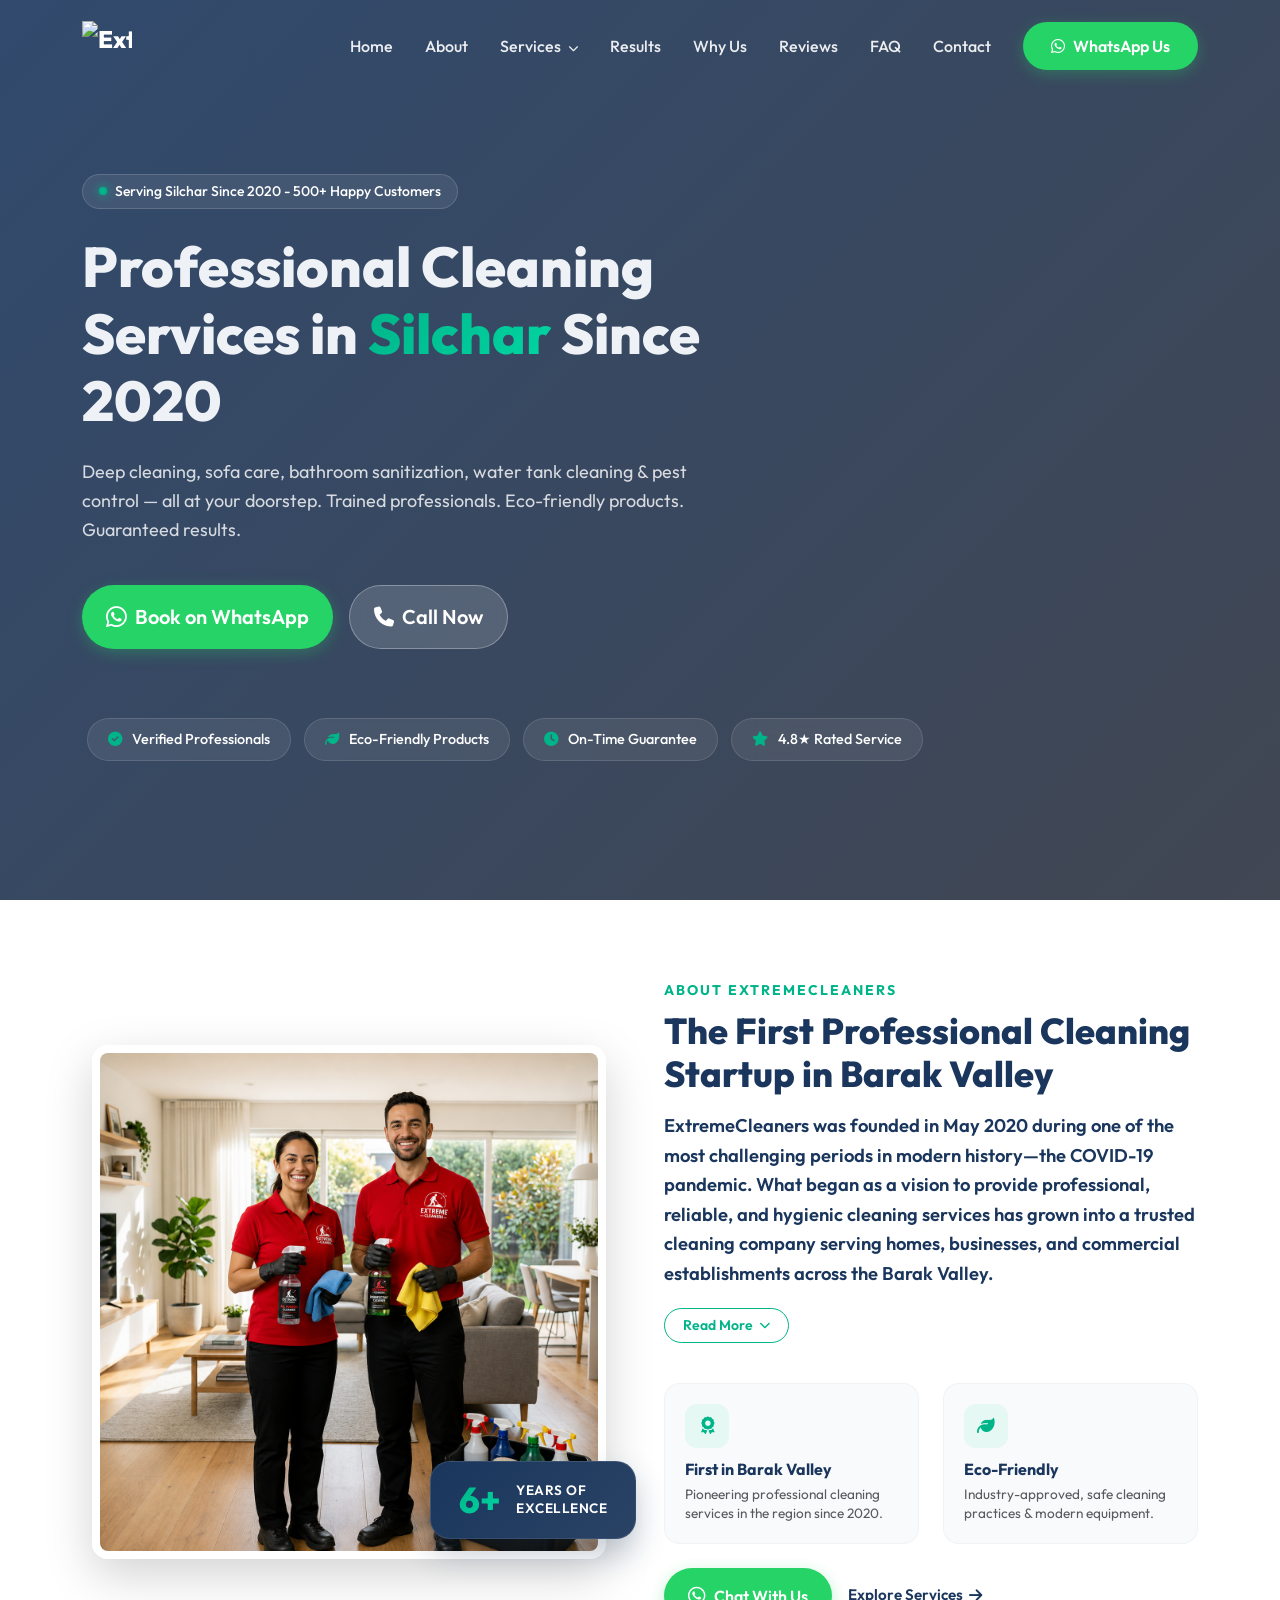
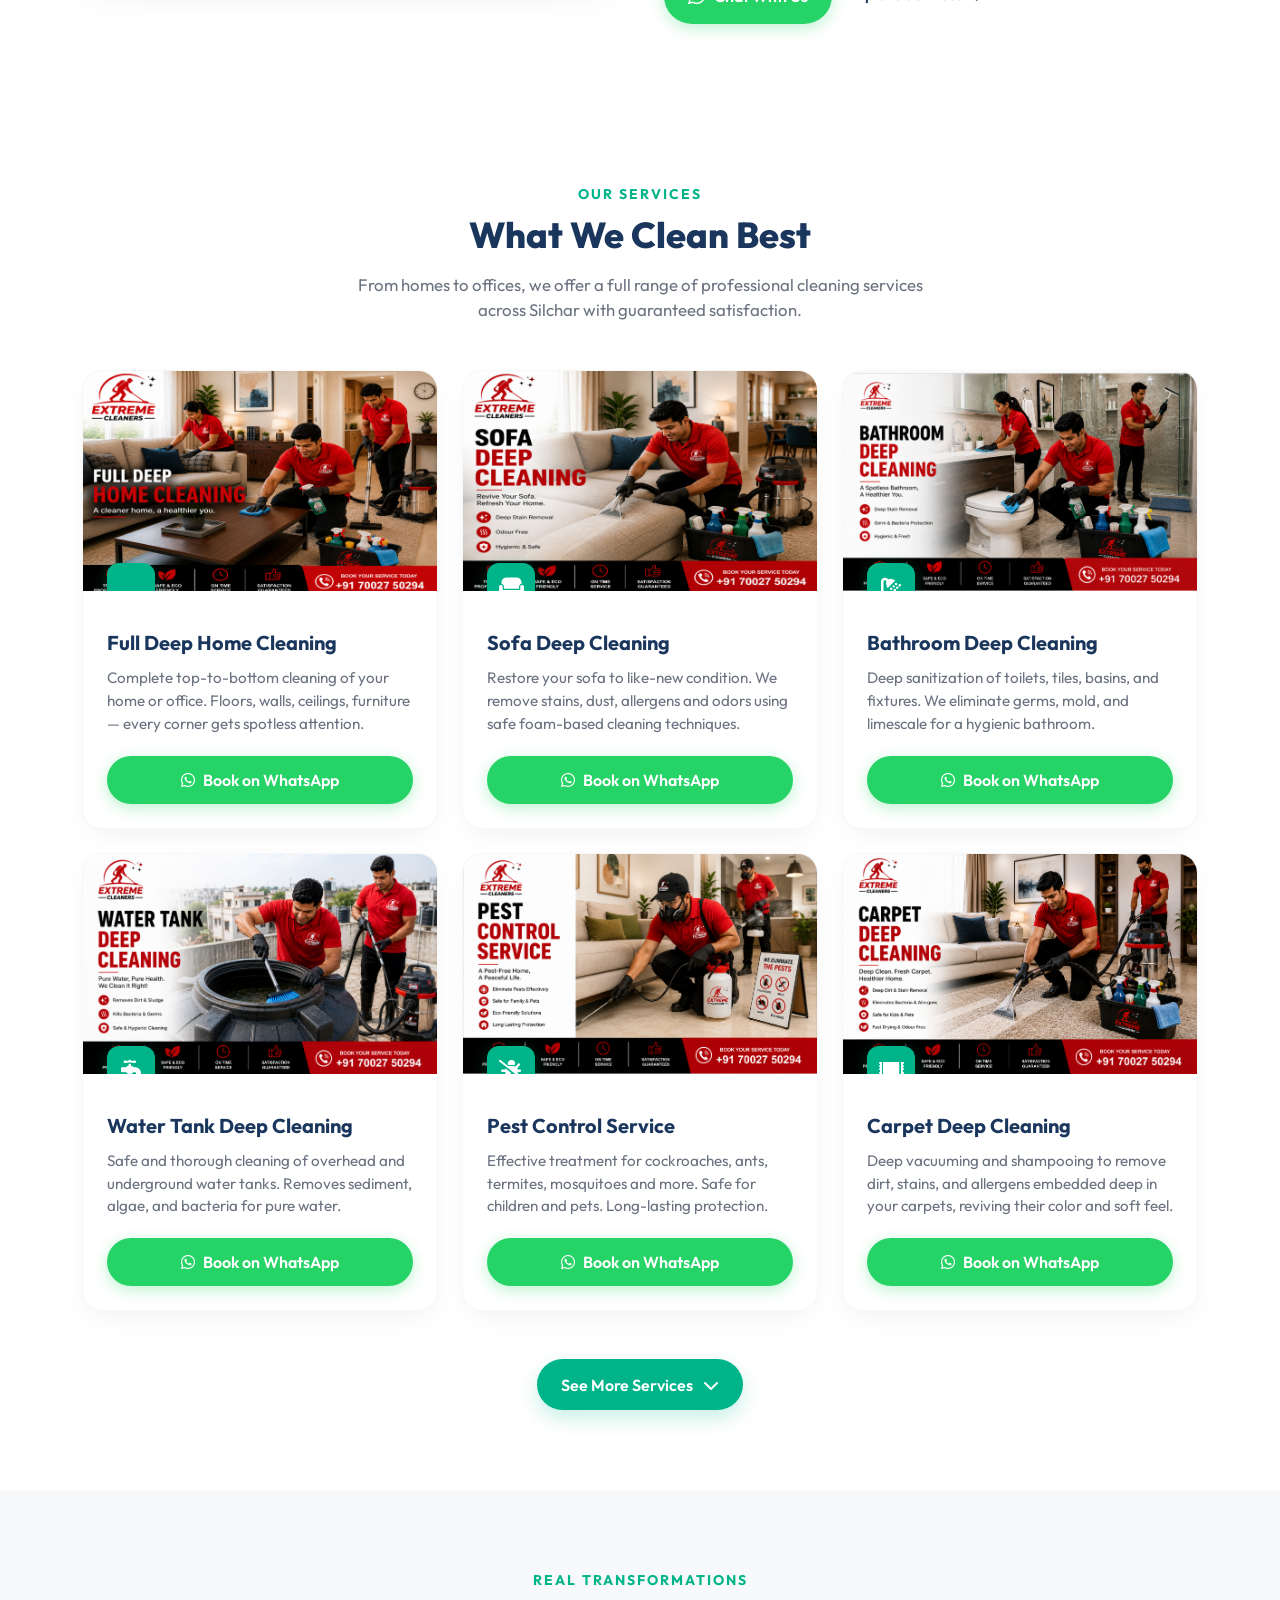
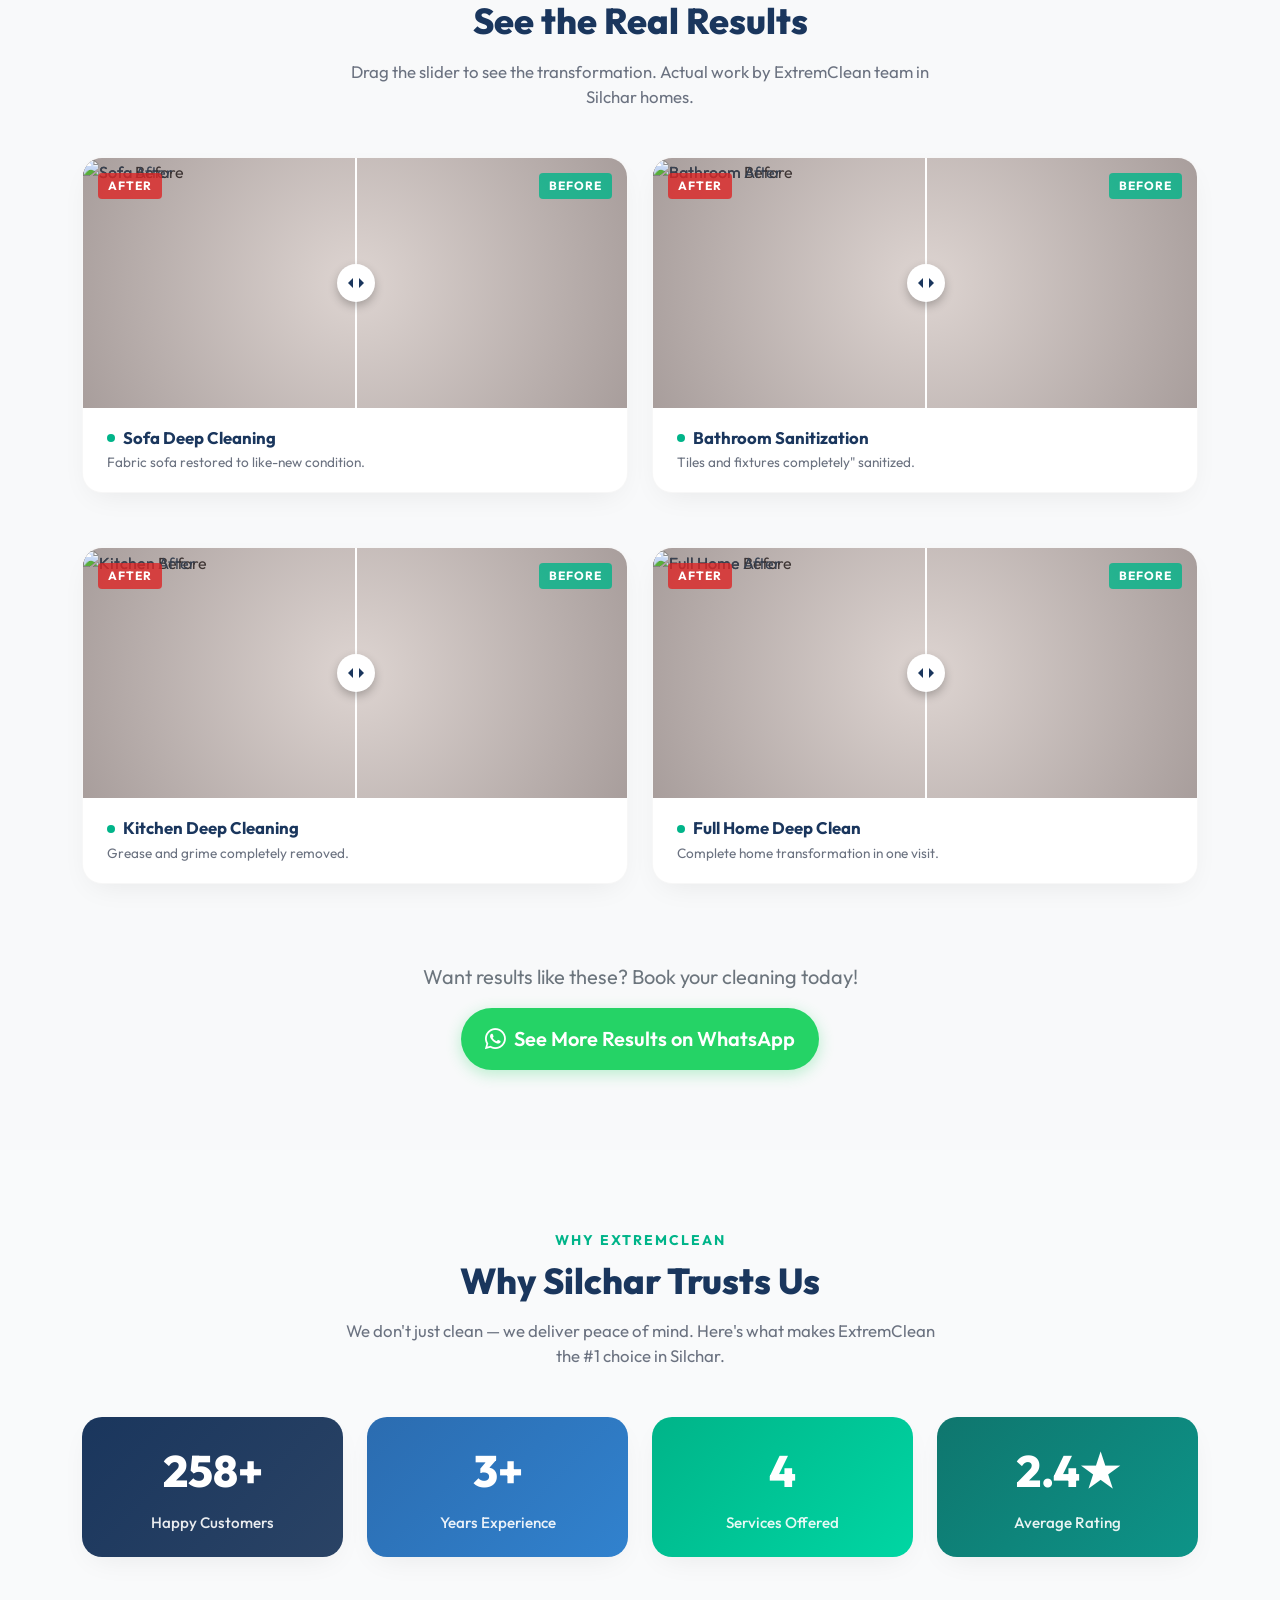
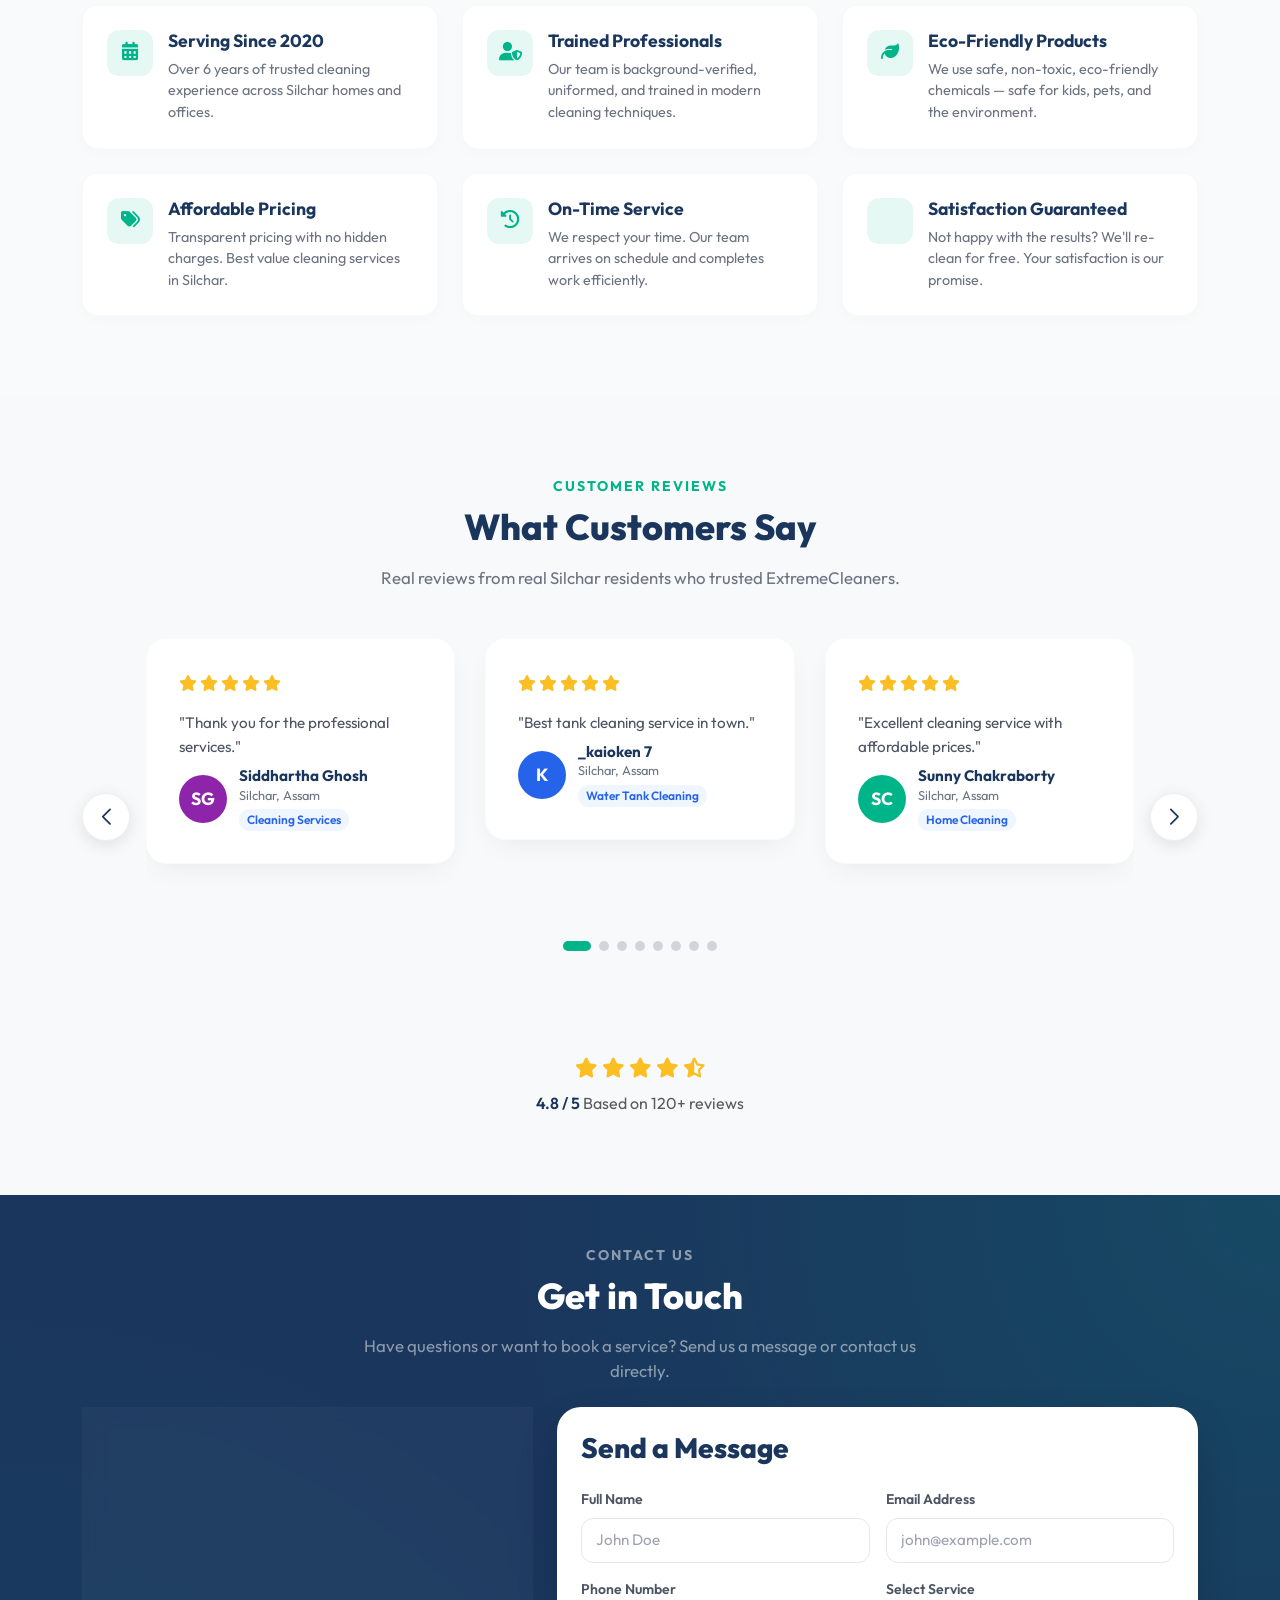
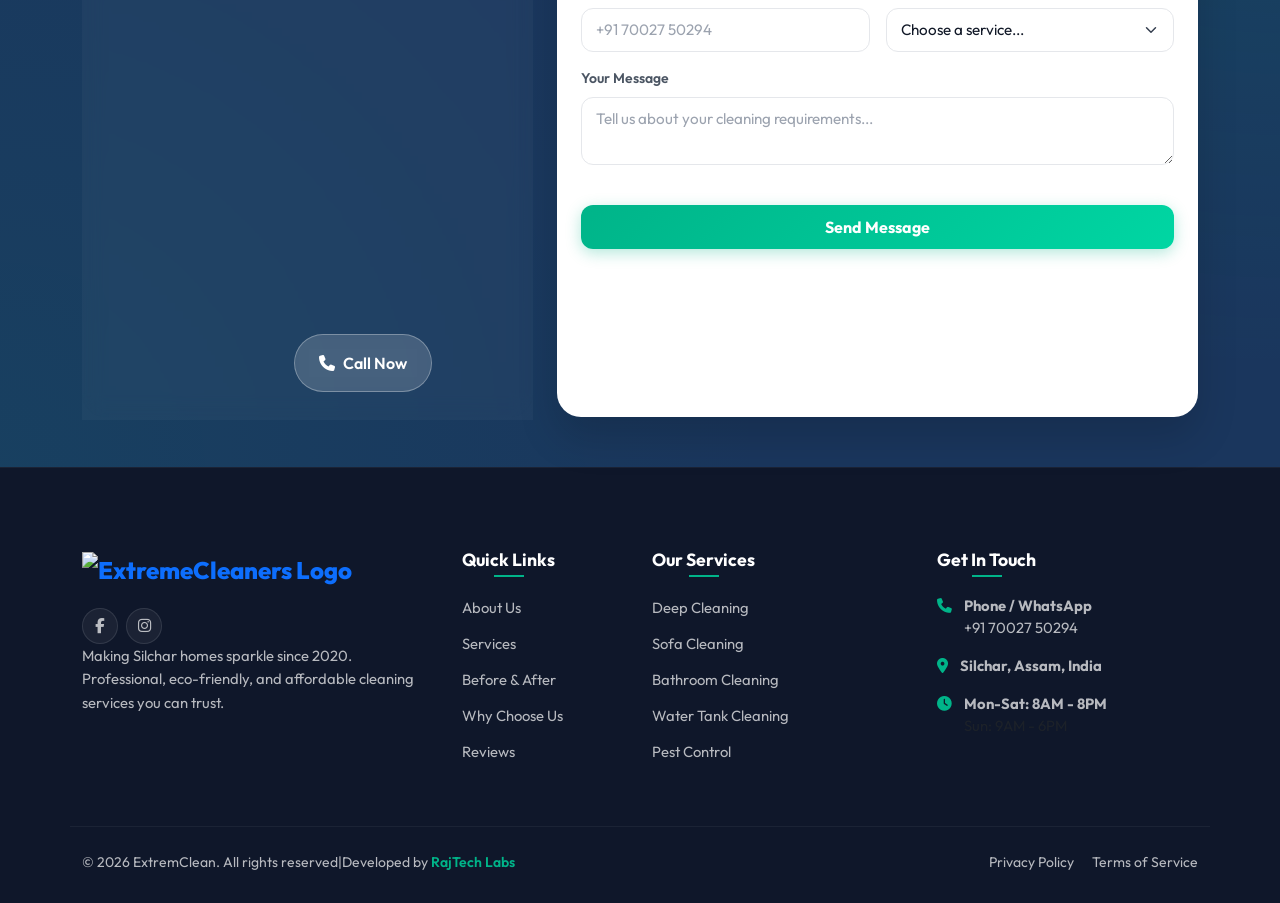
==== commit d497b3d6: "chenge picture" ====
--- a/index.html
+++ b/index.html
@@ -436,7 +436,7 @@
         <div class="col-lg-4 col-md-6 animate-on-scroll" id="water-tank-cleaning">
           <div class="service-card">
             <div class="service-img-wrapper">
-              <img src="images/waterTank.png" alt="Water Tank Cleaning" class="service-img">
+              <img src="images/waterT.png" alt="Water Tank Cleaning" class="service-img">
               <div class="service-icon-badge">
                 <i class="fa-solid fa-faucet-drip"></i>
               </div>
